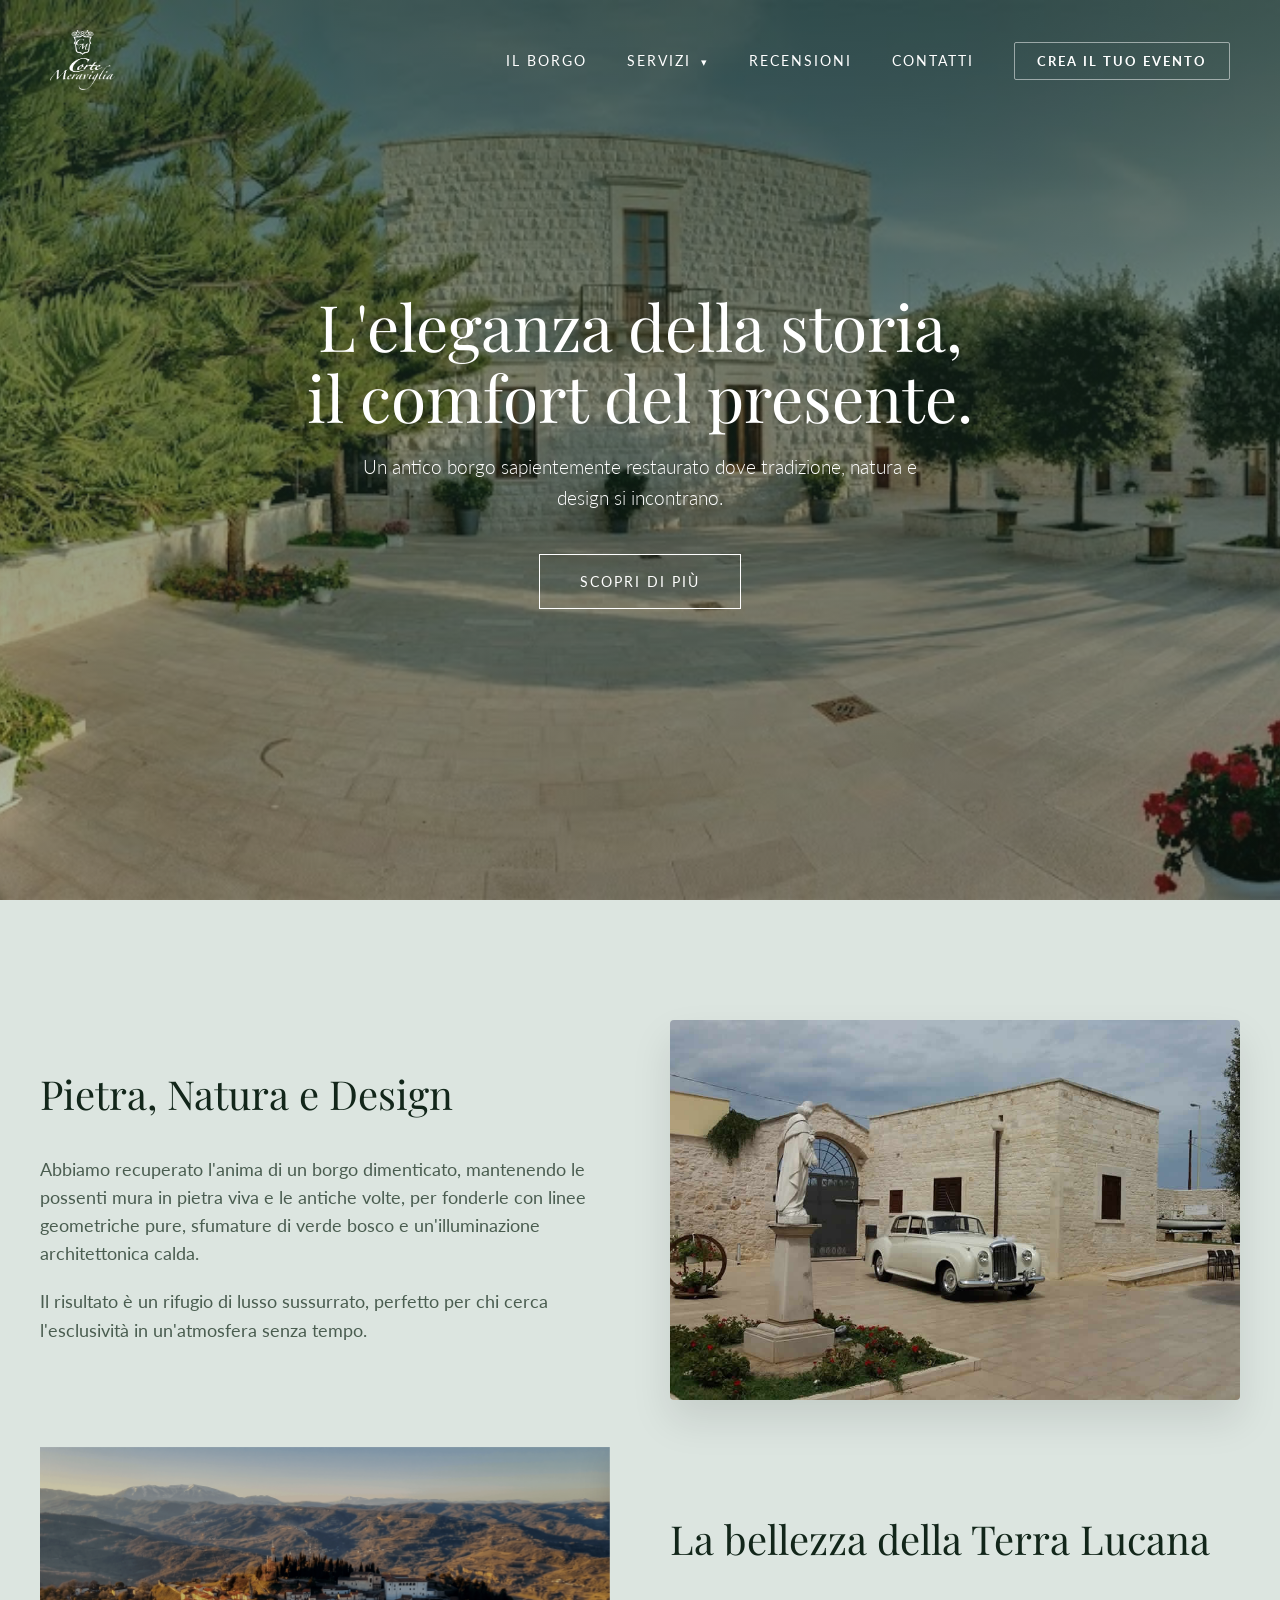
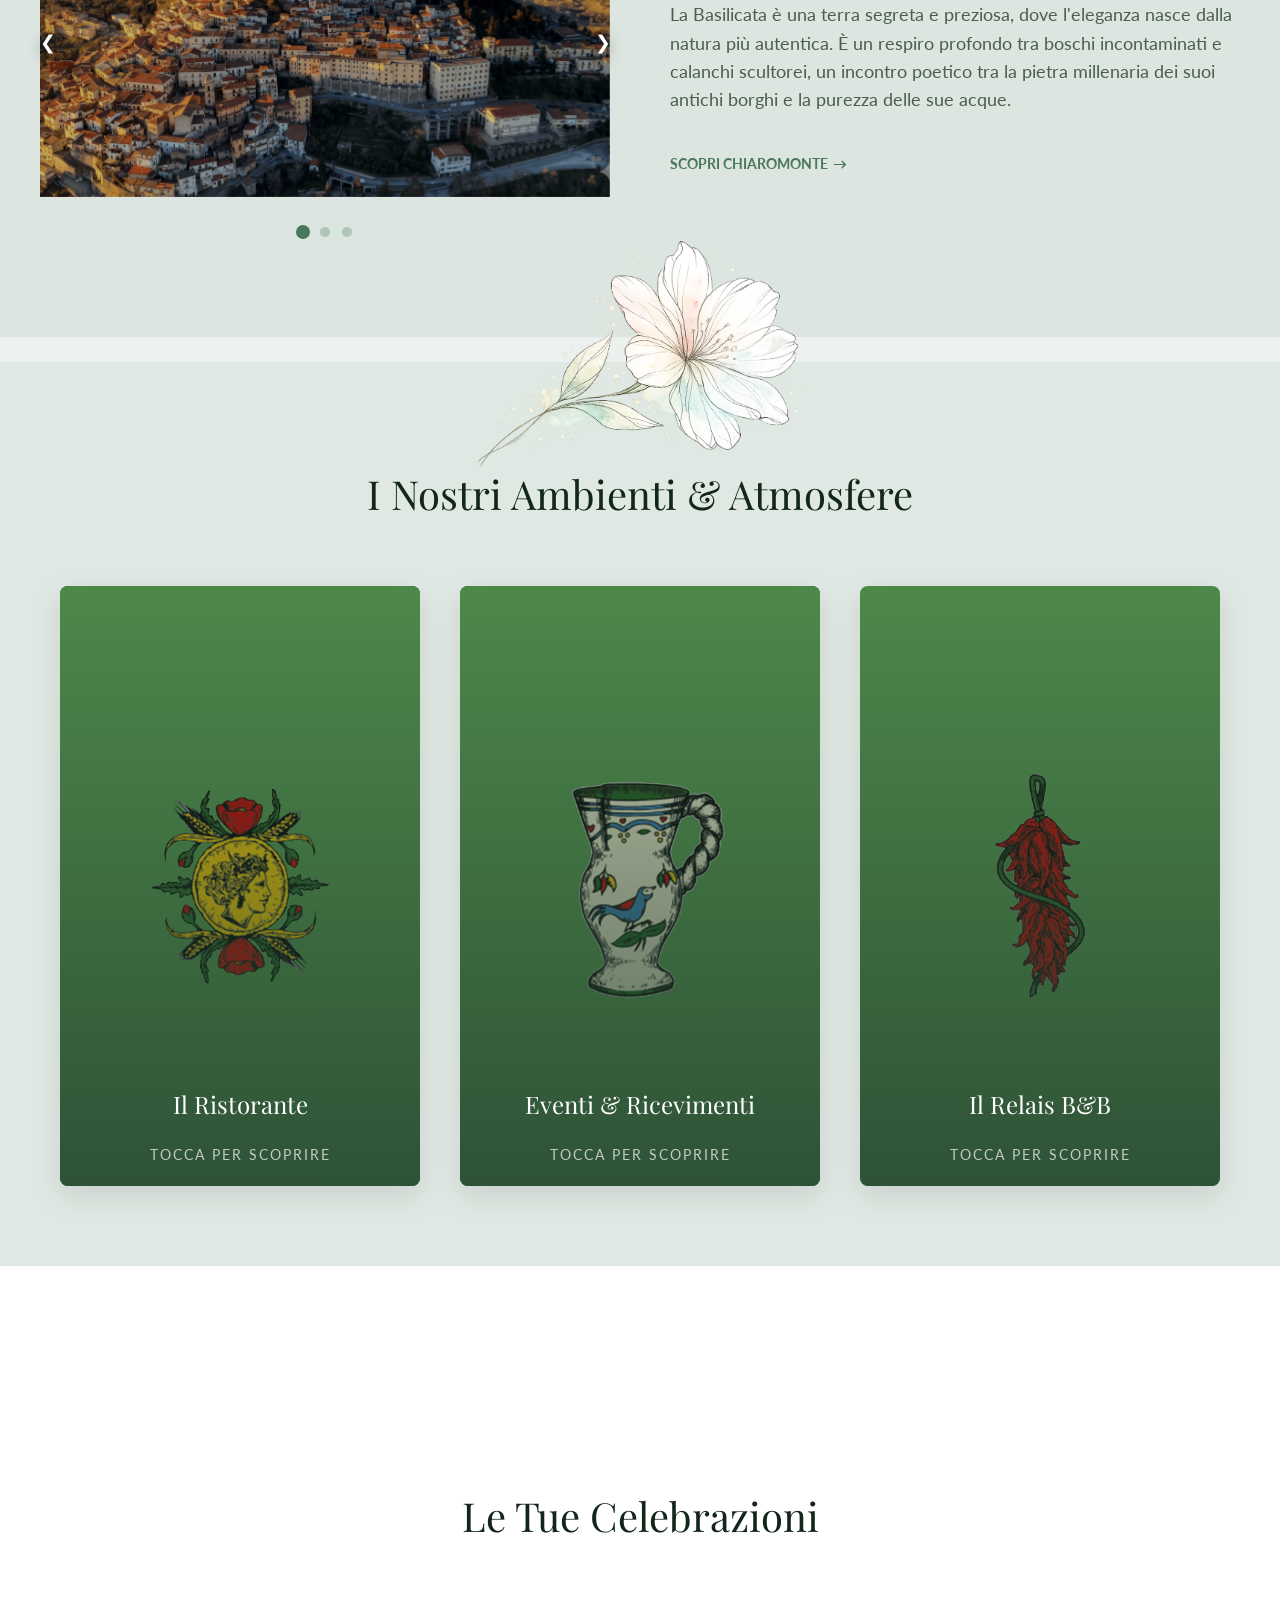
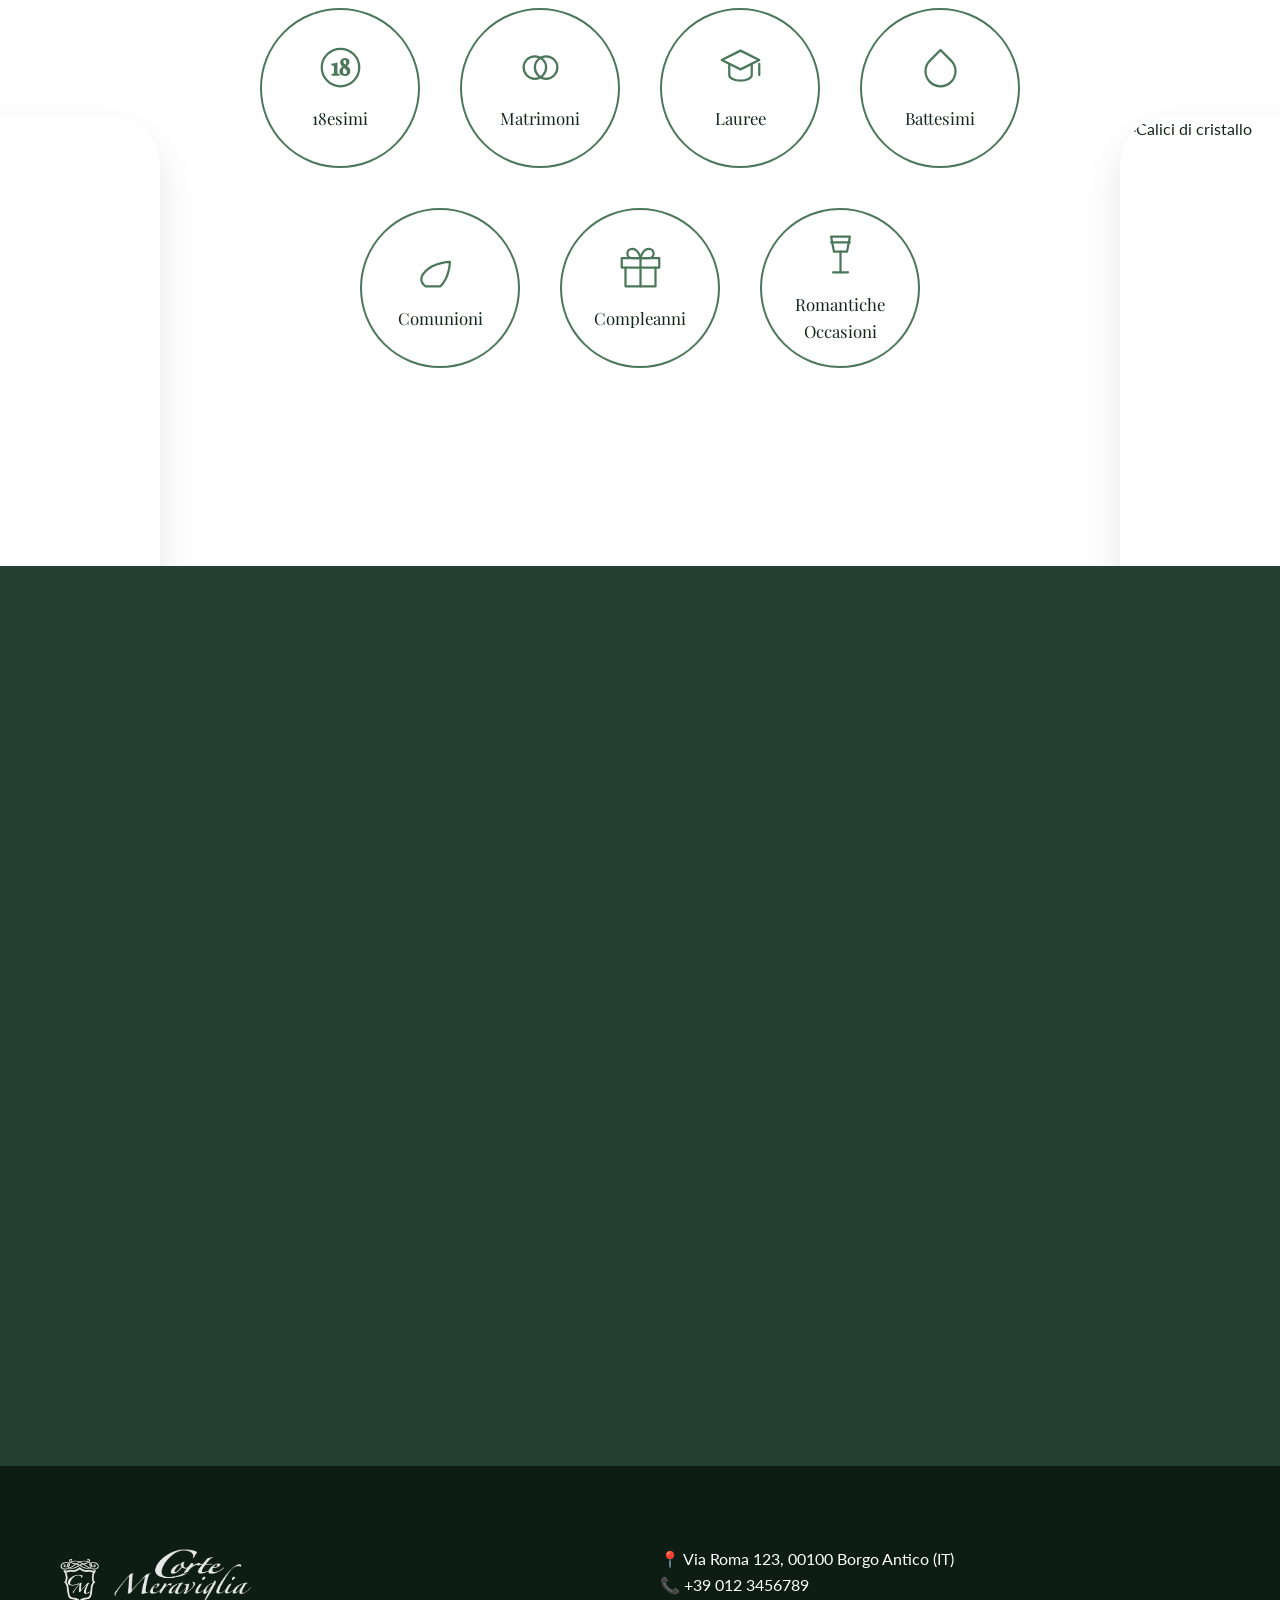
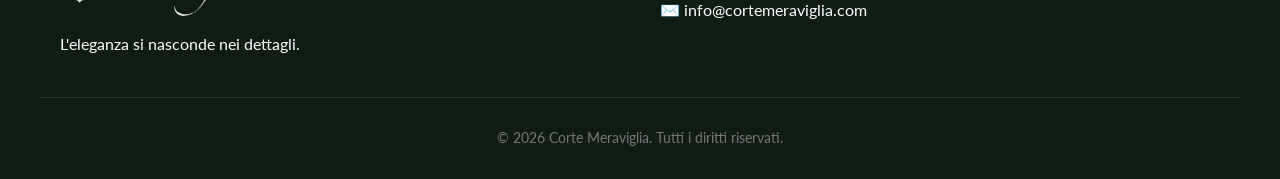
==== index.html @ 845e9ece "aggiornato" ====
<!DOCTYPE html>
<html lang="it">
<head>
    <meta charset="UTF-8">
    <meta name="viewport" content="width=device-width, initial-scale=1.0">
    <title>Corte Meraviglia | Ristorante, Ricevimenti & B&B</title>
    <link href="https://fonts.googleapis.com/css2?family=Lato:wght@300;400;700&family=Playfair+Display:ital,wght@0,400;0,600;1,400&display=swap" rel="stylesheet">
    <link rel="stylesheet" href="style/style.css?v=5.1">
    <link rel="icon" type="image/x-icon" href="assets/favicon.ico">
</head>
<body>

    <!-- =========================================
         SCHERMATA DI CARICAMENTO (Solo prima visita)
         ========================================= -->
    <div id="preloader">
        <div class="loader-content">
            <div class="spinner"></div>
            <p class="headphones-msg">🎧 Per un'esperienza immersiva, si raccomanda l'uso delle cuffie.</p>
        </div>
    </div>

    <header class="navbar fade-in">
        <div class="logo">
            <img src="assets/logo_bianco.png" alt="Corte Meraviglia Logo" class="logo-light">
            <img src="assets/logo_nero.png" alt="Corte Meraviglia Logo" class="logo-dark">
        </div>
        
        <div class="menu-toggle" id="mobile-menu">
            <span class="bar"></span>
            <span class="bar"></span>
            <span class="bar"></span>
        </div>

        <nav id="nav-menu">
            <ul class="nav-links">
                <li><a href="#concept">Il Borgo</a></li>
                <li class="dropdown">
                    <a href="#services" class="dropdown-toggle">Servizi <span class="arrow">▾</span></a>
                    <ul class="submenu">
                        <li><a href="ristorante.html">Il Ristorante</a></li>
                        <li><a href="ricevimenti.html">Ricevimenti</a></li>
                        <li><a href="#link-relais">B&B Relais</a></li>
                    </ul>
                </li>
                <li><a href="#reviews">Recensioni</a></li>
                <li><a href="#contact">Contatti</a></li>
                <li><a href="contatti.html" class="btn-nav">Crea il tuo evento</a></li>
            </ul>
        </nav>
    </header>

    <section class="hero">
        <img src="assets/panoramica-3.jpg" alt="Facciata in pietra dell'Antico Borgo di sera" class="hero-bg-img">
        <div class="hero-overlay"></div>
        <div class="hero-content slide-up">
            <h1>L'eleganza della storia,<br>il comfort del presente.</h1>
            <p>Un antico borgo sapientemente restaurato dove tradizione, natura e design si incontrano.</p>
            <a href="#concept" class="btn">Scopri di più</a>
        </div>
    </section>

    <section id="concept" class="concept-section section-padding">
        
        <!-- PRIMO BLOCCO: Testo e Immagine singola -->
        <div class="container layout-split">
            <div class="text-content reveal">
                <h2>Pietra, Natura e Design</h2>
                <p>Abbiamo recuperato l'anima di un borgo dimenticato, mantenendo le possenti mura in pietra viva e le antiche volte, per fonderle con linee geometriche pure, sfumature di verde bosco e un'illuminazione architettonica calda.</p>
                <p>Il risultato è un rifugio di lusso sussurrato, perfetto per chi cerca l'esclusività in un'atmosfera senza tempo.</p>
            </div>
            <div class="image-content reveal">
                <img src="assets/gal2.jpg" alt="Dettaglio architettonico borgo antico">
            </div>
        </div>
        
        <!-- SECONDO BLOCCO: Carosello e Testo -->
        <div class="container layout-split">
            <div class="carosello-container">
                
                <!-- LE NUOVE FRECCE SQUADRATE -->
                <button class="concept-btn prev-concept">&#10094;</button>
                <button class="concept-btn next-concept">&#10095;</button>
                
                <div class="carosello-scroll" id="concept-carousel">
                    <!-- PRIMA SLIDE -->
                    <div class="image-slide">
                        <img src="assets/chiaromonte/chiaromonte2.png" alt="Musica">
                        
                    </div>

                    <!-- SECONDA SLIDE -->
                    <img src="assets/chiaromonte/chiaromonte1.png" alt="Chef" loading="lazy">
                    
                    <!-- TERZA SLIDE (SPOTIFY) -->
                    <div class="spotify-slide">
                        <img src="assets/chiaromonte/chiaromonte3.jpg" alt="Piatto" loading="lazy">
                        <div class="spotify-overlay"></div>
                        <span class="spotify-caption">Lascia che la bellezza diventi melodia</span>
                        <iframe scrolling="no" src="https://open.spotify.com/embed/track/5puOeyPRpXs6Uy8KCDTmvq?utm_source=generator&theme=0" width="100%" height="80" frameBorder="0" allowfullscreen="" allow="autoplay; clipboard-write; encrypted-media; fullscreen; picture-in-picture" loading="lazy"></iframe>
                    </div>
                </div>
                
                <!-- I PALLINI DI NAVIGAZIONE -->
                <div class="carosello-dots">
                    <span class="dot active" data-index="0"></span>
                    <span class="dot" data-index="1"></span>
                    <span class="dot" data-index="2"></span>
                </div>
                
            </div>
            
            <div class="text-content reveal">
                <h2>La bellezza della Terra Lucana</h2>
                <p>La Basilicata è una terra segreta e preziosa, dove l'eleganza nasce dalla natura più autentica. È un respiro profondo tra boschi incontaminati e calanchi scultorei, un incontro poetico tra la pietra millenaria dei suoi antichi borghi e la purezza delle sue acque.</p>
                <a href="https://www.basilicataturistica.it/territori/chiaromonte/" target="_blank" class="card-link">Scopri Chiaromonte</a>
            </div>
        </div>
        
    </section>

    <!-- DIVISORE PNG -->
    <div class="png-divider" id="div-hero-concept">
        <img src="assets/divisore1.png" alt="Decorazione">
    </div>

    <section id="services" class="services-section section-padding">
        <div class="container">
            <h2 class="section-title reveal">I Nostri Ambienti & Atmosfere</h2>
            <div class="services-grid">
    
    <!-- CARD RISTORANTE (FLIP) -->
    <div class="service-card flip-card reveal">
        <div class="flip-card-inner">
            
            <!-- Fronte della Carta (L'immagine iniziale) -->
            <div class="flip-card-front">
                <!-- Sostituisci con l'immagine di copertina (es. la trama di una foglia o un pattern elegante) -->
                <img src="assets/carte/denari.png" alt="Copertina Ristorante">
                <div class="front-overlay">
                    <h2 style="color: var(--color-primary);">Il Ristorante</h2>
                    <span>Tocca per scoprire</span>
                </div>
            </div>
            
            <!-- Retro della Carta (Contenuto e Carosello) -->
            <div class="flip-card-back">
                <div class="card-image hover-carousel">
                    <img src="assets/sala-della-luce.jpg" alt="Ristorante" class="active">
                    <img src="assets/sera.jpg" alt="Ristorante dettaglio">
                    <img src="assets/mas_2.jpg" alt="Ristorante piatto">
                </div>
                <div class="card-body">
                    <h3>Il Ristorante</h3>
                    <p>Sapori autentici del territorio rielaborati in chiave contemporanea, serviti in un'antica stalla dalle volte a botte.</p>
                    
                    <iframe class="spotify-player" src="https://open.spotify.com/embed/track/5dpZZzyJCuxWbyMiHRv32G?utm_source=generator" width="100%" height="80" frameBorder="0" allowfullscreen="" allow="autoplay; clipboard-write; encrypted-media; fullscreen; picture-in-picture" loading="lazy"></iframe>
                    <a href="ristorante.html" class="card-link">Scopri il menu</a>
                </div>
            </div>
            
        </div>
    </div>

    <!-- CARD RICEVIMENTI (FLIP) -->
    <div class="service-card flip-card reveal" style="transition-delay: 0.1s;">
        <div class="flip-card-inner">
            
            <div class="flip-card-front">
                <!-- Sostituisci con l'immagine di copertina -->
                <img src="assets/carte/coppa.png" alt="Copertina Ricevimenti">
                <div class="front-overlay">
                    <h2 style="color: var(--color-primary);">Eventi & Ricevimenti</h2>
                    <span>Tocca per scoprire</span>
                </div>
            </div>
            
            <div class="flip-card-back">
                <div class="card-image hover-carousel">
                    <img src="assets/grand_pom.jpg" alt="Sala Ricevimenti" class="active">
                    <img src="assets/sala1.jpg" alt="Sala allestita">
                    <img src="assets/sala2.jpg" alt="Dettaglio fiori">
                </div>
                <div class="card-body">
                    <h3>Eventi & Ricevimenti</h3>
                    <p>La corte centrale e la limonaia di vetro offrono una cornice magica per matrimoni e cerimonie esclusive.</p>
                    <iframe class="spotify-player" src="https://open.spotify.com/embed/track/5eHKwCgsc0oJgRe3nOO5lA?utm_source=generator" width="100%" height="80" frameBorder="0" allowfullscreen="" allow="autoplay; clipboard-write; encrypted-media; fullscreen; picture-in-picture" loading="lazy"></iframe>
                    
                    <a href="#link-eventi" class="card-link">Scopri gli spazi</a>
                </div>
            </div>
            
        </div>
    </div>

    <!-- CARD B&B (FLIP) -->
    <div class="service-card flip-card reveal" style="transition-delay: 0.2s;">
        <div class="flip-card-inner">
            
            <div class="flip-card-front">
                <!-- Sostituisci con l'immagine di copertina -->
                <img src="assets/carte/pep.png" alt="Copertina Relais">
                <div class="front-overlay">
                    <h2 style="color: var(--color-primary);">Il Relais B&B</h2>
                    <span>Tocca per scoprire</span>
                </div>
            </div>
            
            <div class="flip-card-back">
                <div class="card-image hover-carousel">
                    <img src="assets/primo-home.jpg" alt="B&B Relais" class="active">
                    <img src="assets/stanza.jpg" alt="Dettaglio letto">
                    <img src="assets/balcone.jpg" alt="Bagno in resina">
                </div>
                <div class="card-body">
                    <h3>Il Relais</h3>
                    <p>Suite ricavate dalle antiche abitazioni. Letti sospesi, vasche in resina e pietra a vista per un riposo rigenerante.</p>
                    
                    <iframe class="spotify-player" src="https://open.spotify.com/embed/track/1usrCGL2J8STwsmm38WHuI?utm_source=generator" width="100%" height="80" frameBorder="0" allowfullscreen="" allow="autoplay; clipboard-write; encrypted-media; fullscreen; picture-in-picture" loading="lazy"></iframe>
                    <a href="#link-relais" class="card-link">Esplora le suite</a>
                </div>
            </div>
            
        </div>
    </div>

</div>
        </div>
    </section>

    <section id="events" class="events-section section-padding">
        <img src="https://images.unsplash.com/photo-1519225421980-715cb0215aed?ixlib=rb-4.0.3&auto=format&fit=crop&w=600&q=80" alt="Decorazione floreale" class="decor-side decor-left reveal">
        <img src="https://images.unsplash.com/photo-1520854221256-17451cc331bf?ixlib=rb-4.0.3&auto=format&fit=crop&w=600&q=80" alt="Calici di cristallo" class="decor-side decor-right reveal">
        
        <div class="container">
            <h2 class="section-title reveal">Le Tue Celebrazioni</h2>
            
            <!-- PULSANTE A SCOMPARSA (Visibile solo su Smartphone) -->
            <button id="mobile-events-toggle" class="btn-events-toggle">
                Scopri tutti gli eventi <span class="arrow">▾</span>
            </button>
            
            <!-- LISTA EVENTI (Senza classe reveal) -->
            <div id="mobile-events-list" class="events-container">
                
                <div class="events-row">
                    <a href="ricevimenti.html" class="event-link">
                        <div class="event-circle">
                            <svg class="event-icon" viewBox="0 0 24 24" fill="none" stroke="currentColor" stroke-width="1.2" stroke-linecap="round" stroke-linejoin="round">
                                <text x="12" y="16" text-anchor="middle" font-size="12" font-family="var(--font-heading)" stroke-width="0.8" fill="currentColor">18</text>
                                <circle cx="12" cy="12" r="10"/>
                            </svg>
                            <h3>18esimi</h3>
                        </div>
                    </a>

                    <a href="ricevimenti.html#matrimoni" class="event-link">
                        <div class="event-circle">
                            <svg class="event-icon" viewBox="0 0 24 24" fill="none" stroke="currentColor" stroke-width="1.2" stroke-linecap="round" stroke-linejoin="round">
                                <circle cx="9" cy="12" r="6"/>
                                <circle cx="15" cy="12" r="6"/>
                            </svg>
                            <h3>Matrimoni</h3>
                        </div>
                    </a>

                    <a href="#lauree" class="event-link">
                        <div class="event-circle">
                            <svg class="event-icon" viewBox="0 0 24 24" fill="none" stroke="currentColor" stroke-width="1.2" stroke-linecap="round" stroke-linejoin="round">
                                <path d="M22 10v6M2 8l10-5 10 5-10 5z"/>
                                <path d="M6 10v6c0 1.66 2.69 3 6 3s6-1.34 6-3v-6"/>
                            </svg>
                            <h3>Lauree</h3>
                        </div>
                    </a>

                    <a href="#battesimi" class="event-link">
                        <div class="event-circle">
                            <svg class="event-icon" viewBox="0 0 24 24" fill="none" stroke="currentColor" stroke-width="1.2" stroke-linecap="round" stroke-linejoin="round">
                                <path d="M12 2.69l5.66 5.66a8 8 0 1 1-11.31 0z"/>
                            </svg>
                            <h3>Battesimi</h3>
                        </div>
                    </a>
                </div>

                <div class="events-row">
                    <a href="#comunioni" class="event-link">
                        <div class="event-circle">
                            <svg class="event-icon" viewBox="0 0 24 24" fill="none" stroke="currentColor" stroke-width="1.2" stroke-linecap="round" stroke-linejoin="round">
                                <path d="M12 22c5-5 5-13 5-13s-8 0-13 5 0 8 0 8 8 0 8 0z"/>
                            </svg>
                            <h3>Comunioni</h3>
                        </div>
                    </a>

                    <a href="#compleanni" class="event-link">
                        <div class="event-circle">
                            <svg class="event-icon" viewBox="0 0 24 24" fill="none" stroke="currentColor" stroke-width="1.2" stroke-linecap="round" stroke-linejoin="round">
                                <polyline points="20 12 20 22 4 22 4 12"/>
                                <rect x="2" y="7" width="20" height="5"/>
                                <line x1="12" y1="22" x2="12" y2="7"/>
                                <path d="M12 7H7.5a2.5 2.5 0 0 1 0-5C11 2 12 7 12 7z"/>
                                <path d="M12 7h4.5a2.5 2.5 0 0 0 0-5C13 2 12 7 12 7z"/>
                            </svg>
                            <h3>Compleanni</h3>
                        </div>
                    </a>

                    <a href="#romantiche" class="event-link">
                        <div class="event-circle">
                            <svg class="event-icon" viewBox="0 0 24 24" fill="none" stroke="currentColor" stroke-width="1.2" stroke-linecap="round" stroke-linejoin="round">
                                <path d="M8 22h8"/>
                                <path d="M12 11v11"/>
                                <path d="M7 3h10l-1.5 8H8.5L7 3z"/>
                                <path d="M7 6h10"/>
                            </svg>
                            <h3>Romantiche Occasioni</h3>
                        </div>
                    </a>
                </div>

            </div>
        </div>
    </section>


    <section id="reviews" class="reviews-section section-padding">
        <div class="container">
            <h2 class="section-title reveal">Dicono di Noi</h2>
            
            <div class="carousel-container reveal">
                <button class="carousel-btn prev-btn" aria-label="Recensione precedente">←</button>

                <div class="carousel-track-wrapper">
                    <div class="carousel-track">
                        
                        <div class="carousel-slide">
                            <div class="review-content">
                                <div class="stars">★★★★★</div>
                                <p class="review-text">"Un'esperienza indimenticabile. L'atmosfera del borgo ti riporta indietro nel tempo, ma con tutti i comfort moderni. Il ristorante è pura poesia."</p>
                                <p class="review-author">— Marco & Giulia</p>
                            </div>
                        </div>

                        <div class="carousel-slide">
                            <div class="review-content">
                                <div class="stars">★★★★★</div>
                                <p class="review-text">"Abbiamo celebrato qui il nostro matrimonio. La sala ricevimenti e la corte esterna hanno lasciato tutti gli ospiti senza fiato. Servizio impeccabile."</p>
                                <p class="review-author">— Elena Rossi</p>
                            </div>
                        </div>

                        <div class="carousel-slide">
                            <div class="review-content">
                                <div class="stars">★★★★★</div>
                                <p class="review-text">"Il silenzio del Relais è rigenerante. La suite con la vasca in resina e il letto sospeso è un vero capolavoro di architettura e design."</p>
                                <p class="review-author">— Alessandro B.</p>
                            </div>
                        </div>

                        <div class="carousel-slide cta-slide">
                            <div class="review-content">
                                <h3 style="font-family: var(--font-heading); font-size: 2rem; margin-bottom: 20px; color: var(--color-primary);">Curioso di leggerne altre?</h3>
                                <p style="margin-bottom: 30px;">Scopri tutte le esperienze dei nostri ospiti sulle piattaforme dedicate.</p>
                                <a href="#" target="_blank" class="btn btn-dark">Scopri su TripAdvisor</a>
                            </div>
                        </div>

                    </div>
                </div>

                <button class="carousel-btn next-btn" aria-label="Prossima recensione">→</button>
            </div>
        </div>
    </section>

    <footer id="contact" class="footer">
        <div class="container footer-content">
            <div class="footer-brand">
                <div class="footer-logo-container">
                    <img src="assets/logo_bianco_piccolo.png" alt="Corte Meraviglia Logo" class="footer-logo">
                    <img src="assets/logo_bianco_scritta.png" alt="Corte Meraviglia Logo testuale" class="footer-logo2">
                </div>
                <p>L'eleganza si nasconde nei dettagli.</p>
            </div>
            <div class="footer-info">
                <p>📍 Via Roma 123, 00100 Borgo Antico (IT)</p>
                <p>📞 +39 012 3456789</p>
                <p>✉️ info@cortemeraviglia.com</p>
            </div>
        </div>
        <div class="footer-bottom">
            <p>&copy; 2026 Corte Meraviglia. Tutti i diritti riservati.</p>
        </div>
    </footer>
    
    <script src="script.js?ver=2.5" defer></script>
</body>
</html>
---- style/style.css ----
/* =========================================
   1. VARIABILI & RESET (Palette Full Green Elegante)
   ========================================= */
:root {
    --color-bg: #EDF1EE; 
    --color-bg-green: #244030; 
    --color-text-dark: #12261A; 
    --color-text-light: #4A5D50; 
    --color-accent: #4B785A; 
    --color-white: #FFFFFF;
    --font-heading: 'Playfair Display', serif;
    --font-body: 'Lato', sans-serif;
}

* { margin: 0; padding: 0; box-sizing: border-box; overflow-wrap: break-word; }
html { scroll-behavior: smooth; }
body {
    font-family: var(--font-body);
    background-color: var(--color-bg);
    color: var(--color-text-dark);
    line-height: 1.6;
    overflow-x: hidden; 
}
html, body { overflow-x: hidden !important; width: 100%; max-width: 100vw; position: relative; }

/* =========================================
   2. TIPOGRAFIA & UTILITIES
   ========================================= */
h1, h2, h3 { font-family: var(--font-heading); font-weight: 400; color: var(--color-text-dark); }
.container { width: 100%; max-width: 1200px; margin: 0 auto; padding: 0 20px; }
.section-padding { padding: 100px 0; }
.section-title { text-align: center; font-size: 2.5rem; margin-bottom: 60px; }

/* SEZIONI A SCHERMO INTERO (SICURE) */
.concept-section, 
.services-section, 
.events-section, 
.reviews-section {
    min-height: 100vh;
    display: flex;
    flex-direction: column;
    justify-content: center;
    padding-top: 100px;
    padding-bottom: 80px;
    width: 100%;
}

/* =========================================
   PRELOADER (Schermata di Caricamento)
   ========================================= */
#preloader {
    position: fixed;
    top: 0;
    left: 0;
    width: 100vw;
    height: 100vh;
    background-color: var(--color-bg-green); /* Usa il tuo verde scuro elegante */
    z-index: 9999; /* Rimane sopra a QUALSIASI cosa */
    display: flex;
    justify-content: center;
    align-items: center;
    transition: opacity 0.8s ease, visibility 0.8s ease; /* Transizione morbida per sparire */
}

.loader-content {
    text-align: center;
    color: var(--color-white);
    padding: 20px;
}

/* Cerchio che gira minimalista */
.spinner {
    width: 45px;
    height: 45px;
    border: 2px solid rgba(255, 255, 255, 0.1);
    border-top: 2px solid var(--color-accent); /* Il verde chiaro che gira */
    border-radius: 50%;
    margin: 0 auto 30px auto;
    animation: spin 1s linear infinite;
}

@keyframes spin {
    0% { transform: rotate(0deg); }
    100% { transform: rotate(360deg); }
}

/* Testo che appare dolcemente */
.headphones-msg {
    font-family: var(--font-body);
    font-size: 1rem;
    text-transform: uppercase;
    letter-spacing: 2px;
    opacity: 0;
    animation: fadeInMsg 1.5s ease 0.5s forwards; 
}

@keyframes fadeInMsg {
    to { opacity: 0.8; }
}

/* Classi che aggiungerà Javascript per far sparire tutto */
.preloader-hidden {
    opacity: 0 !important;
    visibility: hidden !important;
}

/* Blocca lo scorrimento del sito finché sta caricando */
body.no-scroll {
    overflow: hidden !important;
}

/* =========================================
   3. HEADER & NAVIGAZIONE
   ========================================= */
.navbar { position: fixed; top: 0; left: 0; width: 100%; padding: 30px 50px; display: flex; justify-content: space-between; align-items: center; z-index: 1000; background-color: transparent; transition: all 0.4s ease-in-out; }
.navbar.scrolled { padding: 15px 50px; background-color: rgba(237, 241, 238, 0.98); box-shadow: 0 4px 20px rgba(0,0,0,0.08); }
.logo { position: relative; height: 60px; z-index: 1002; }
.logo img { height: 100%; width: auto; transition: opacity 0.4s ease; }
.logo-dark { position: absolute; top: 0; left: 0; opacity: 0; }
.navbar.scrolled .logo-light { opacity: 0; }
.navbar.scrolled .logo-dark { opacity: 1; }

.nav-links { list-style: none; display: flex; gap: 40px; }
.nav-links a { text-decoration: none; font-size: 0.9rem; text-transform: uppercase; letter-spacing: 2px; position: relative; color: var(--color-white); transition: color 0.4s ease; }
.navbar.scrolled .nav-links a { color: var(--color-text-dark); }
.nav-links a::after { content: ''; position: absolute; width: 0; height: 1px; bottom: -5px; left: 0; background-color: currentColor; transition: width 0.3s ease; }
.nav-links a:hover::after { width: 100%; }

.dropdown { position: relative; }
.dropdown-toggle .arrow { font-size: 0.7rem; margin-left: 4px; display: inline-block; transition: transform 0.3s ease; }
.dropdown:hover .dropdown-toggle .arrow { transform: rotate(180deg); }
.submenu { position: absolute; top: 150%; left: 50%; transform: translateX(-50%) translateY(15px); background-color: var(--color-bg); min-width: 220px; list-style: none; padding: 15px 0; box-shadow: 0 15px 35px rgba(0,0,0,0.1); border-radius: 4px; opacity: 0; visibility: hidden; transition: all 0.4s ease; z-index: 1000; }
.dropdown:hover .submenu { opacity: 1; visibility: visible; transform: translateX(-50%) translateY(0); top: 100%; }
.submenu a { display: block; padding: 12px 25px; color: var(--color-text-dark) !important; font-size: 0.75rem; text-transform: uppercase; letter-spacing: 1.5px; transition: background-color 0.3s ease, padding-left 0.3s ease; text-decoration: none;}
.submenu a:hover { background-color: rgba(75, 120, 90, 0.1); padding-left: 30px; }

.btn-nav { padding: 10px 22px; border: 1px solid; border-radius: 2px; text-transform: uppercase; font-size: 0.8rem !important; letter-spacing: 2px; font-weight: 700; transition: all 0.4s ease-in-out; text-decoration: none; }
.navbar .btn-nav { color: var(--color-white) !important; border-color: rgba(255, 255, 255, 0.5); }
.navbar.scrolled .btn-nav { color: var(--color-text-dark) !important; border-color: var(--color-accent); }
.navbar .btn-nav:hover { background-color: var(--color-white); color: var(--color-text-dark) !important; }
.navbar.scrolled .btn-nav:hover { background-color: var(--color-accent); color: var(--color-white) !important; }

.menu-toggle { display: none; cursor: pointer; z-index: 1002; }
.menu-toggle .bar { display: block; width: 25px; height: 2px; margin: 5px auto; background-color: var(--color-white); transition: all 0.3s ease-in-out; }
.navbar.scrolled .menu-toggle .bar { background-color: var(--color-text-dark); }

/* =========================================
   4. HERO SECTION
   ========================================= */
.hero { position: relative; height: 100vh; display: flex; align-items: center; justify-content: center; text-align: center; color: var(--color-white); padding: 0 20px; overflow: hidden; }
.hero-bg-img { position: absolute; top: 0; left: 0; width: 100%; height: 100%; object-fit: cover; z-index: 0; }
.hero-overlay { position: absolute; top: 0; left: 0; width: 100%; height: 100%; background: linear-gradient(rgba(26, 51, 36, 0.65), rgba(26, 51, 36, 0.3)); z-index: 1; }
.hero-content { position: relative; z-index: 2; }
.hero h1 { color: var(--color-white); font-size: 4rem; line-height: 1.1; margin-bottom: 20px; }
.hero p { font-size: 1.2rem; font-weight: 300; max-width: 600px; margin: 0 auto 40px auto; }
.btn { display: inline-block; padding: 15px 40px; border: 1px solid var(--color-white); color: var(--color-white); text-decoration: none; text-transform: uppercase; letter-spacing: 2px; font-size: 0.9rem; transition: all 0.4s ease; background: transparent; }
.btn:hover { background: var(--color-white); color: var(--color-text-dark); }

/* =========================================
   5. CONCEPT SECTION (Il Borgo) - DESIGN LUXURY
   ========================================= */
#concept { background-color: #DCE5E0; }
.layout-split { display: grid; grid-template-columns: 1fr 1fr; gap: 60px; align-items: center; padding: 20px 0; }
.text-content h2 { font-size: 2.5rem; margin-bottom: 30px; }
.text-content p { color: var(--color-text-light); margin-bottom: 20px; font-size: 1.1rem; }
.image-content img { width: 100%; height: auto; border-radius: 4px; box-shadow: 0 20px 40px rgba(0,0,0,0.1); }

/* 1. CONTENITORE E SCROLL */
.carosello-container { flex: 1; width: 100%; min-width: 0; position: relative; }
.carosello-scroll { 
    display: flex; gap: 0; overflow-x: auto; scroll-snap-type: x mandatory; 
    scrollbar-width: none !important; -ms-overflow-style: none !important; padding: 0 !important; 
}
.carosello-scroll::-webkit-scrollbar { display: none !important; }

/* 2. FORMA DELLA SLIDE (100% larghezza, orizzontale) */
.carosello-scroll > img,
.carosello-scroll .image-slide,
.carosello-scroll .spotify-slide {
    flex: 0 0 100% !important; max-width: 100% !important; height: 350px; 
    position: relative; border-radius: 0 !important; scroll-snap-align: center; 
    box-shadow: 0 10px 30px rgba(0,0,0,0.15); overflow: hidden; border: none; object-fit: cover;
}

/* 3. CONTENUTI INTERNI (Testi e Player centrati) */
.carosello-scroll .image-slide,
.carosello-scroll .spotify-slide { 
    display: flex; flex-direction: column; justify-content: center; align-items: center; 
    padding: 40px; text-align: center;
}

.carosello-scroll .slide-title { 
    position: relative; z-index: 5; color: var(--color-white); 
    font-family: var(--font-heading); font-size: 2.2rem; margin: 0; pointer-events: none;
}

.carosello-scroll .spotify-caption { 
    position: relative; z-index: 5; color: var(--color-white); 
    font-family: var(--font-body); font-size: 0.85rem; text-transform: uppercase; 
    letter-spacing: 3px; margin-bottom: 20px; pointer-events: none; max-width: 80%; 
}

.carosello-scroll .spotify-slide iframe { 
    position: relative; z-index: 5; width: 100%; 
    max-width: 320px !important; /* L'important previene i conflitti con le regole globali */
    margin: 0 auto;
}

/* 4. IMMAGINI SFONDO E PATINA (IL FIX FATALE) */
/* A) Obbliga le foto delle slide 1 e 3 a stare dritte sullo sfondo */
.carosello-scroll .image-slide img,
.carosello-scroll .spotify-slide img { 
    position: absolute; top: 0; left: 0; width: 100%; height: 100%; z-index: 0; object-fit: cover;
}

/* B) Patina Anti-Sfocatura */
.carosello-scroll .image-slide img,
.carosello-scroll .spotify-slide img,
.carosello-scroll > img { 
    transition: transform 0.8s ease, filter 0.8s ease; 
    filter: brightness(0.75) contrast(1.15) saturate(0.85);
    -webkit-backface-visibility: hidden; backface-visibility: hidden; transform: translateZ(0); 
}

/* C) Animazione Hover */
.carosello-scroll .image-slide:hover img, 
.carosello-scroll .spotify-slide:hover img,
.carosello-scroll > img:hover { 
    transform: scale(1.03) translateZ(0); filter: brightness(1) contrast(1.1) saturate(1.1); 
}

/* 5. OVERLAY (Gradiente di lettura) */
.carosello-scroll .slide-overlay, 
.carosello-scroll .spotify-overlay { 
    position: absolute; top: 0; left: 0; width: 100%; height: 100%; z-index: 1; 
    background: linear-gradient(to bottom, rgba(0,0,0,0.1) 0%, rgba(0,0,0,0.4) 50%, rgba(0,0,0,0.8) 100%); 
    pointer-events: none; 
}

/* 6. FRECCE SQUADRATE E PALLINI */
.concept-btn {
    position: absolute; 
    top: 50%; 
    transform: translateY(-50%);
    background: transparent !important; /* Rimuove il quadrato verde */
    color: var(--color-white);          /* Colore della freccia */
    border: none; 
    width: 45px; 
    height: 45px; 
    font-size: 2.2rem;                  /* Freccia più grande ed elegante */
    cursor: pointer; 
    z-index: 10;
    transition: all 0.3s ease; 
    display: flex; 
    align-items: center; 
    justify-content: center;
    text-shadow: 0 4px 15px rgba(0,0,0,0.6); /* Ombra per farla risaltare su foto chiare */
}
.concept-btn:hover { 
    background: transparent !important; 
    color: var(--color-accent); 
    transform: translateY(-50%) scale(1.1);
}

.prev-concept { left: -15px; }
.next-concept { right: -15px; }

.carosello-dots { display: flex; justify-content: center; align-items: center; gap: 12px; margin-top: 30px; }
.carosello-dots .dot { width: 10px; height: 10px; background-color: rgba(75, 120, 90, 0.3); border-radius: 50%; cursor: pointer; transition: all 0.4s ease; }
.carosello-dots .dot.active { background-color: var(--color-accent); transform: scale(1.4); }

/* =========================================
   1. CAROSELLO CONCEPT: CONTENITORE (Stile Singola Slide)
   ========================================= */
.carosello-container { flex: 1; width: 100%; min-width: 0; position: relative; }

.carosello-scroll { 
    display: flex; 
    gap: 0; /* Azzeriamo lo spazio tra una foto e l'altra */
    overflow-x: auto; 
    scroll-snap-type: x mandatory; 
    scrollbar-width: none !important; 
    -ms-overflow-style: none !important; 
    padding: 0 !important; /* Rimuoviamo ogni margine interno */
}
.carosello-scroll::-webkit-scrollbar { display: none !important; }

/* =========================================
   2. DESIGN FOTO (Orizzontale, 1 sola foto per volta)
   ========================================= */
.carosello-scroll > img,
.carosello-scroll .image-slide,
.carosello-scroll .spotify-slide {
    flex: 0 0 100% !important; /* La magia: prende il 100% dello spazio nascondendo le altre */
    max-width: 100% !important; 
    height: 350px; /* Mantiene un'altezza fissa creando un formato panoramico orizzontale */
    position: relative; 
    border-radius: 0 !important; 
    scroll-snap-align: center; 
    box-shadow: 0 10px 30px rgba(0,0,0,0.15); 
    overflow: hidden; 
    border: none;
    object-fit: cover;
}

/* =========================================
   3. IMMAGINI: POSIZIONAMENTO E PATINA NITIDA
   ========================================= */
/* Allineamento per Slide con Titolo (Slide 1) e Slide con Spotify (Slide 3) */
.carosello-scroll .image-slide,
.carosello-scroll .spotify-slide { 
    display: flex; 
    flex-direction: column; /* Impila gli elementi verticalmente */
    justify-content: center; /* Centra perfettamente in verticale */
    align-items: center;     /* Centra perfettamente in orizzontale */
    padding: 40px;           /* Più respiro ora che la slide è larga */
    text-align: center;
}

/* Titolo slide 1: centratura assoluta */
.carosello-scroll .slide-title { 
    position: relative; 
    z-index: 5; 
    color: var(--color-white); 
    font-family: var(--font-heading); 
    font-size: 2.2rem; 
    margin: 0; 
    pointer-events: none;
}

/* Caption Spotify slide 3: centratura e spazio */
.carosello-scroll .spotify-caption { 
    position: relative; 
    z-index: 5; 
    color: var(--color-white); 
    font-family: var(--font-body); 
    font-size: 0.8rem; 
    text-transform: uppercase; 
    letter-spacing: 3px; 
    margin-bottom: 20px; /* Distanza dal player */
    pointer-events: none;
    max-width: 80%; /* Evita che il testo tocchi i bordi */
}

/* Player Spotify: centrato e con larghezza controllata */
.carosello-scroll .spotify-slide iframe { 
    position: relative; 
    z-index: 5; 
    width: 100%; 
    max-width: 320px; /* Impedisce al player di allungarsi troppo nel nuovo spazio largo */
    margin: 0 auto;
}

/* B) Applichiamo la Patina nitida e i trucchi Anti-Sfocatura a TUTTE le foto */
.carosello-scroll .image-slide img,
.carosello-scroll .spotify-slide img,
.carosello-scroll > img { 
    transition: transform 0.8s ease, filter 0.8s ease; 
    
    /* PATINA PURA: Abbassa un po' la luce e il colore, ma alza il contrasto per non perdere dettagli */
    filter: brightness(0.75) contrast(1.15) saturate(0.85);
    
    /* TRUCCHI HARDWARE: Impediscono al browser di sgranare l'immagine durante lo zoom */
    -webkit-backface-visibility: hidden;
    backface-visibility: hidden;
    transform: translateZ(0); 
}

/* C) Hover: l'immagine si ingrandisce e torna ai colori originali brillanti */
.carosello-scroll .image-slide:hover img, 
.carosello-scroll .spotify-slide:hover img,
.carosello-scroll > img:hover { 
    transform: scale(1.03) translateZ(0); 
    filter: brightness(1) contrast(1.1) saturate(1.1); 
}

/* =========================================
   4. GRADIENTE E TESTI INTERNI
   ========================================= */
.carosello-scroll .slide-overlay, 
.carosello-scroll .spotify-overlay { 
    position: absolute; top: 0; left: 0; width: 100%; height: 100%; z-index: 1; 
    background: linear-gradient(to bottom, rgba(0,0,0,0) 0%, rgba(0,0,0,0.2) 50%, rgba(0,0,0,0.7) 100%); 
    pointer-events: none; 
}

.carosello-scroll .slide-title { 
    position: relative; z-index: 2; color: var(--color-white); 
    font-family: var(--font-heading); font-size: 2rem; text-align: center; margin: 0; 
    pointer-events: none;
}

.carosello-scroll .spotify-caption { 
    position: relative; z-index: 2; color: var(--color-white); 
    font-family: var(--font-body); font-size: 0.75rem; text-transform: uppercase; 
    letter-spacing: 2px; margin-bottom: 20px; text-align: center; 
    pointer-events: none;
}

.carosello-scroll .spotify-slide iframe { position: relative; z-index: 2; width: 100%; max-width: 300px; }

/* =========================================
   5. FRECCE SQUADRATE E PALLINI
   ========================================= */
.concept-btn {
    position: absolute;
    top: 50%;
    transform: translateY(-50%);
    background-color: var(--color-bg-green);
    color: var(--color-white);
    border: none;
    width: 45px;
    height: 45px;
    font-size: 1.2rem;
    cursor: pointer;
    z-index: 10;
    transition: all 0.3s ease;
    border-radius: 0; 
}
.concept-btn:hover { background-color: var(--color-accent); }
.prev-concept { left: -15px; }
.next-concept { right: -15px; }

.carosello-dots { display: flex; justify-content: center; align-items: center; gap: 12px; margin-top: 30px; }
.carosello-dots .dot { width: 10px; height: 10px; background-color: rgba(75, 120, 90, 0.3); border-radius: 50%; cursor: pointer; transition: all 0.4s ease; }
.carosello-dots .dot.active { background-color: var(--color-accent); transform: scale(1.4); }
/* =========================================
   6. SERVICES GRID & FLIP CARDS
   ========================================= */
.services-section { background-color: #DFE8E2; }
.services-grid { display: grid; grid-template-columns: repeat(auto-fit, minmax(300px, 1fr)); gap: 40px; width: 100%; }

.flip-card { background-color: transparent; border: none; perspective: 1000px; height: 600px; width: 100%; }
.flip-card-inner { position: relative; width: 100%; height: 100%; text-align: center; transition: transform 0.8s cubic-bezier(0.175, 0.885, 0.32, 1.275); transform-style: preserve-3d; box-shadow: 0 10px 30px rgba(0,0,0,0.1); border-radius: 8px; }
@media (hover: hover) { .flip-card:hover .flip-card-inner { transform: rotateY(180deg); } }
.flip-card.is-flipped .flip-card-inner { transform: rotateY(180deg); }

.flip-card-front, .flip-card-back { position: absolute; width: 100%; height: 100%; -webkit-backface-visibility: hidden; backface-visibility: hidden; border-radius: 8px; overflow: hidden; }
.flip-card-front { background-color: var(--color-bg-green); }
.flip-card-front img { width: 100%; height: 100%; object-fit: cover; }

.front-overlay { position: absolute; top: 0; left: 0; width: 100%; height: 100%; background: linear-gradient(to bottom, rgba(36, 64, 48, 0.2), rgba(36, 64, 48, 0.8)); display: flex; flex-direction: column; justify-content: flex-end; align-items: center; padding: 40px 20px; color: var(--color-white); }
.front-overlay h3 { font-size: 2.2rem; margin-bottom: 10px; transform: translateY(20px); transition: transform 0.4s ease; color: var(--color-white); }
.front-overlay span { font-family: var(--font-body); font-size: 0.9rem; text-transform: uppercase; letter-spacing: 2px; opacity: 0.7; transform: translateY(20px); transition: transform 0.4s ease 0.1s; }
.flip-card:hover .front-overlay h3, .flip-card:hover .front-overlay span { transform: translateY(0); }

.flip-card-back { background-color: var(--color-white); color: var(--color-text-dark); transform: rotateY(180deg); display: flex; flex-direction: column; }
.card-image { position: relative; width: 100%; height: 250px; overflow: hidden; }
.card-image img { position: absolute; top: 0; left: 0; width: 100%; height: 100%; object-fit: cover; opacity: 0; transition: opacity 0.6s ease; }
.card-image img.active { opacity: 1; }
.flip-card:hover .card-image img.active { transform: scale(1.05); }

.card-body { padding: 20px; }
.card-link { display: inline-block; margin-top: 20px; color: var(--color-accent); text-decoration: none; text-transform: uppercase; font-size: 0.85rem; font-weight: 700; transition: all 0.3s ease; }
.card-link::after { content: '→'; margin-left: 5px; transition: margin-left 0.3s ease; }
.card-link:hover { color: var(--color-text-dark); }
.card-link:hover::after { margin-left: 10px; }

/* =========================================
   7. EVENTI
   ========================================= */
.events-section { background-color: var(--color-white); position: relative; overflow: hidden; }
.events-container { display: flex; flex-direction: column; align-items: center; gap: 40px; position: relative; z-index: 2; width: 100%; }
.btn-events-toggle { display: none; }

.decor-side { position: absolute; top: 50%; transform: translateY(-50%); width: 320px; height: 500px; object-fit: cover; border-radius: 50px; z-index: 0; opacity: 0.8; box-shadow: 0 20px 40px rgba(0,0,0,0.1); }
.decor-left { left: -160px; }
.decor-right { right: -160px; }

.events-row { display: flex; justify-content: center; flex-wrap: wrap; gap: 40px; width: 100%; }
.event-link { text-decoration: none; display: block; }
.event-circle { width: 160px; height: 160px; border-radius: 50%; border: 2px solid var(--color-accent); display: flex; flex-direction: column; align-items: center; justify-content: center; background-color: var(--color-white); transition: all 0.4s ease; text-align: center; }
.event-icon { width: 45px; height: 45px; margin-bottom: 15px; color: var(--color-accent); transition: color 0.4s ease; }
.event-circle h3 { font-size: 1.05rem; font-family: var(--font-heading); color: var(--color-text-dark); margin: 0; transition: color 0.4s ease; }

.event-link:hover .event-circle { background-color: var(--color-bg-green); border-color: var(--color-bg-green); transform: translateY(-10px); box-shadow: 0 15px 30px rgba(36, 64, 48, 0.3); }
.event-link:hover .event-icon, .event-link:hover .event-circle h3 { color: var(--color-white); }

/* =========================================
   8. RECENSIONI & FOOTER
   ========================================= */
.reviews-section { background-color: var(--color-bg-green); color: var(--color-white); }
.reviews-section .section-title { color: var(--color-white); }
.carousel-container { position: relative; max-width: 900px; margin: 0 auto; display: flex; align-items: center; }
.carousel-track-wrapper { overflow: hidden; width: 100%; padding: 20px 0; }
.carousel-track { display: flex; transition: transform 0.6s cubic-bezier(0.25, 1, 0.5, 1); }
.carousel-slide { min-width: 100%; padding: 0 50px; text-align: center; box-sizing: border-box; }
.review-content { max-width: 700px; margin: 0 auto; }
.stars { color: #A3C2A3; font-size: 1.2rem; letter-spacing: 2px; margin-bottom: 20px; }
.review-text { font-family: var(--font-heading); font-size: 1.8rem; font-style: italic; line-height: 1.5; margin-bottom: 30px; color: var(--color-white); }
.review-author { font-size: 0.9rem; text-transform: uppercase; letter-spacing: 2px; color: var(--color-white); }
.carousel-btn { background: transparent; border: none; font-size: 2.5rem; color: var(--color-white); opacity: 0.7; cursor: pointer; padding: 10px; z-index: 10; }
.carousel-btn:hover { opacity: 1; transform: scale(1.1); }

.footer { background-color: #0E1D14; color: var(--color-white); padding: 80px 0 30px; }
.footer-content { display: grid; grid-template-columns: 1fr 1fr; gap: 40px; border-bottom: 1px solid rgba(255,255,255,0.1); padding-bottom: 40px; margin-bottom: 30px; }
.footer-logo-container { display: flex; align-items: center; gap: 15px; margin-bottom: 15px; }
.footer-logo { height: 45px; opacity: 0.9; }
.footer-logo2 { height: 70px; opacity: 0.9; }
.footer-bottom { width: 100%; text-align: center; color: #777; font-size: 0.85rem; padding: 0 20px; display: flex; justify-content: center; align-items: center; }
.footer-bottom p { margin: 0; text-align: center; }

/* =========================================
   9. ANIMAZIONI & FIX SPOTIFY GLOBALE
   ========================================= */
.fade-in { animation: fadeIn 1s ease-in; }
.slide-up { animation: slideUp 1.2s cubic-bezier(0.23, 1, 0.32, 1) forwards; }
@keyframes fadeIn { from { opacity: 0; } to { opacity: 1; } }
@keyframes slideUp { from { opacity: 0; transform: translateY(40px); } to { opacity: 1; transform: translateY(0); } }
.reveal { opacity: 0; transform: translateY(30px); transition: all 0.8s cubic-bezier(0.23, 1, 0.32, 1); }
.reveal.active { opacity: 1; transform: translateY(0); }

iframe[src*="spotify.com"], .spotify-player {
    display: block !important;
    height: 82px !important; 
    min-height: 82px !important;
    max-height: 82px !important;
    width: 100% !important;
    overflow: hidden !important; 
    border: none !important;
    margin-top: 15px !important;
    
    /* IL TUO FILTRO RIPRISTINATO */
    filter: sepia(0.7) hue-rotate(70deg) saturate(0.8);
}
iframe[src*="spotify.com"]::-webkit-scrollbar, .spotify-player::-webkit-scrollbar {
    display: none !important; width: 0 !important; height: 0 !important;
}

/* =========================================
   REGOLE BASE DIVISORI PNG (Comuni a tutti)
   ========================================= */
.png-divider {
    width: 100%;
    display: flex;
    justify-content: center;
    align-items: center;
    line-height: 0;
    position: relative;
    z-index: 99;
    pointer-events: none; 
}
.png-divider img {
    height: auto;
    max-width: 90%; /* Protezione per non sbordare mai */
}

/* =========================================
   MISURE SPECIFICHE PER OGNI DIVISORE (Su PC)
   ========================================= */

/* Divisore 1: Hero -> Concept */
#div-hero-concept {
    margin-top: -100px;    /* Regola lo spazio sopra */
    margin-bottom: -140px; /* Regola lo spazio sotto */
}
#div-hero-concept img {
    width: 400px;         /* Regola la grandezza di questa specifica immagine */
}

/* Divisore 2: Concept -> Ambienti */
#div-concept-ambienti {
    margin-top: -180px;    /* Magari qui serve tirare su di più... */
    margin-bottom: -180px; /* ...e spingere giù di meno */
}
#div-concept-ambienti img {
    width: 400px;         /* Magari questo disegnino lo vuoi più piccolo */
}

/* =========================================
   10. MEDIA QUERIES (RESPONSIVE UNIFICATO)
   ========================================= */

/* --- TABLET (Fino a 1024px) --- */
@media (max-width: 1024px) {
    .hero h1 { font-size: 3.2rem; }
    .layout-split { gap: 30px; } 
    .decor-side { width: 200px; height: 350px; border-radius: 100px; }
    .decor-left { left: -100px; }
    .decor-right { right: -100px; }

    /* Fix Flip Cards su Tablet: Trasforma in carosello orizzontale sicuro */
    .services-grid { 
        display: flex; 
        overflow-x: auto; 
        scroll-snap-type: x mandatory; 
        gap: 20px; 
        padding-bottom: 20px; 
        scrollbar-width: none !important; 
        -ms-overflow-style: none !important; 
        align-items: center; /* Impedisce l'allungamento in verticale */
    }
    .services-grid::-webkit-scrollbar { display: none !important; }
    
    .services-grid .flip-card { 
        flex: 0 0 65% !important; /* Non si schiaccia */
        max-width: 400px;
        height: 500px !important; 
        scroll-snap-align: center; 
    }
}

/* --- MENU MOBILE E LAYOUT (Fino a 920px) --- */
@media (max-width: 920px) {
    .navbar { padding: 15px 25px; }
    .logo { height: 45px; }
    .hero h1 { font-size: 2.5rem; }
    .menu-toggle { display: block; }
    nav { position: fixed; top: 0; left: 0; width: 100%; height: 100vh; background: rgba(26, 51, 36, 0.98); backdrop-filter: blur(10px); display: flex; align-items: center; justify-content: center; opacity: 0; visibility: hidden; transition: all 0.4s ease-in-out; z-index: 1001; }
    nav.active { opacity: 1; visibility: visible; }
    .nav-links { flex-direction: column; gap: 30px; text-align: center; }
    
    /* Colori del menu corretti */
    .navbar .nav-links a, .navbar.scrolled .nav-links a, .navbar .btn-nav, .navbar.scrolled .btn-nav { font-family: var(--font-heading); font-size: 2rem; color: var(--color-white) !important; text-transform: none; border-color: var(--color-accent) !important; }
    .navbar .submenu a, .navbar.scrolled .submenu a { font-family: var(--font-body); font-size: 1.1rem; color: rgba(255, 255, 255, 0.8) !important; padding: 10px 0; }
    
    .menu-toggle.active .bar:nth-child(2) { opacity: 0; }
    .menu-toggle.active .bar:nth-child(1) { transform: translateY(7px) rotate(45deg); }
    .menu-toggle.active .bar:nth-child(3) { transform: translateY(-7px) rotate(-45deg); }
    
    .dropdown { display: flex; flex-direction: column; align-items: center; width: 100%; }
    .submenu { position: static; transform: none; background-color: transparent !important; box-shadow: none !important; min-width: 100%; padding: 0; max-height: 0; overflow: hidden; opacity: 0; visibility: hidden; transition: all 0.5s ease; }
    .submenu.open { max-height: 250px; padding-top: 20px; opacity: 1; visibility: visible; }
    
    .layout-split { grid-template-columns: 1fr; gap: 40px; text-align: center; }
    .layout-split .text-content { order: -1; }
    .text-content h2 { font-size: 2.2rem; margin-bottom: 20px; }
    .text-content p { padding: 0 25px !important; line-height: 1.7; }
}

/* --- SMARTPHONE (Fino a 768px) --- */
@media (max-width: 768px) {
    .hero h1 { font-size: 2.2rem; }
    .section-title { font-size: 1.6rem; margin-bottom: 30px; }
    .text-content h2 { font-size: 1.8rem; }
    .front-overlay h3 { font-size: 1.6rem; }
    .decor-side { display: none; } 
    .footer-content { grid-template-columns: 1fr; text-align: center; gap: 30px; }
    .footer-logo-container { justify-content: center; }

    /* Flip Cards Mobile: Più larghe e leggermente più basse */
    .services-grid .flip-card { flex: 0 0 85% !important; height: 490px !important; }
    .card-body { padding: 20px 10px !important; }
    .card-body p { padding: 0 15px !important; font-size: 0.95rem; }
    .card-image { height: 200px !important; }

    /* Eventi Mobile */
    .btn-events-toggle { display: flex; align-items: center; justify-content: center; width: 100%; padding: 15px; background-color: transparent; border: 1px solid var(--color-accent); color: var(--color-text-dark); border-radius: 30px; font-family: var(--font-heading); font-size: 1.2rem; cursor: pointer; transition: all 0.3s ease; margin-bottom: 20px; }
    .btn-events-toggle .arrow { margin-left: 10px; transition: transform 0.4s ease; }
    .btn-events-toggle.open { background-color: var(--color-bg-green); color: var(--color-white); border-color: var(--color-bg-green); }
    .btn-events-toggle.open .arrow { transform: rotate(180deg); }
    #mobile-events-list { max-height: 0; overflow: hidden; opacity: 0; transition: all 0.5s ease-in-out; margin: 0; padding-top: 0 !important; padding-bottom: 0 !important; }
    #mobile-events-list.open { max-height: 2000px; opacity: 1; padding-top: 20px !important; }
    #mobile-events-list.events-container, .events-row { gap: 15px !important; }
    .events-row { flex-direction: column; align-items: center; width: 100%; }
    .event-link { width: 100%; }
    .event-circle { width: 100%; height: auto; flex-direction: row; justify-content: flex-start; background: transparent; border: none; padding: 10px 0; border-radius: 0; }
    .event-icon { width: 65px; height: 65px; min-width: 65px; border-radius: 50%; border: 2px solid var(--color-accent); background-color: var(--color-white); padding: 16px; margin-bottom: 0; margin-right: 20px; color: var(--color-accent); transition: all 0.4s ease; }
    .event-circle h3 { font-size: 1.2rem; letter-spacing: 1px; text-align: left; color: var(--color-text-dark); }
    .event-link:hover .event-circle { transform: translateX(10px); background: transparent; }
    .event-link:hover .event-icon { background-color: var(--color-bg-green); border-color: var(--color-bg-green); color: var(--color-white); box-shadow: 0 10px 20px rgba(36, 64, 48, 0.2); }
    .event-link:hover .event-circle h3 { color: var(--color-bg-green); }

    /* Recensioni Mobile */
    /* --- TOGLIAMO LO SCHERMO INTERO A EVENTI E RECENSIONI SU MOBILE --- */
    .events-section, 
    .reviews-section {
        min-height: auto !important;   /* Annulla il 100vh */
        padding-top: 60px !important;  /* Margini più proporzionati per il telefono */
        padding-bottom: 60px !important;
    }

   /* Recensioni Mobile */
    .carousel-container { display: block !important; position: relative; }
    
    /* 1. Stringiamo il testo per fare spazio alle frecce (da 15px a 40px di margine laterale) */
    .carousel-slide { padding: 0 40px !important; } 
    .review-text { font-size: 1.15rem !important; line-height: 1.5; margin-bottom: 20px; }
    
    /* 2. Sistemiamo le frecce e le blocchiamo */
    .carousel-btn { 
        position: absolute !important; 
        top: 50%; /* Le centriamo perfettamente in verticale */
        transform: translateY(-50%) !important; /* L' !important blocca eventuali movimenti indesiderati */
        background: transparent !important; 
        width: auto !important; 
        height: auto !important; 
        border-radius: 0 !important;
        display: flex; 
        align-items: center; 
        justify-content: center; 
        padding: 10px !important; 
        font-size: 1.8rem !important; /* Leggermente più fini */
        z-index: 10;
    }
    
    /* 3. Uccidiamo l'effetto zoom (vibrazione) quando premi col dito sul telefono */
    .carousel-btn:hover,
    .carousel-btn:active,
    .carousel-btn:focus {
        transform: translateY(-50%) !important; 
    }

    /* 4. Le appoggiamo dolcemente ai bordi dello schermo */
    .prev-btn { left: -5px; }
    .next-btn { right: -5px; }
    /* --- REGOLAZIONE DIVISORI PER SMARTPHONE --- */
    
    /* Divisore 1 su Mobile */
    #div-hero-concept {
        margin-top: -70px;    /* Margini ridotti per il telefono */
        margin-bottom: -70px;
    }
    #div-hero-concept img {
        width: 190px;         /* Immagine rimpicciolita per il telefono */
    }

    /* Divisore 2 su Mobile */
    #div-concept-ambienti {
        margin-top: -80px;
        margin-bottom: -80px;
    }
    #div-concept-ambienti img {
        width: 190px;
    }

    /* Frecce Carosello Concept visibili su mobile */
    .prev-concept { left: 0px !important; }
    .next-concept { right: 0px !important; }

}

/* --- SCHERMI MICROSCOPICI (Fino a 400px) --- */
@media (max-width: 400px) {
    .hero h1 { font-size: 1.8rem !important; }
    .section-title { font-size: 1.4rem !important; }
    .text-content h2 { font-size: 1.5rem !important; }
    .front-overlay h3 { font-size: 1.4rem !important; }
    .carosello-scroll .slide-title { font-size: 1.8rem !important; }
    .carosello-scroll > img, .carosello-scroll .image-slide, .carosello-scroll .spotify-slide { height: 350px !important; }
}
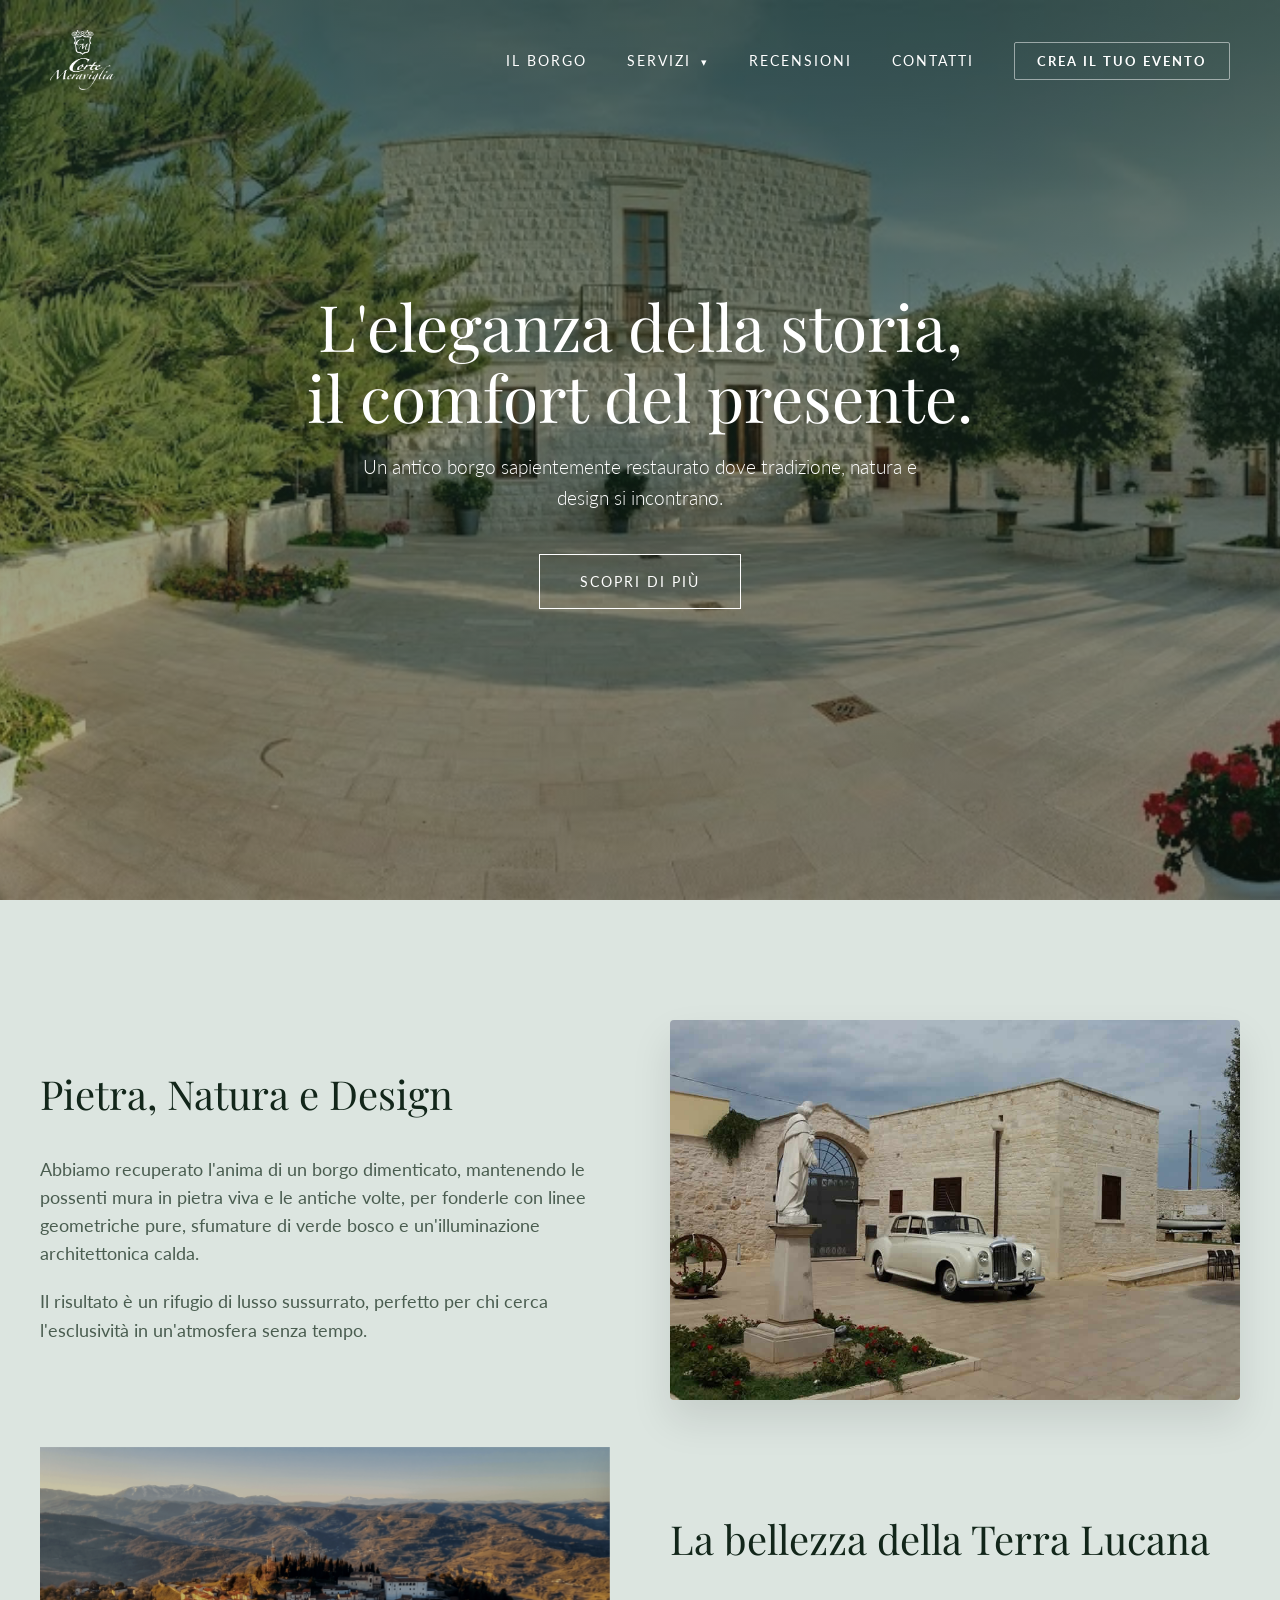
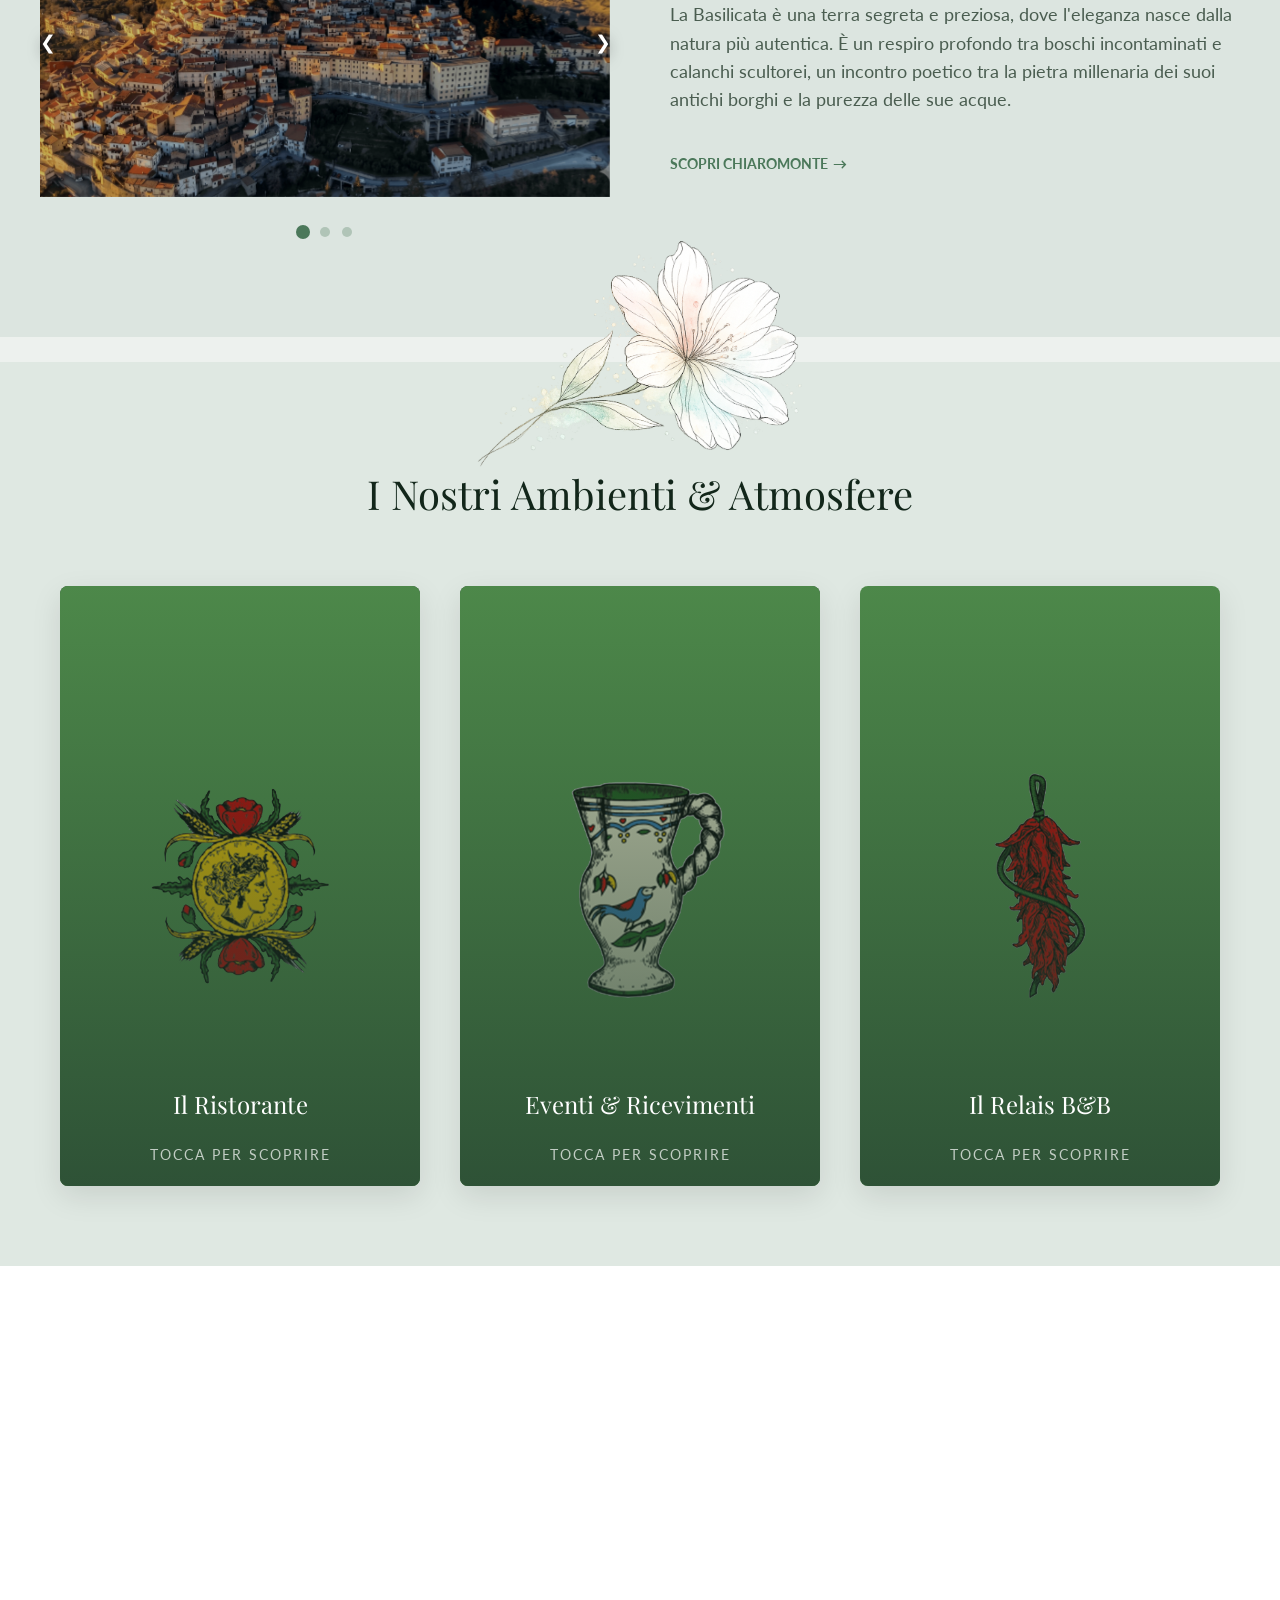
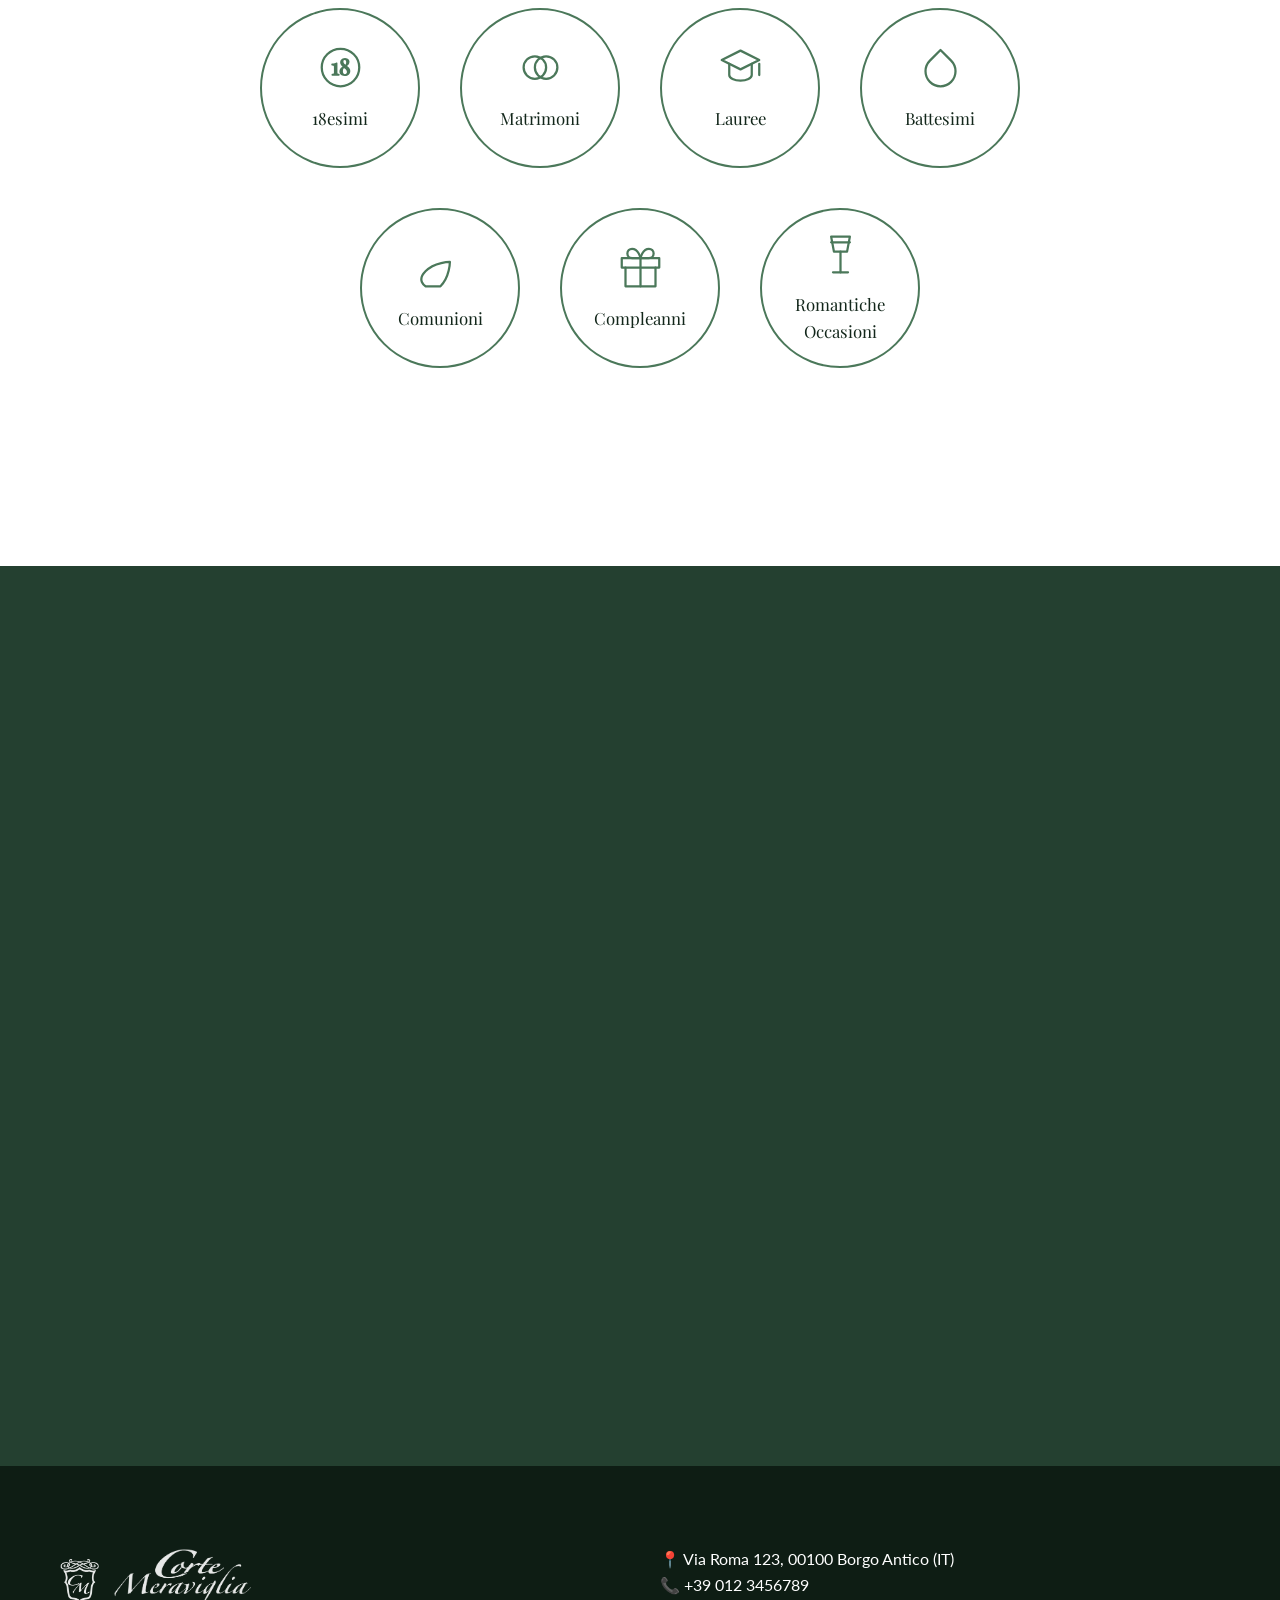
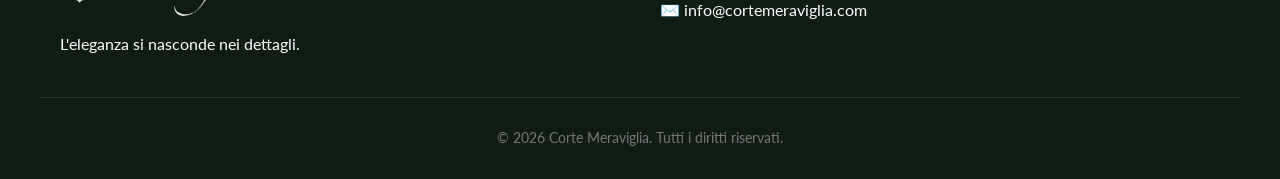
==== commit 60bf2f29: "aggiunta logo" ====
--- a/index.html
+++ b/index.html
@@ -5,16 +5,19 @@
     <meta name="viewport" content="width=device-width, initial-scale=1.0">
     <title>Corte Meraviglia | Ristorante, Ricevimenti & B&B</title>
     <link href="https://fonts.googleapis.com/css2?family=Lato:wght@300;400;700&family=Playfair+Display:ital,wght@0,400;0,600;1,400&display=swap" rel="stylesheet">
-    <link rel="stylesheet" href="style/style.css?v=5.1">
+    <link rel="stylesheet" href="style/style.css?v=5.2">
     <link rel="icon" type="image/x-icon" href="assets/favicon.ico">
 </head>
 <body>
 
     <!-- =========================================
-         SCHERMATA DI CARICAMENTO (Solo prima visita)
+         SCHERMATA DI CARICAMENTO
          ========================================= -->
     <div id="preloader">
         <div class="loader-content">
+            <!-- IL TUO LOGO IN PICCOLO -->
+            <img src="assets/logo_bianco_piccolo.png" alt="Logo Borgo" class="preloader-logo">
+            
             <div class="spinner"></div>
             <p class="headphones-msg">🎧 Per un'esperienza immersiva, si raccomanda l'uso delle cuffie.</p>
         </div>
--- a/style/style.css
+++ b/style/style.css
@@ -107,6 +107,19 @@
 /* Blocca lo scorrimento del sito finché sta caricando */
 body.no-scroll {
     overflow: hidden !important;
+}
+
+/* Logo nel preloader */
+.preloader-logo {
+    width: 80px; /* Misura elegante e non invadente. Aumentala a 100px se ti sembra troppo piccola */
+    height: auto;
+    margin-bottom: 25px; /* Spazio tra il logo e la rotellina */
+    opacity: 0;
+    animation: fadeInLogo 1s ease forwards; /* Lo fa apparire dolcemente */
+}
+
+@keyframes fadeInLogo {
+    to { opacity: 1; }
 }
 
 /* =========================================
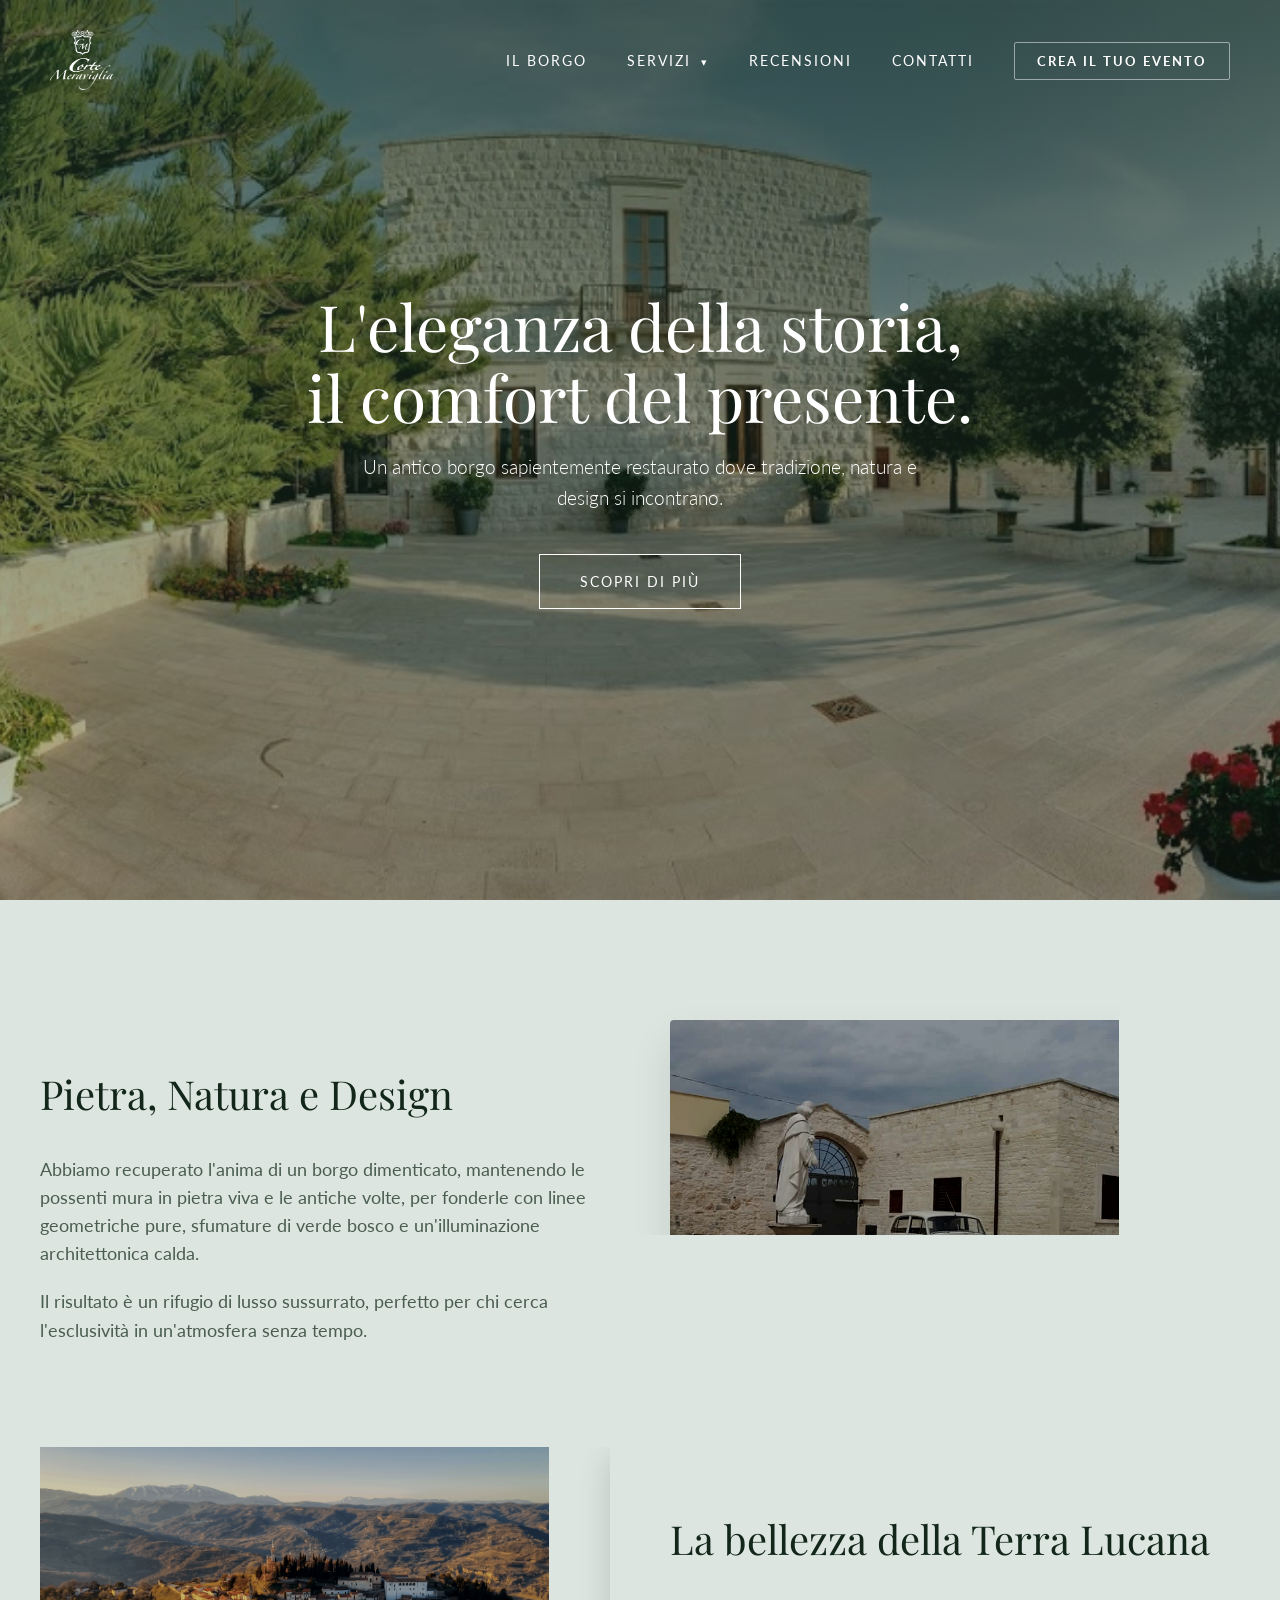
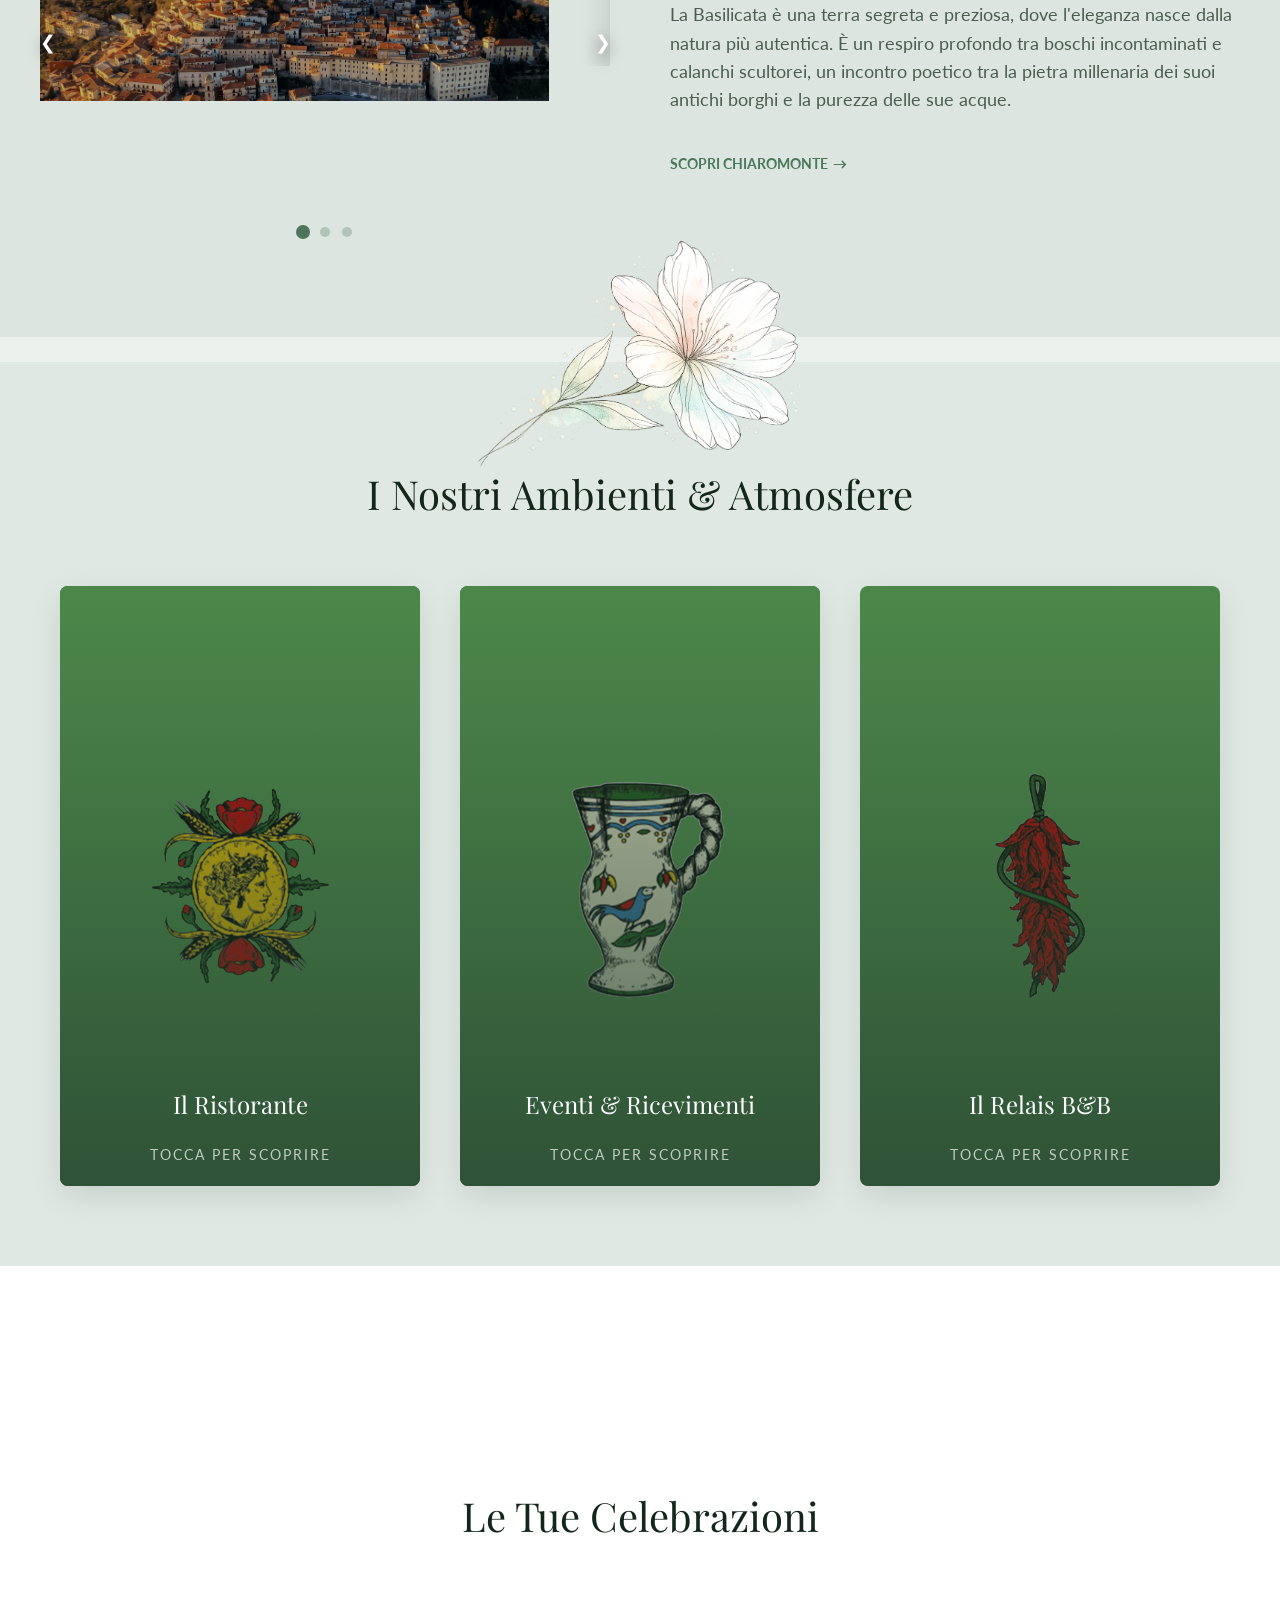
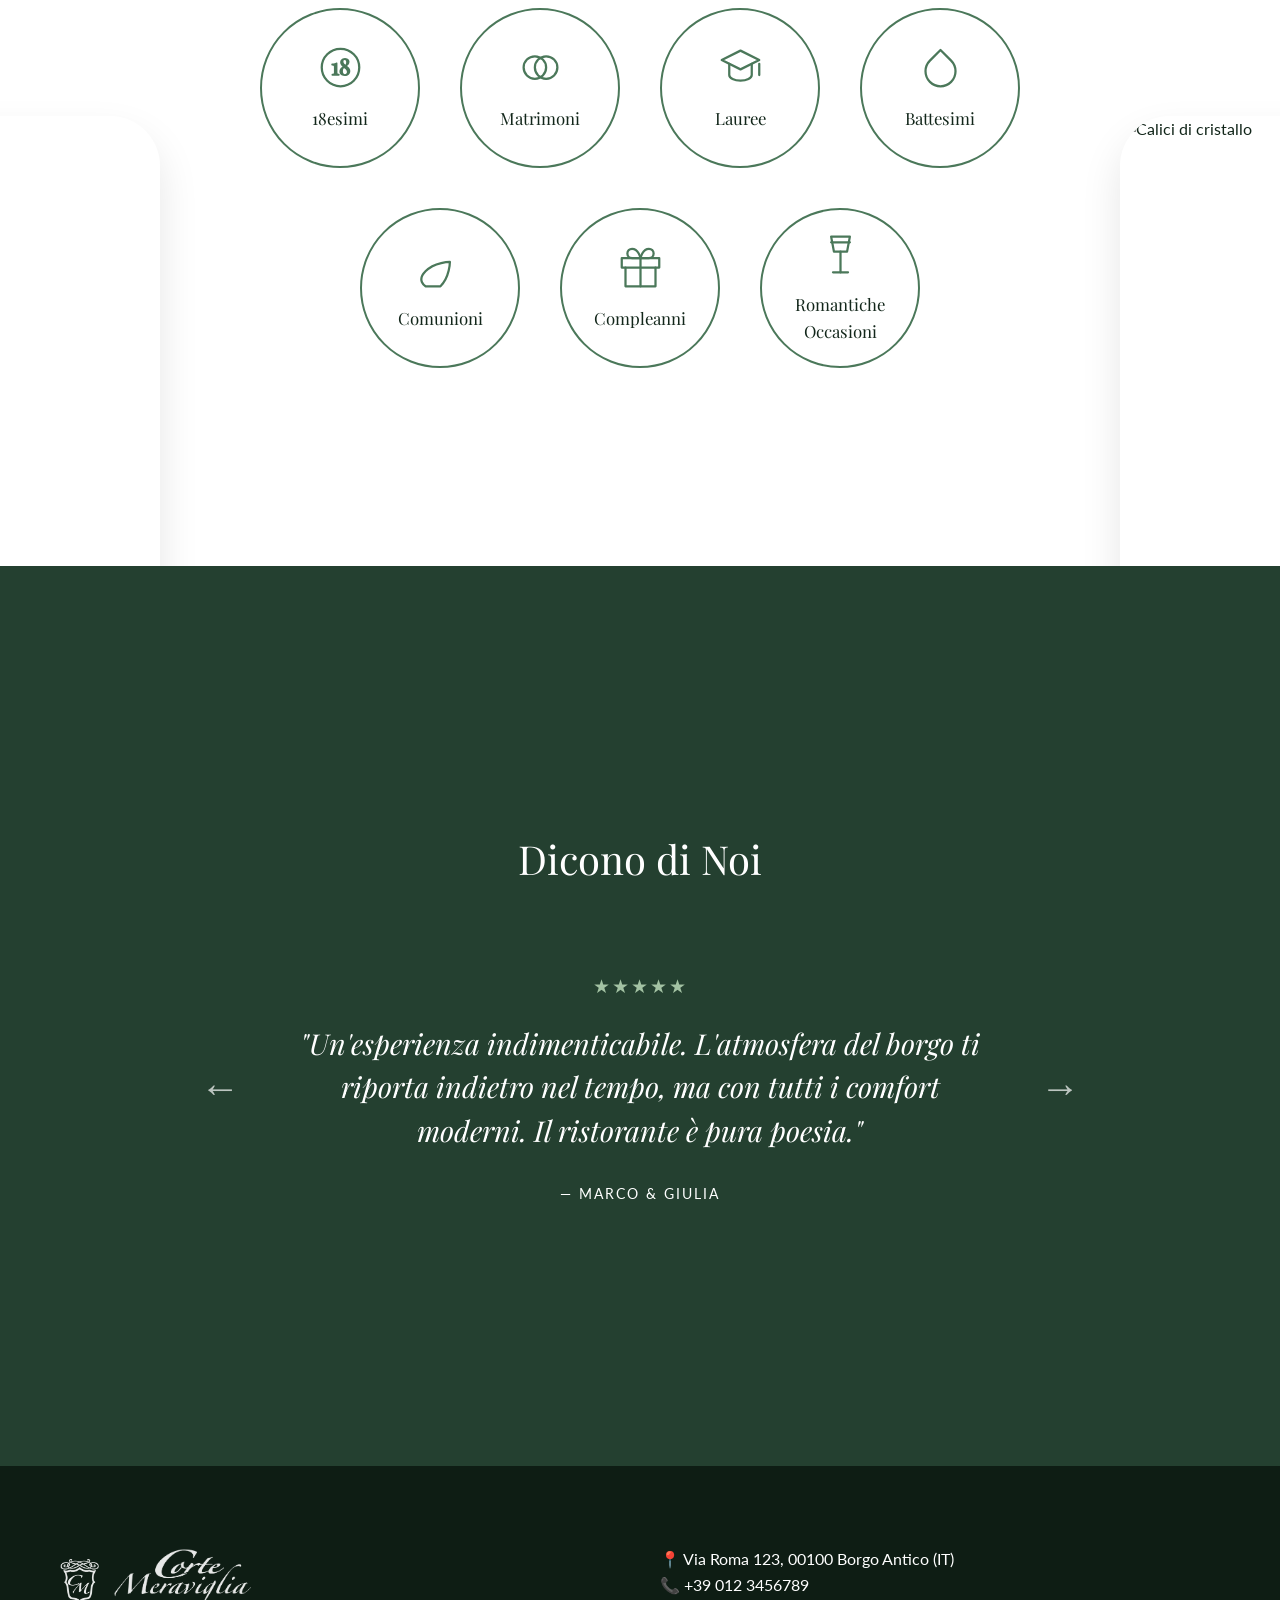
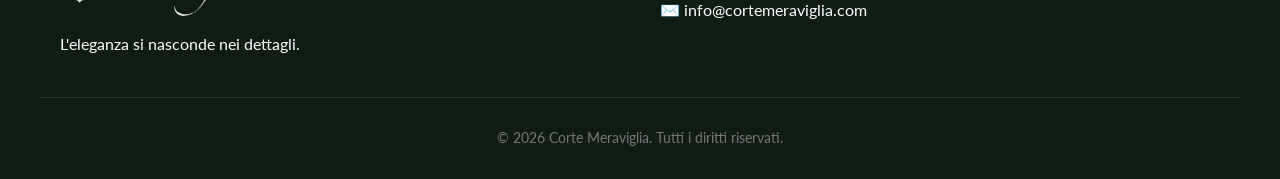
==== commit 019a0da2: "filtro prima immagine" ====
--- a/index.html
+++ b/index.html
@@ -73,7 +73,8 @@
                 <p>Il risultato è un rifugio di lusso sussurrato, perfetto per chi cerca l'esclusività in un'atmosfera senza tempo.</p>
             </div>
             <div class="image-content reveal">
-                <img src="assets/gal2.jpg" alt="Dettaglio architettonico borgo antico">
+                <div class="prima-slide-overlay"></div>
+                <img class="prima-slide" src="assets/gal2.jpg" alt="Dettaglio architettonico borgo antico">
             </div>
         </div>
         
--- a/style/style.css
+++ b/style/style.css
@@ -227,7 +227,7 @@
 }
 
 /* B) Patina Anti-Sfocatura */
-.carosello-scroll .image-slide img,
+.prima-slide, .carosello-scroll .image-slide img,
 .carosello-scroll .spotify-slide img,
 .carosello-scroll > img { 
     transition: transform 0.8s ease, filter 0.8s ease; 
@@ -236,7 +236,10 @@
 }
 
 /* C) Animazione Hover */
-.carosello-scroll .image-slide:hover img, 
+.prima-slide:hover{
+    transform: translateZ(0); filter: brightness(1) contrast(1.1) saturate(1.1);
+}
+ .carosello-scroll .image-slide:hover img, 
 .carosello-scroll .spotify-slide:hover img,
 .carosello-scroll > img:hover { 
     transform: scale(1.03) translateZ(0); filter: brightness(1) contrast(1.1) saturate(1.1); 
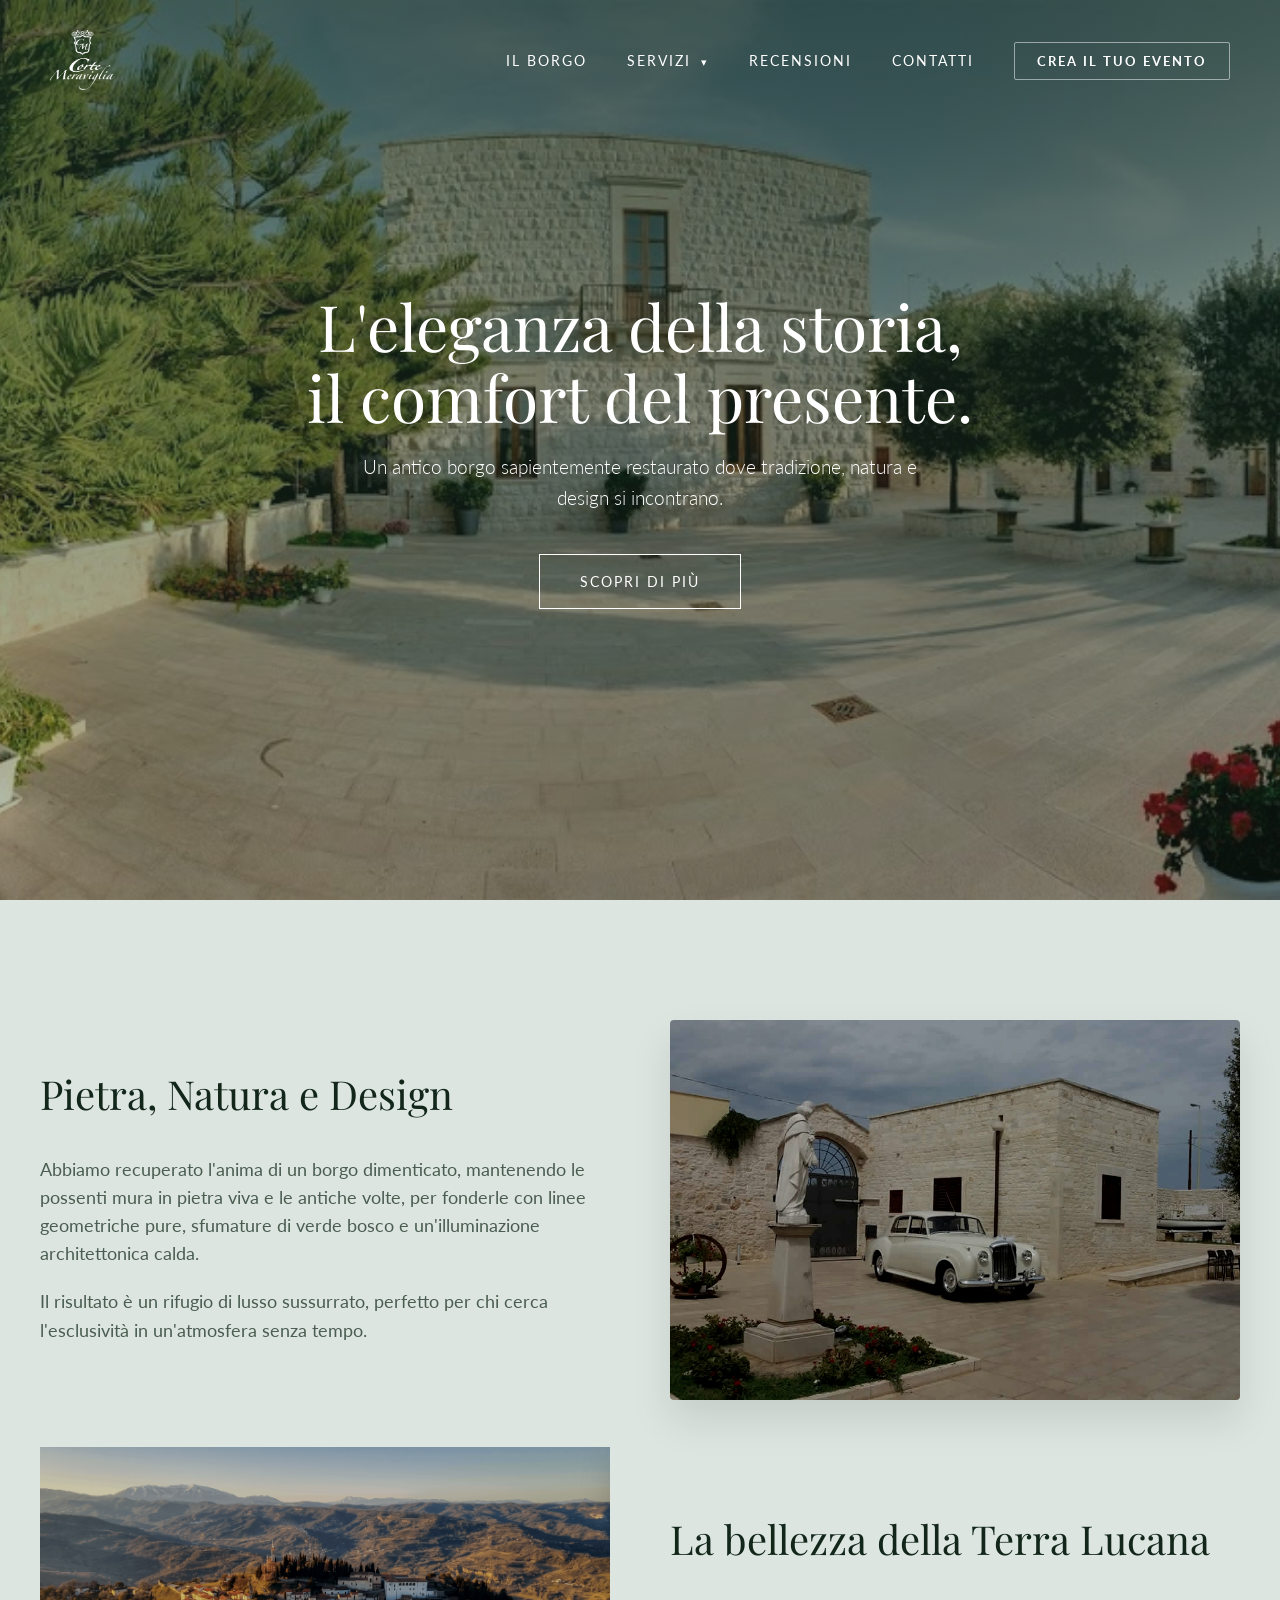
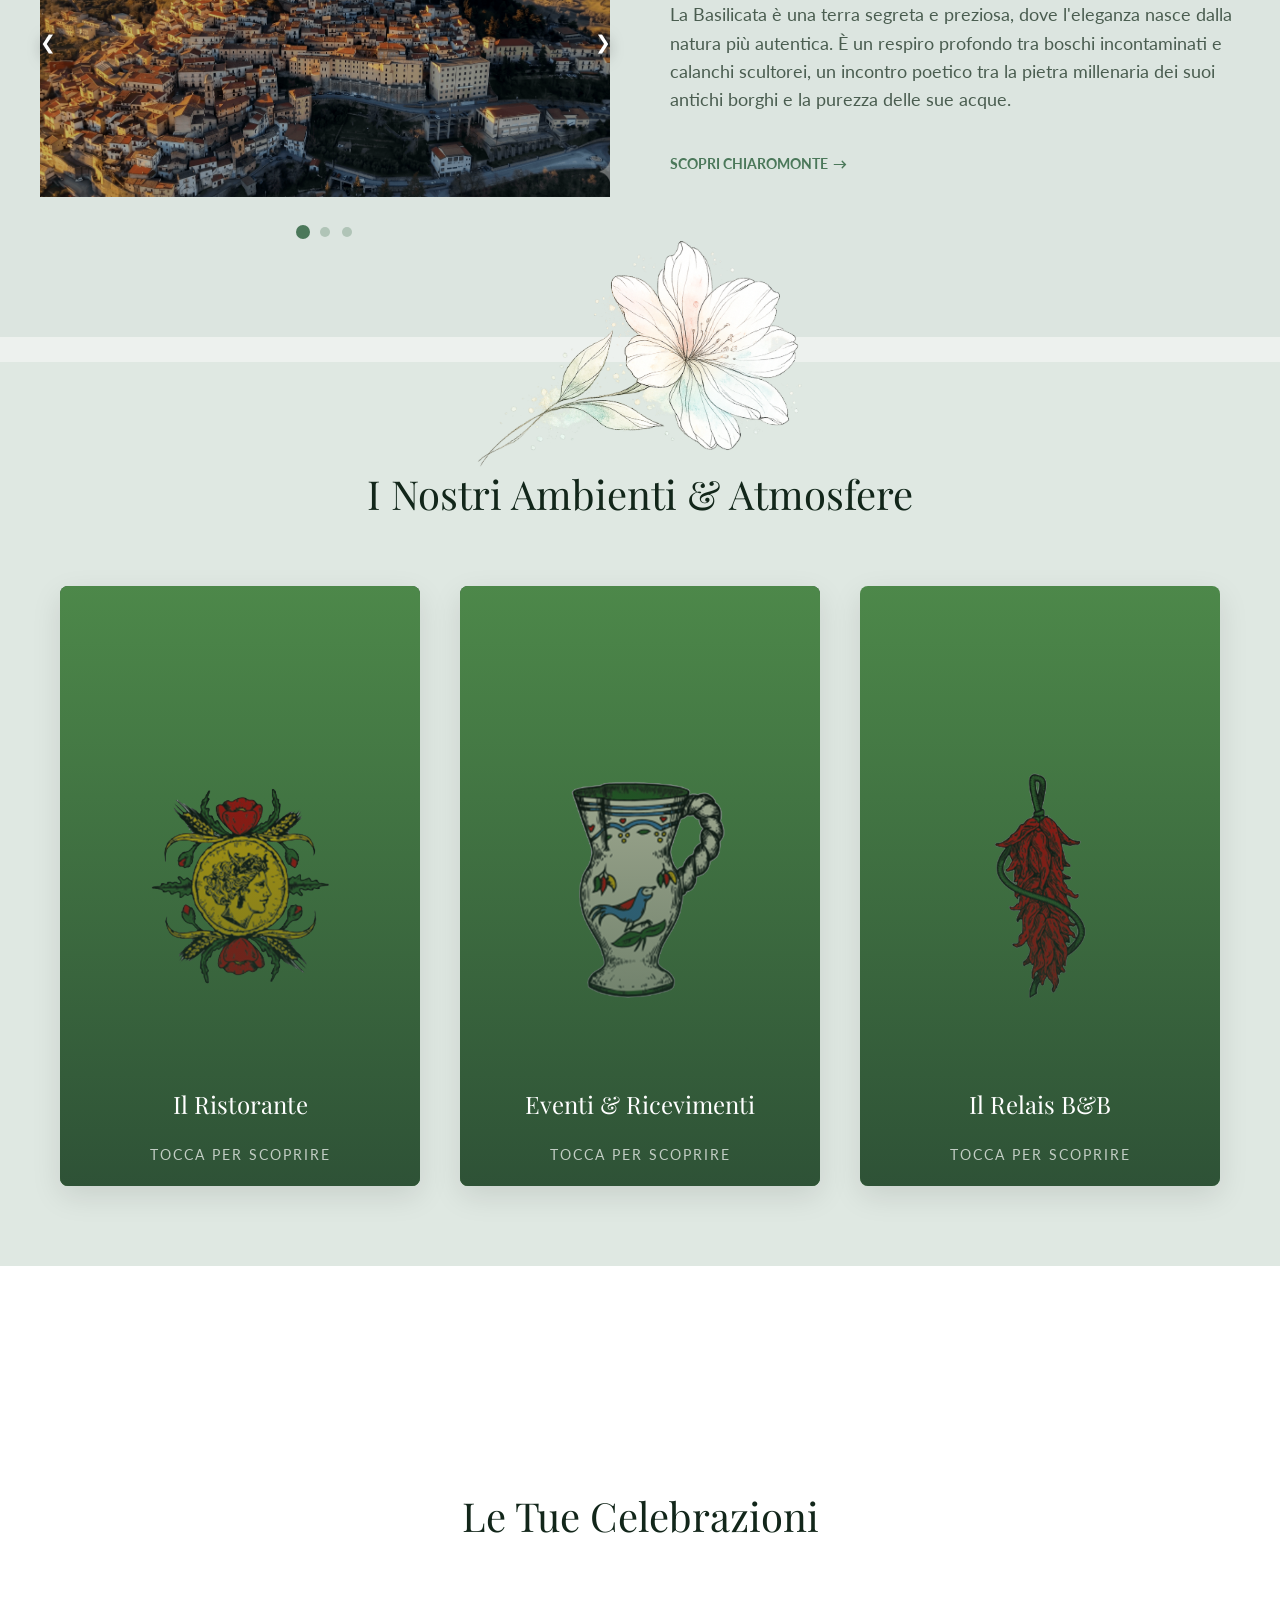
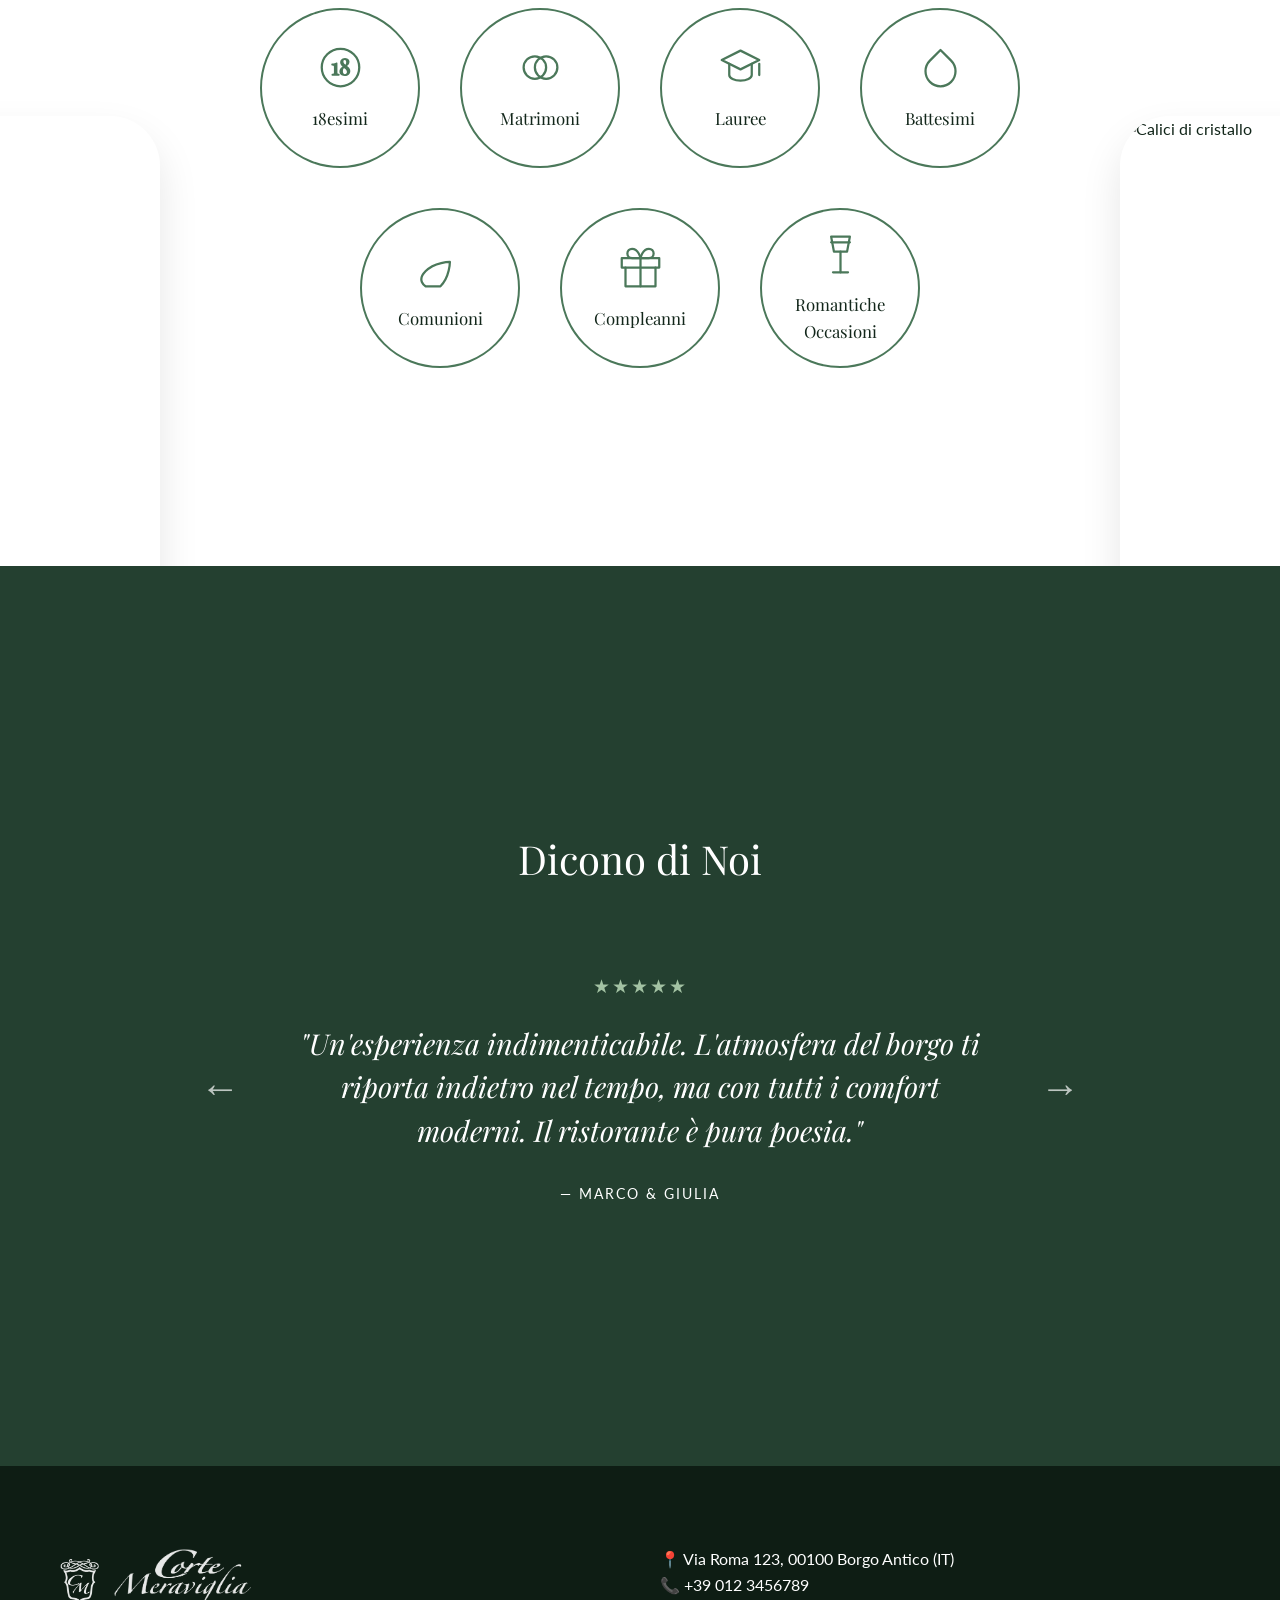
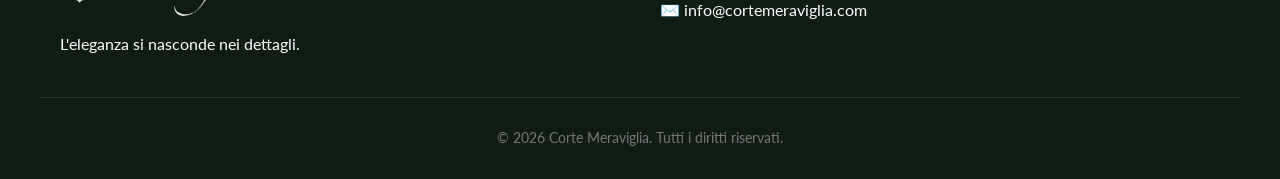
==== commit a91db042: "aggiornamento" ====
--- a/index.html
+++ b/index.html
@@ -5,7 +5,7 @@
     <meta name="viewport" content="width=device-width, initial-scale=1.0">
     <title>Corte Meraviglia | Ristorante, Ricevimenti & B&B</title>
     <link href="https://fonts.googleapis.com/css2?family=Lato:wght@300;400;700&family=Playfair+Display:ital,wght@0,400;0,600;1,400&display=swap" rel="stylesheet">
-    <link rel="stylesheet" href="style/style.css?v=5.2">
+    <link rel="stylesheet" href="style/style.css?v=5.3">
     <link rel="icon" type="image/x-icon" href="assets/favicon.ico">
 </head>
 <body>
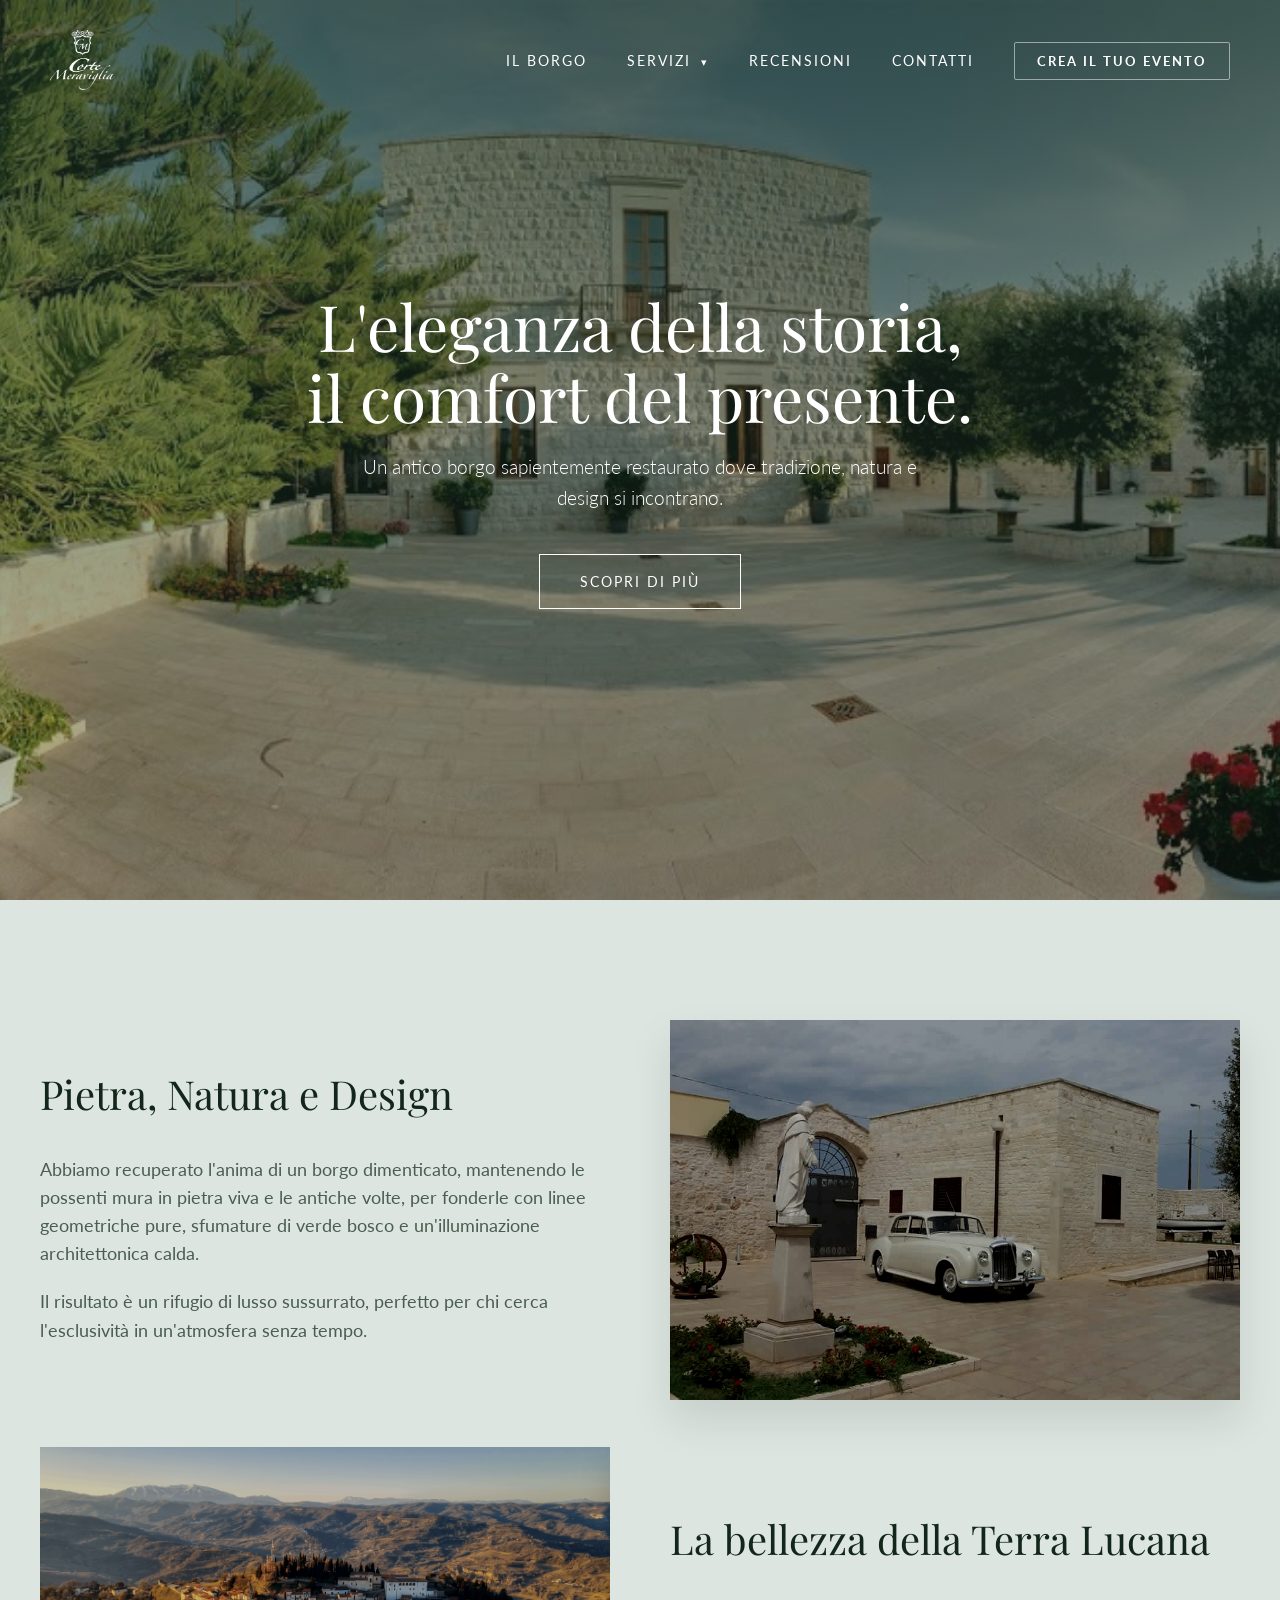
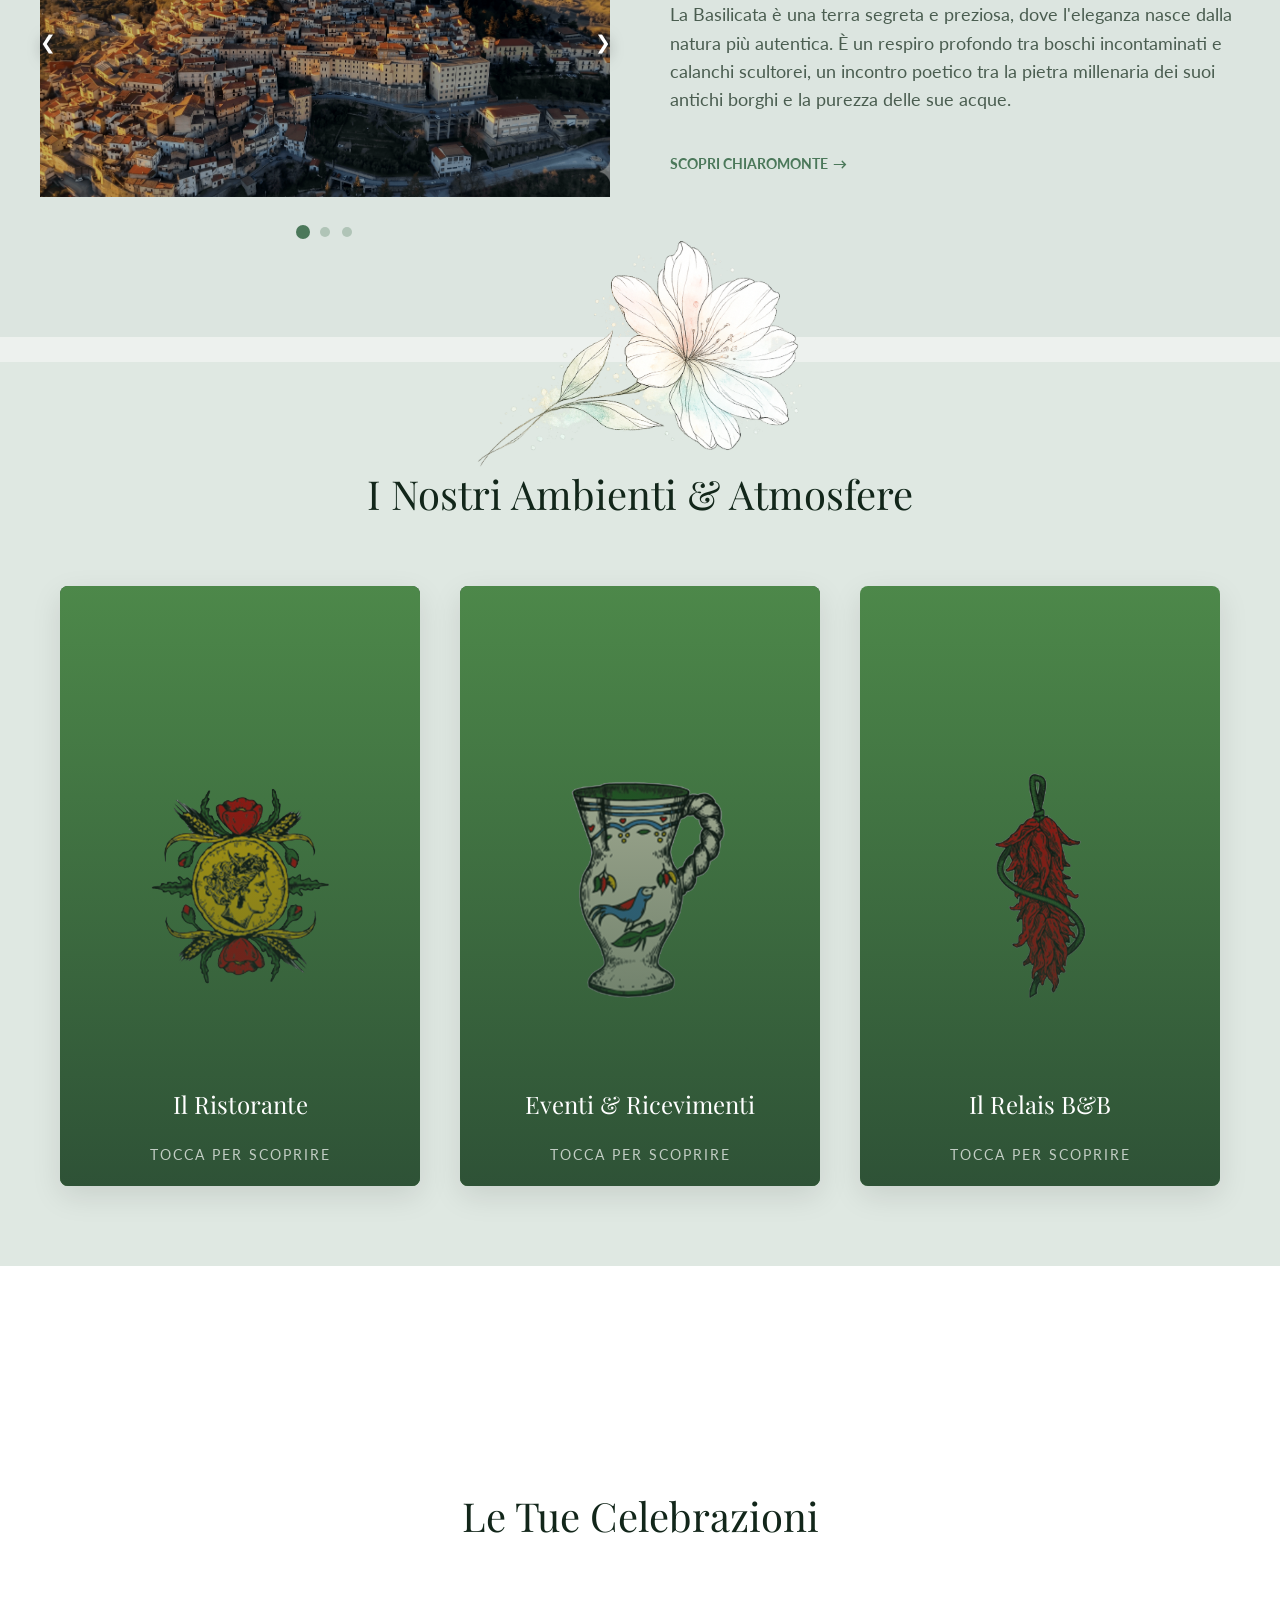
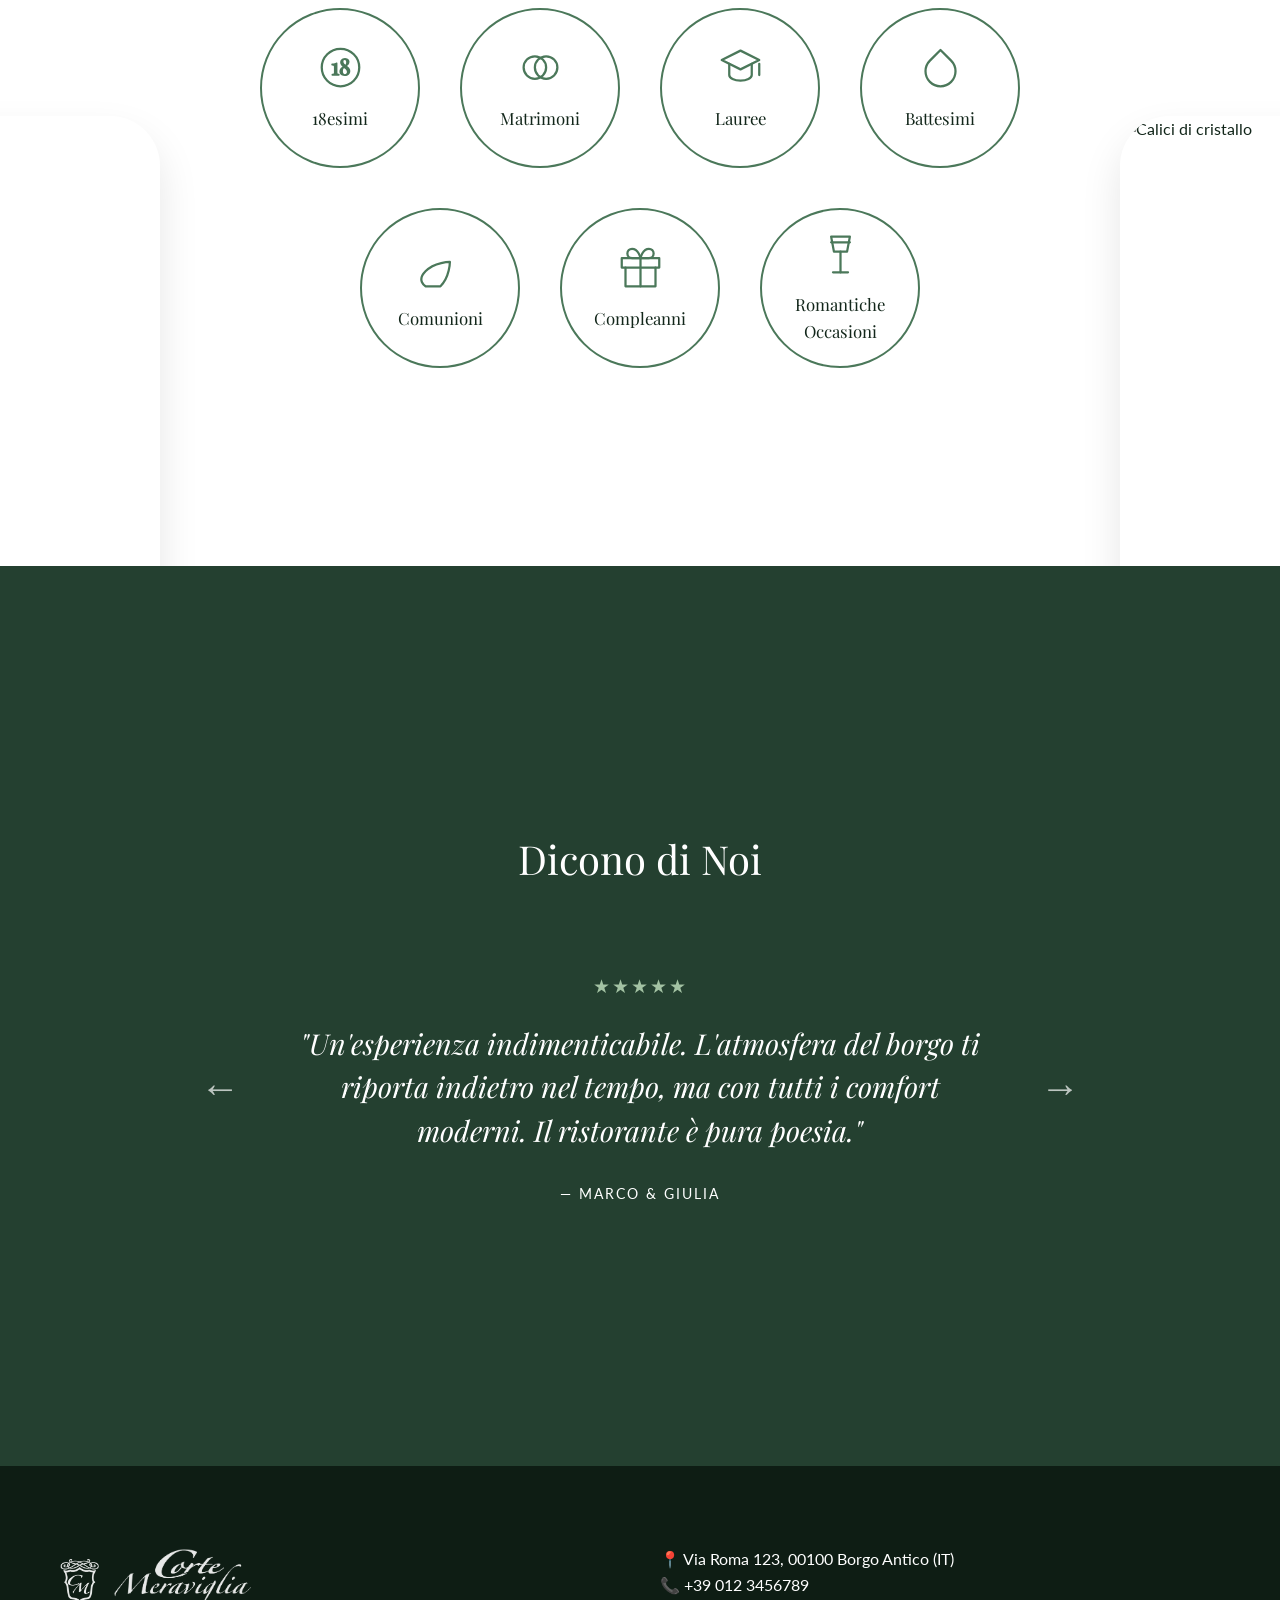
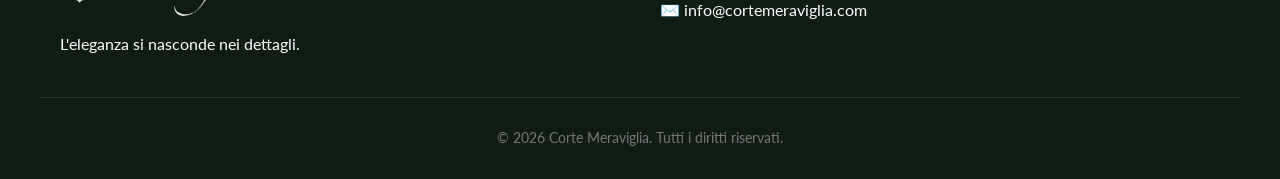
==== commit ade531fc: "aggioramento immagine" ====
--- a/index.html
+++ b/index.html
@@ -5,7 +5,7 @@
     <meta name="viewport" content="width=device-width, initial-scale=1.0">
     <title>Corte Meraviglia | Ristorante, Ricevimenti & B&B</title>
     <link href="https://fonts.googleapis.com/css2?family=Lato:wght@300;400;700&family=Playfair+Display:ital,wght@0,400;0,600;1,400&display=swap" rel="stylesheet">
-    <link rel="stylesheet" href="style/style.css?v=5.3">
+    <link rel="stylesheet" href="style/style.css?v=5.4">
     <link rel="icon" type="image/x-icon" href="assets/favicon.ico">
 </head>
 <body>
@@ -73,7 +73,6 @@
                 <p>Il risultato è un rifugio di lusso sussurrato, perfetto per chi cerca l'esclusività in un'atmosfera senza tempo.</p>
             </div>
             <div class="image-content reveal">
-                <div class="prima-slide-overlay"></div>
                 <img class="prima-slide" src="assets/gal2.jpg" alt="Dettaglio architettonico borgo antico">
             </div>
         </div>
--- a/style/style.css
+++ b/style/style.css
@@ -176,7 +176,7 @@
 .layout-split { display: grid; grid-template-columns: 1fr 1fr; gap: 60px; align-items: center; padding: 20px 0; }
 .text-content h2 { font-size: 2.5rem; margin-bottom: 30px; }
 .text-content p { color: var(--color-text-light); margin-bottom: 20px; font-size: 1.1rem; }
-.image-content img { width: 100%; height: auto; border-radius: 4px; box-shadow: 0 20px 40px rgba(0,0,0,0.1); }
+.image-content img { width: 100%; height: auto; border-radius: 0px; box-shadow: 0 20px 40px rgba(0,0,0,0.1); }
 
 /* 1. CONTENITORE E SCROLL */
 .carosello-container { flex: 1; width: 100%; min-width: 0; position: relative; }
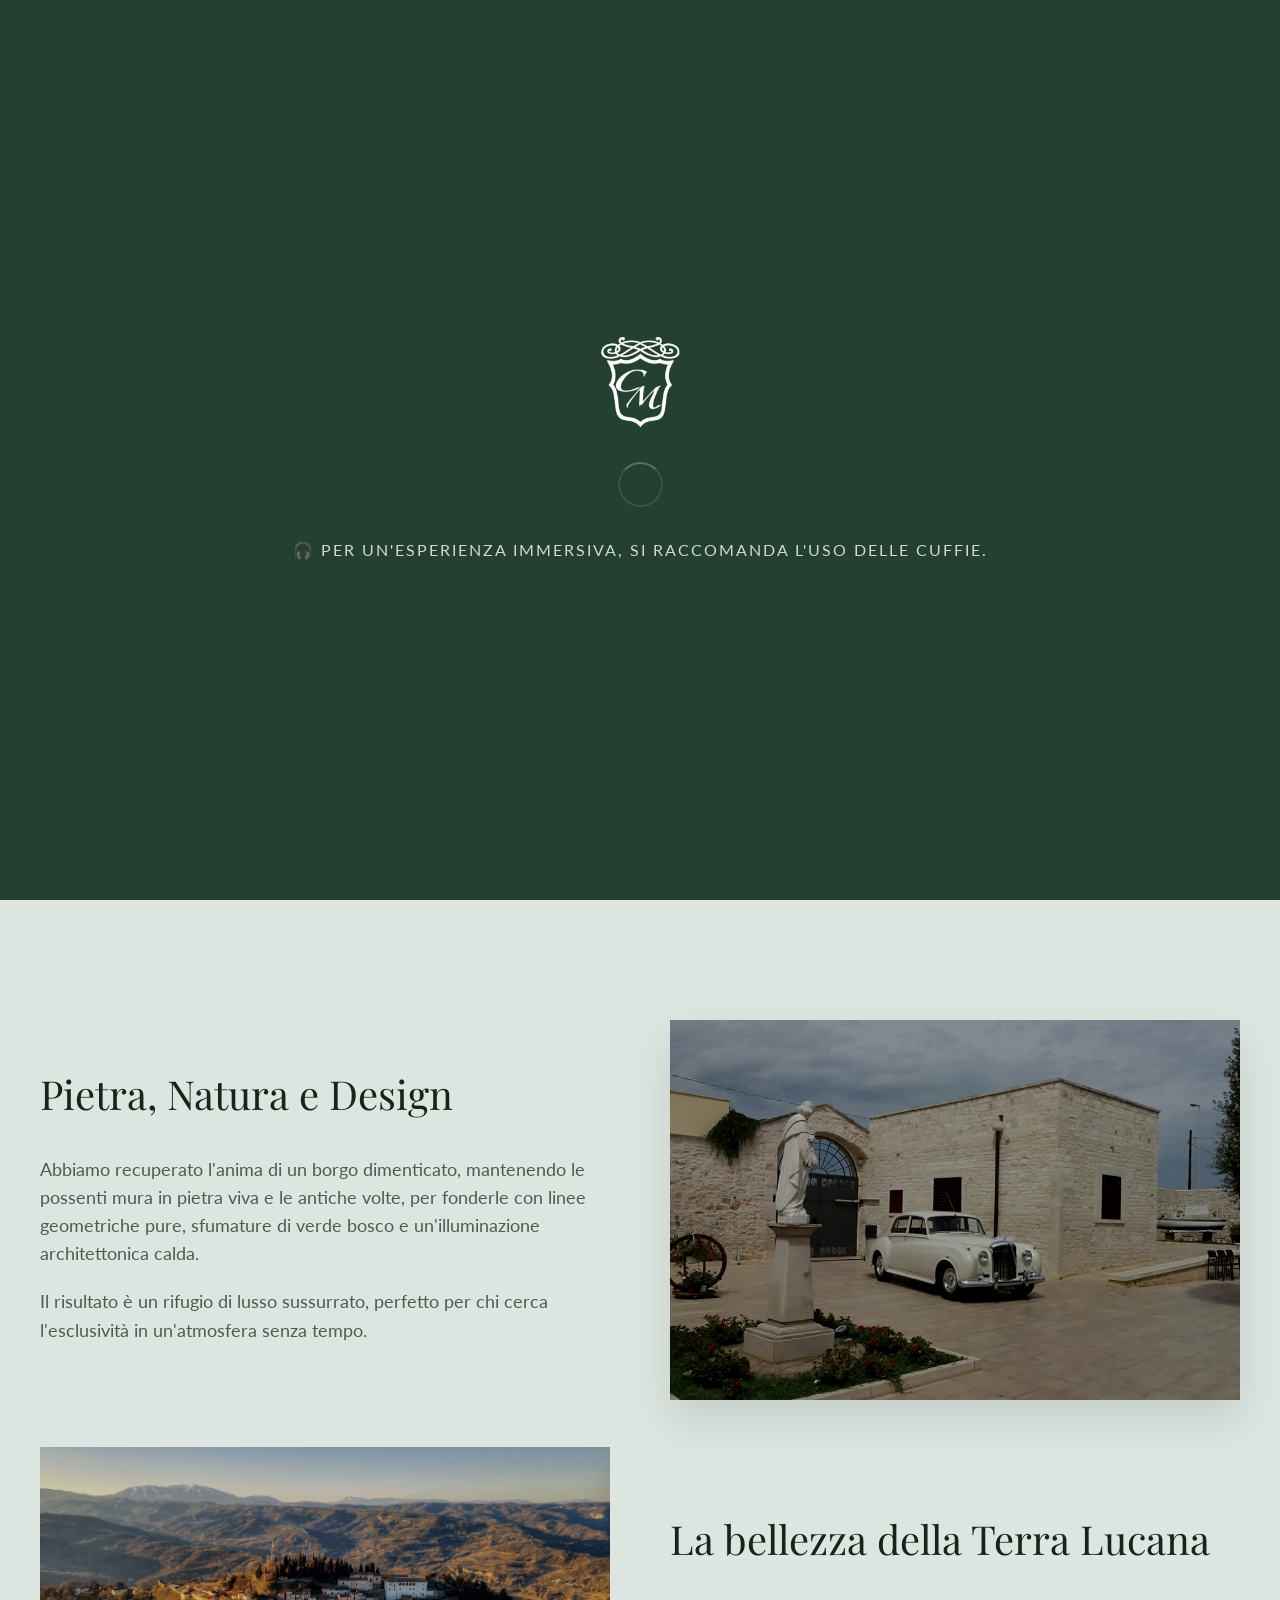
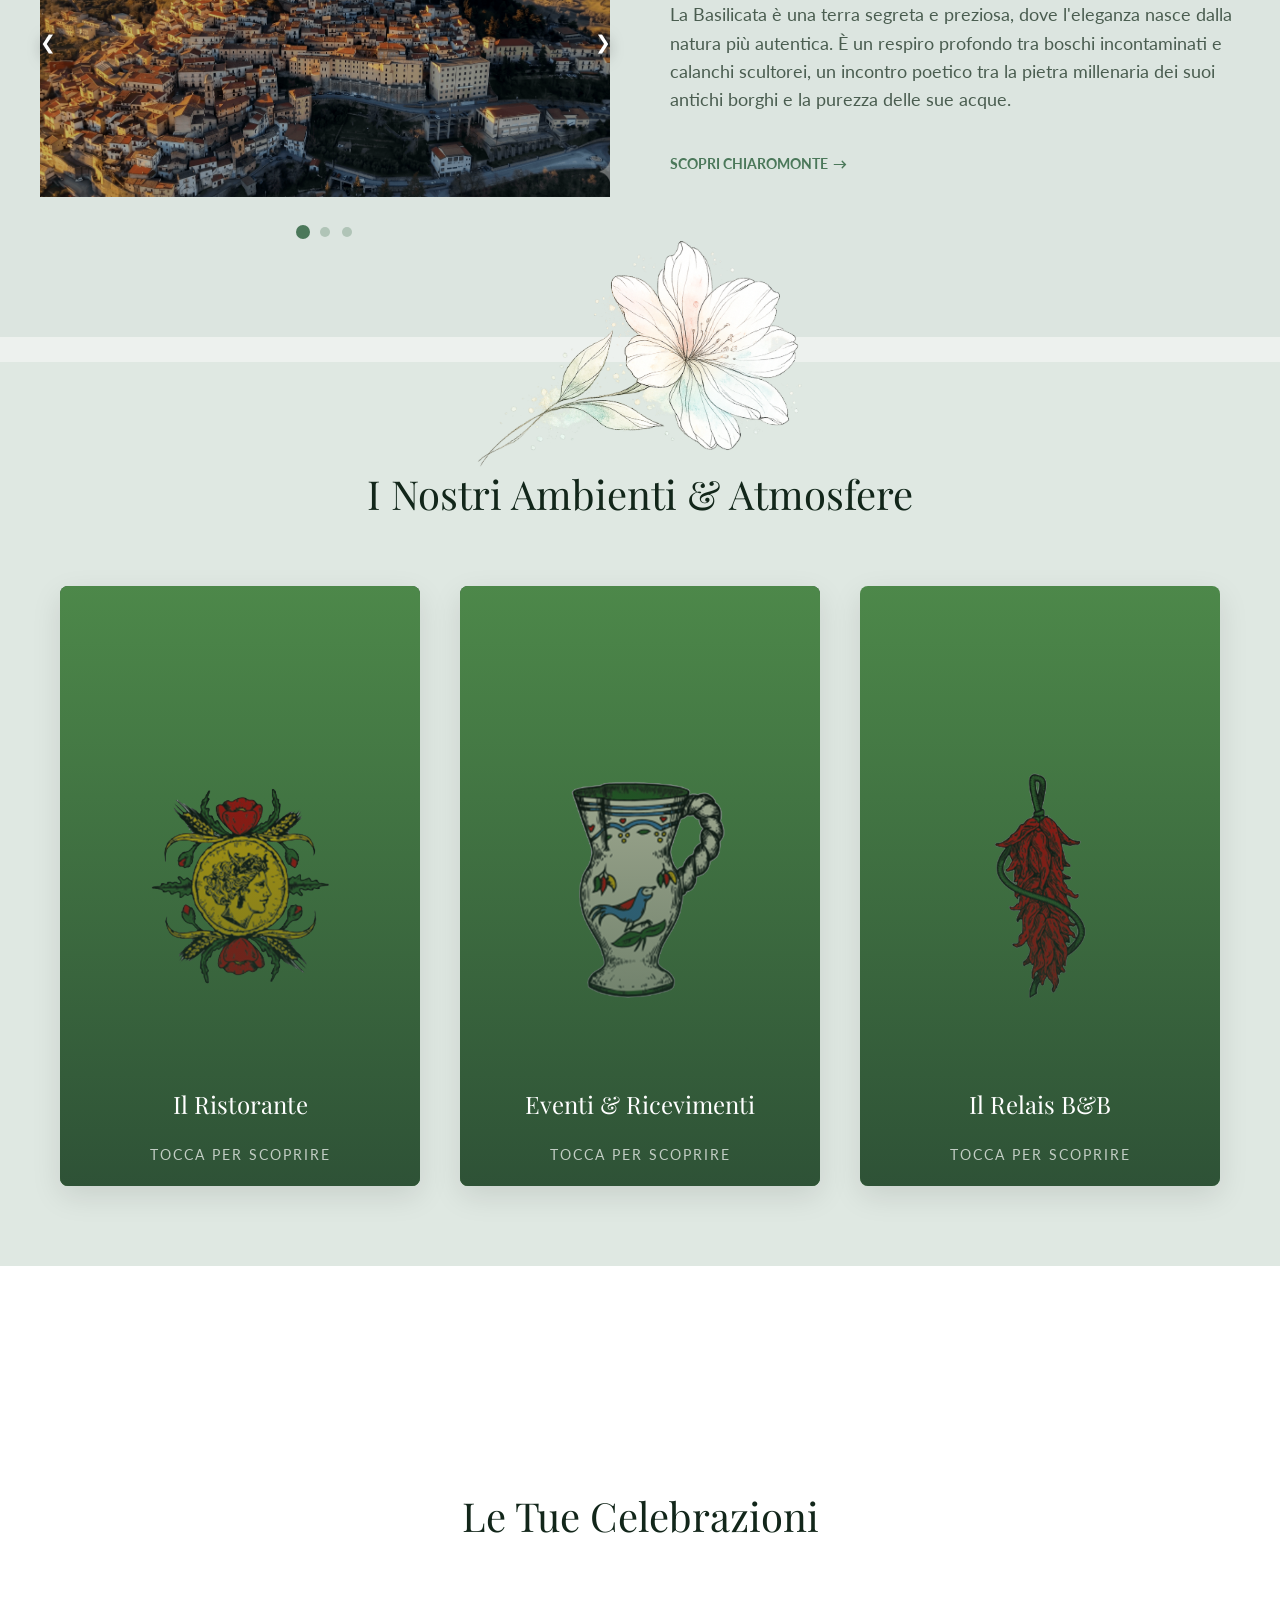
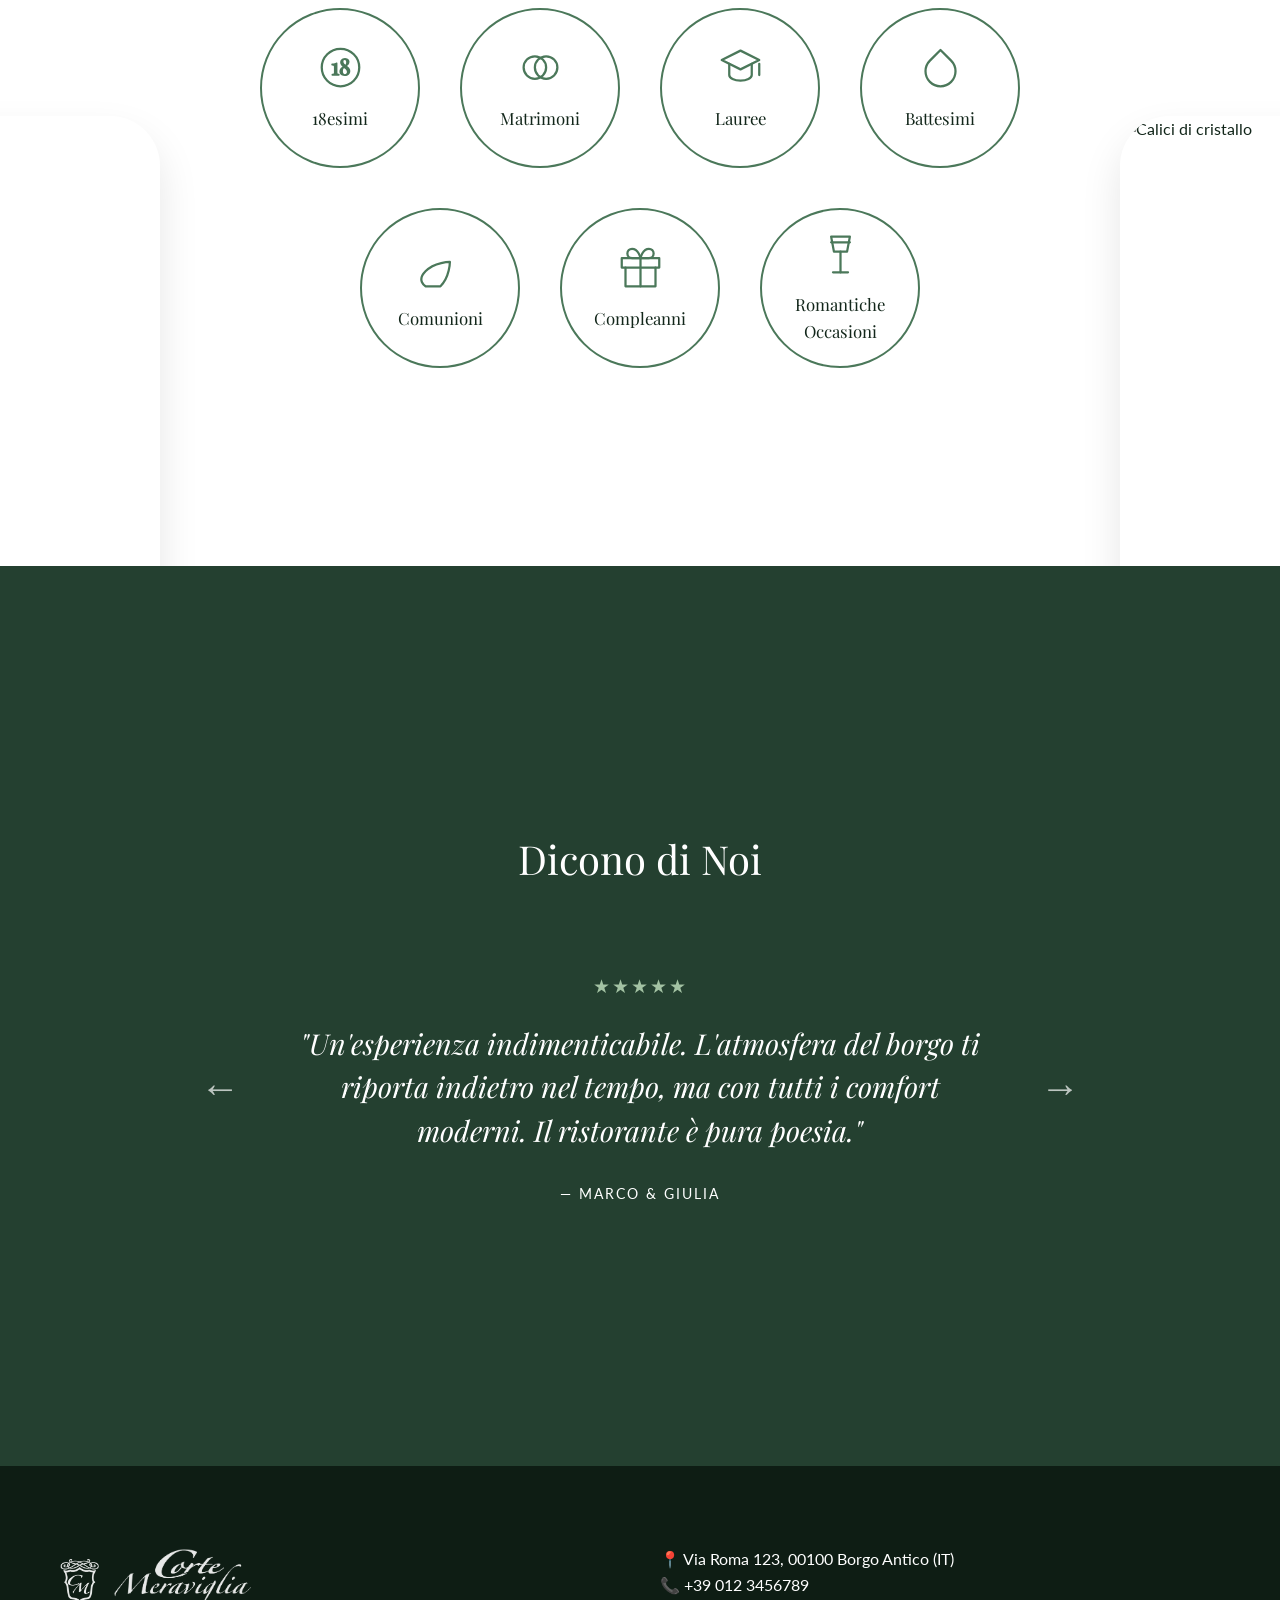
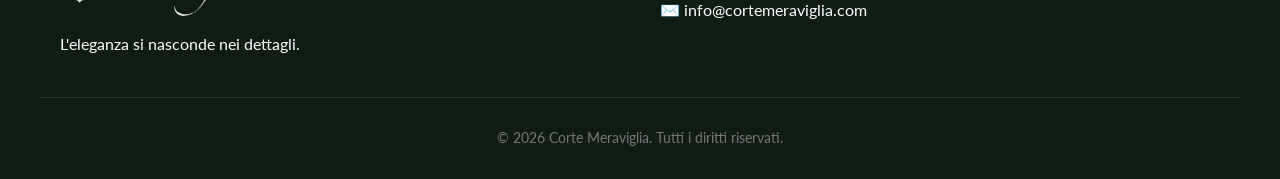
==== commit 18ef10db: "modifica carosello" ====
--- a/index.html
+++ b/index.html
@@ -398,7 +398,7 @@
         </div>
     </footer>
     
-    <script src="script.js?ver=2.5" defer></script>
+    <script src="script.js?ver=2.6" defer></script>
 </body>
 </html>
 
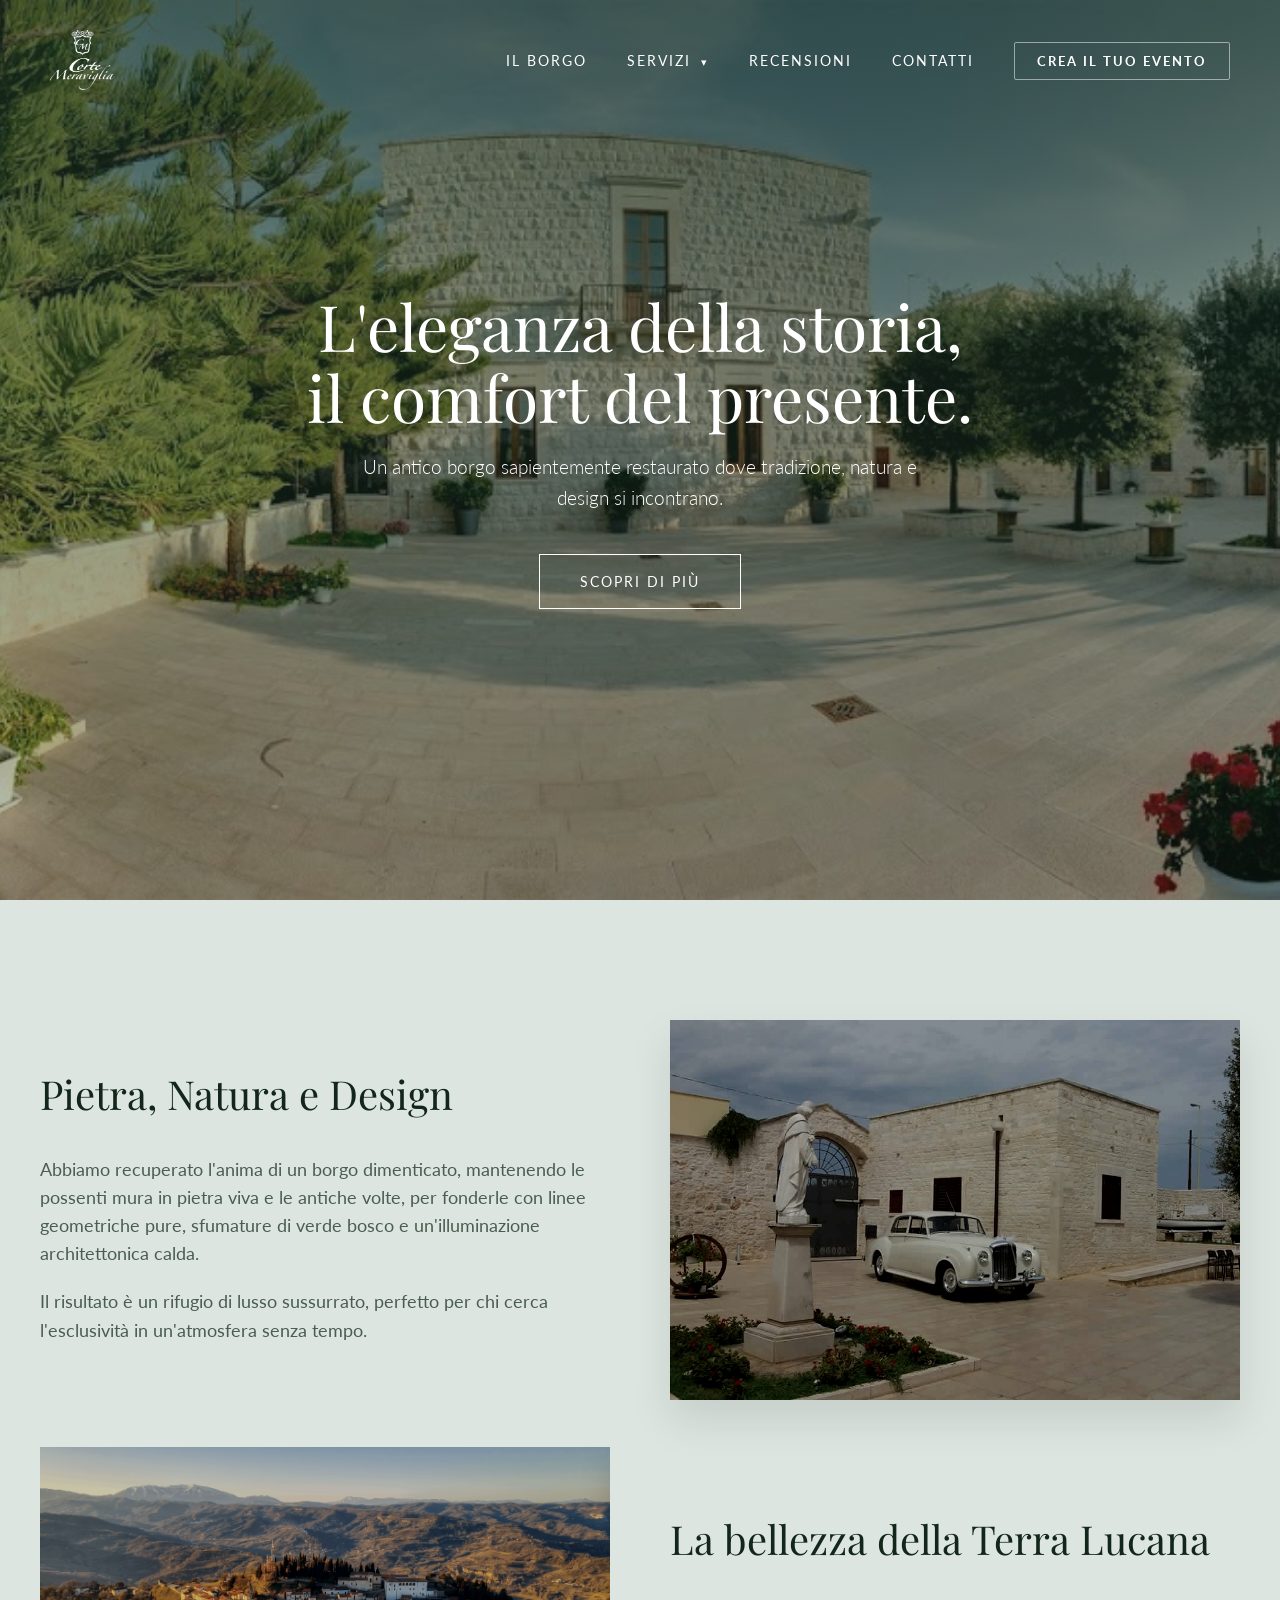
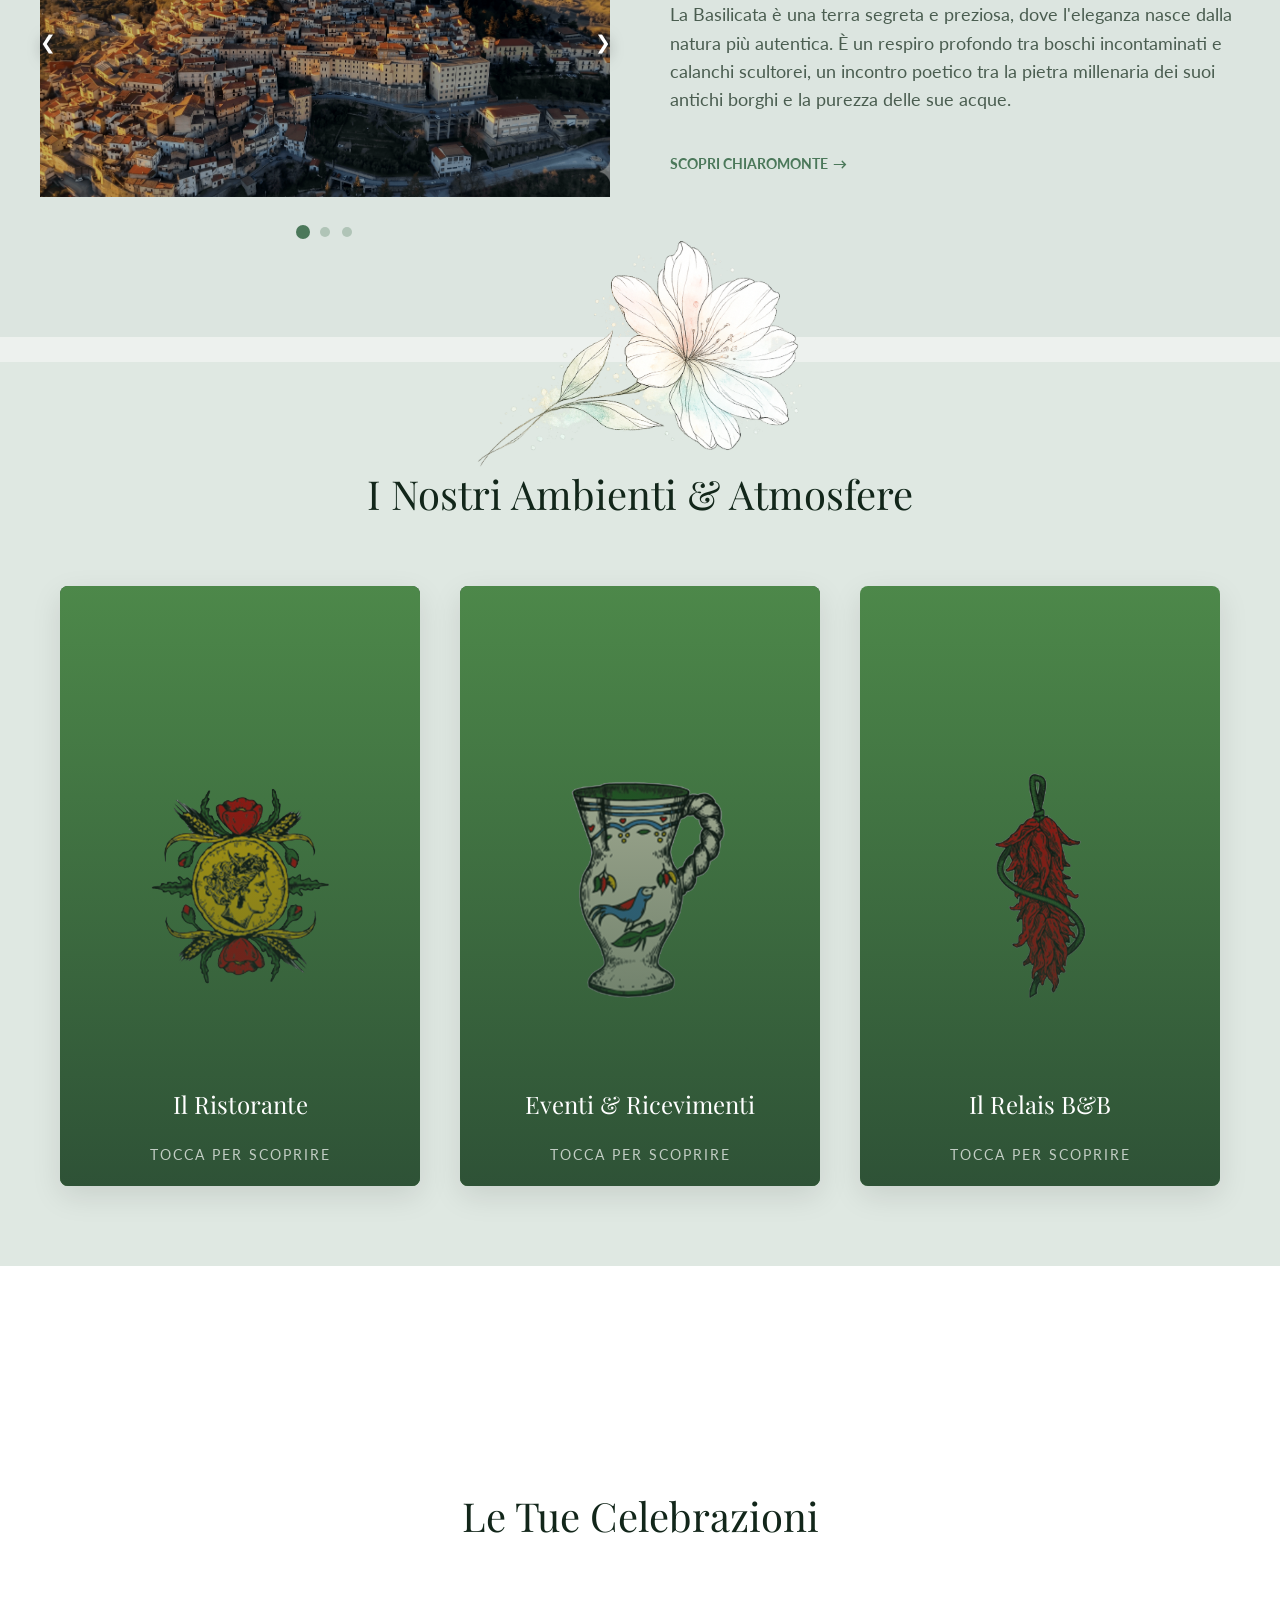
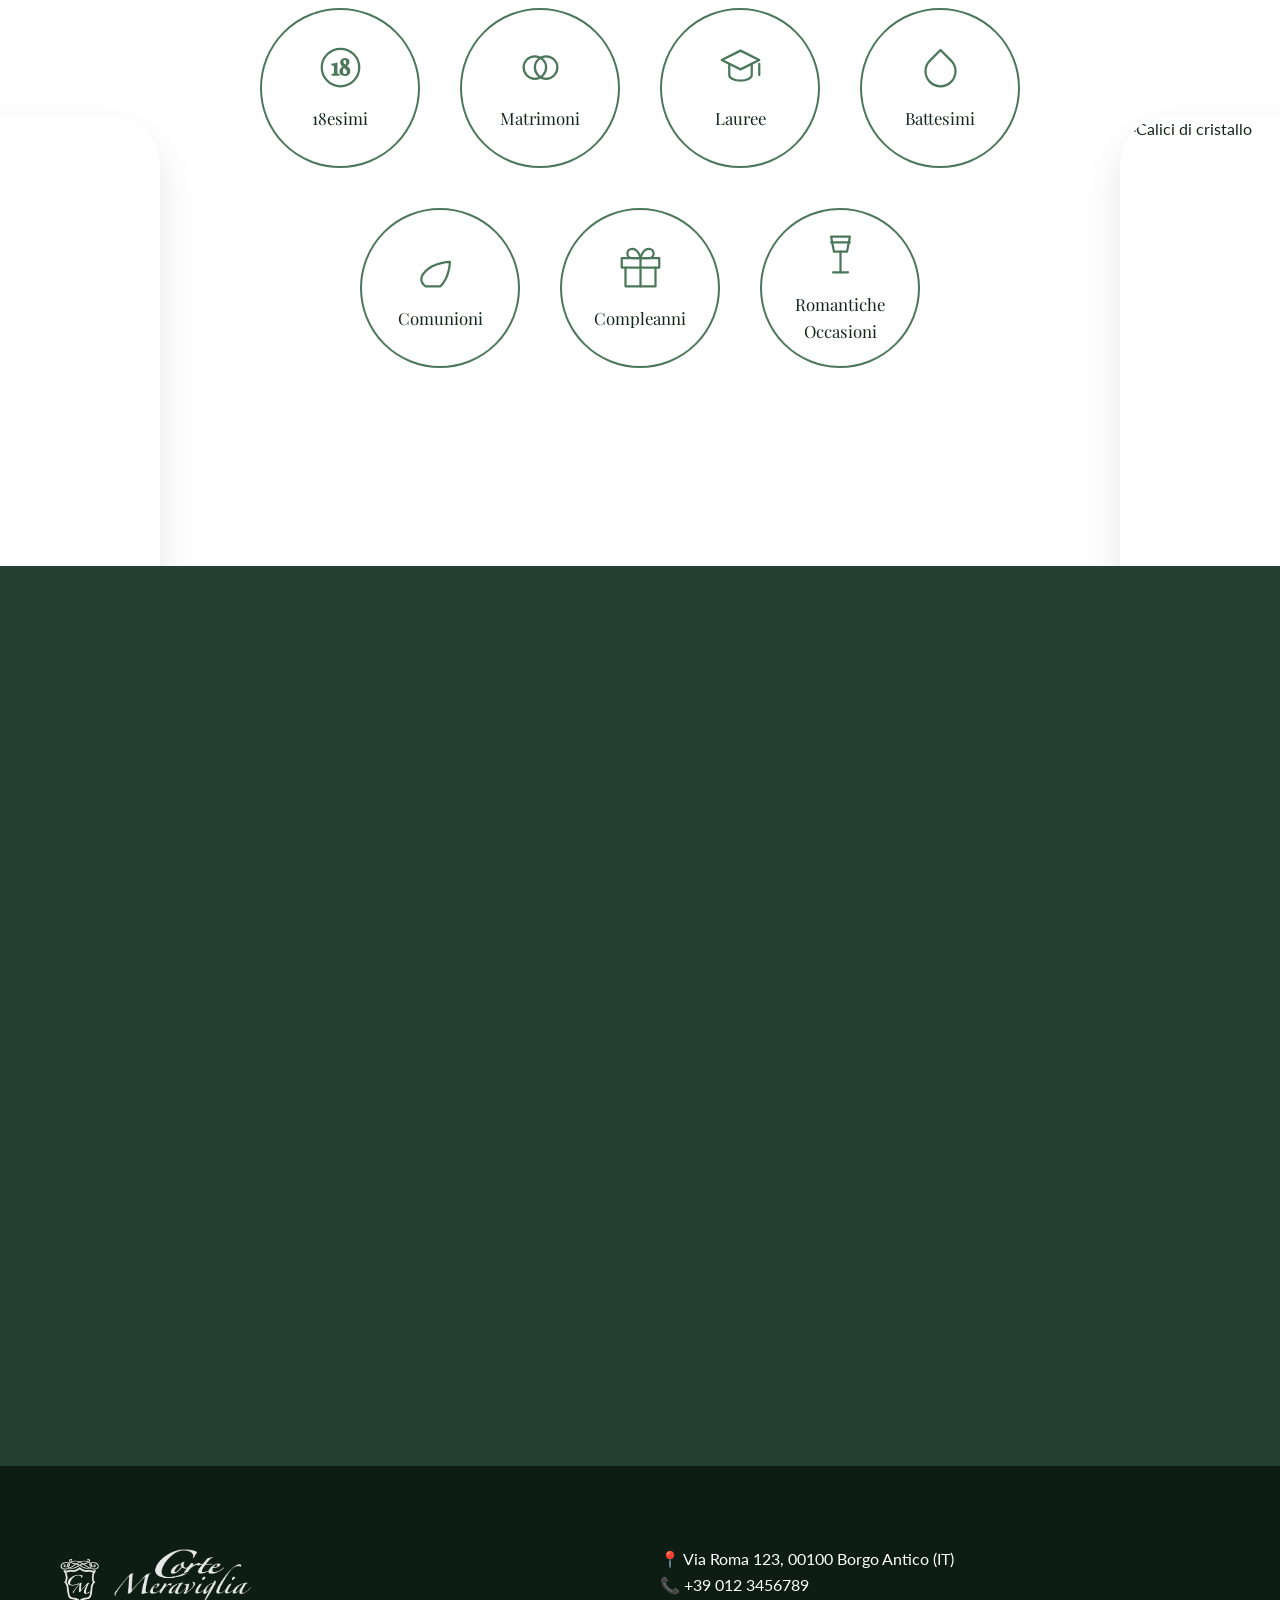
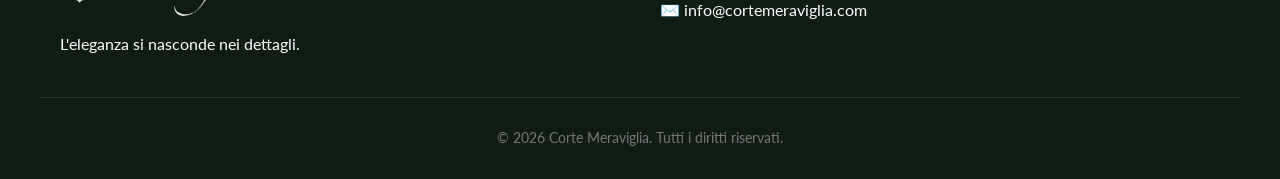
==== commit e0f44b71: "aggiustato carosello" ====
--- a/index.html
+++ b/index.html
@@ -398,7 +398,7 @@
         </div>
     </footer>
     
-    <script src="script.js?ver=2.6" defer></script>
+    <script src="script.js?ver=2.7" defer></script>
 </body>
 </html>
 
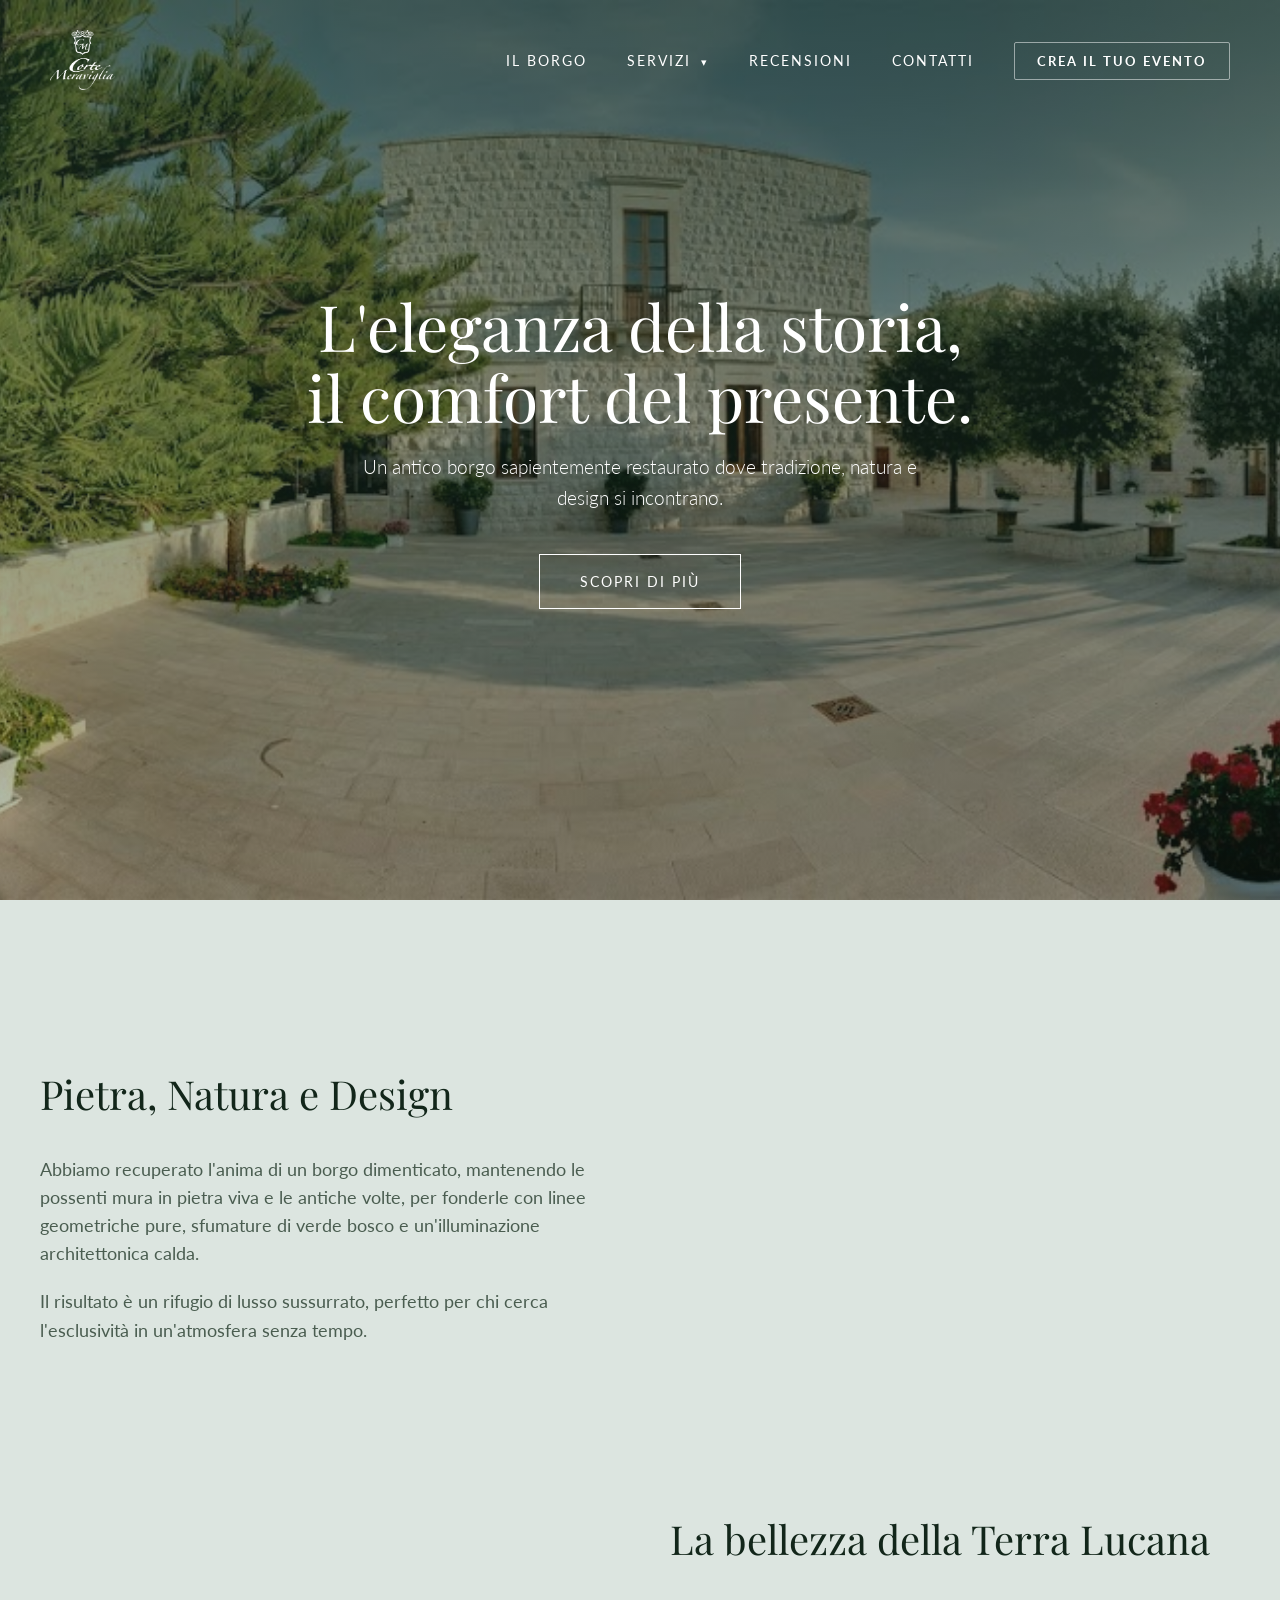
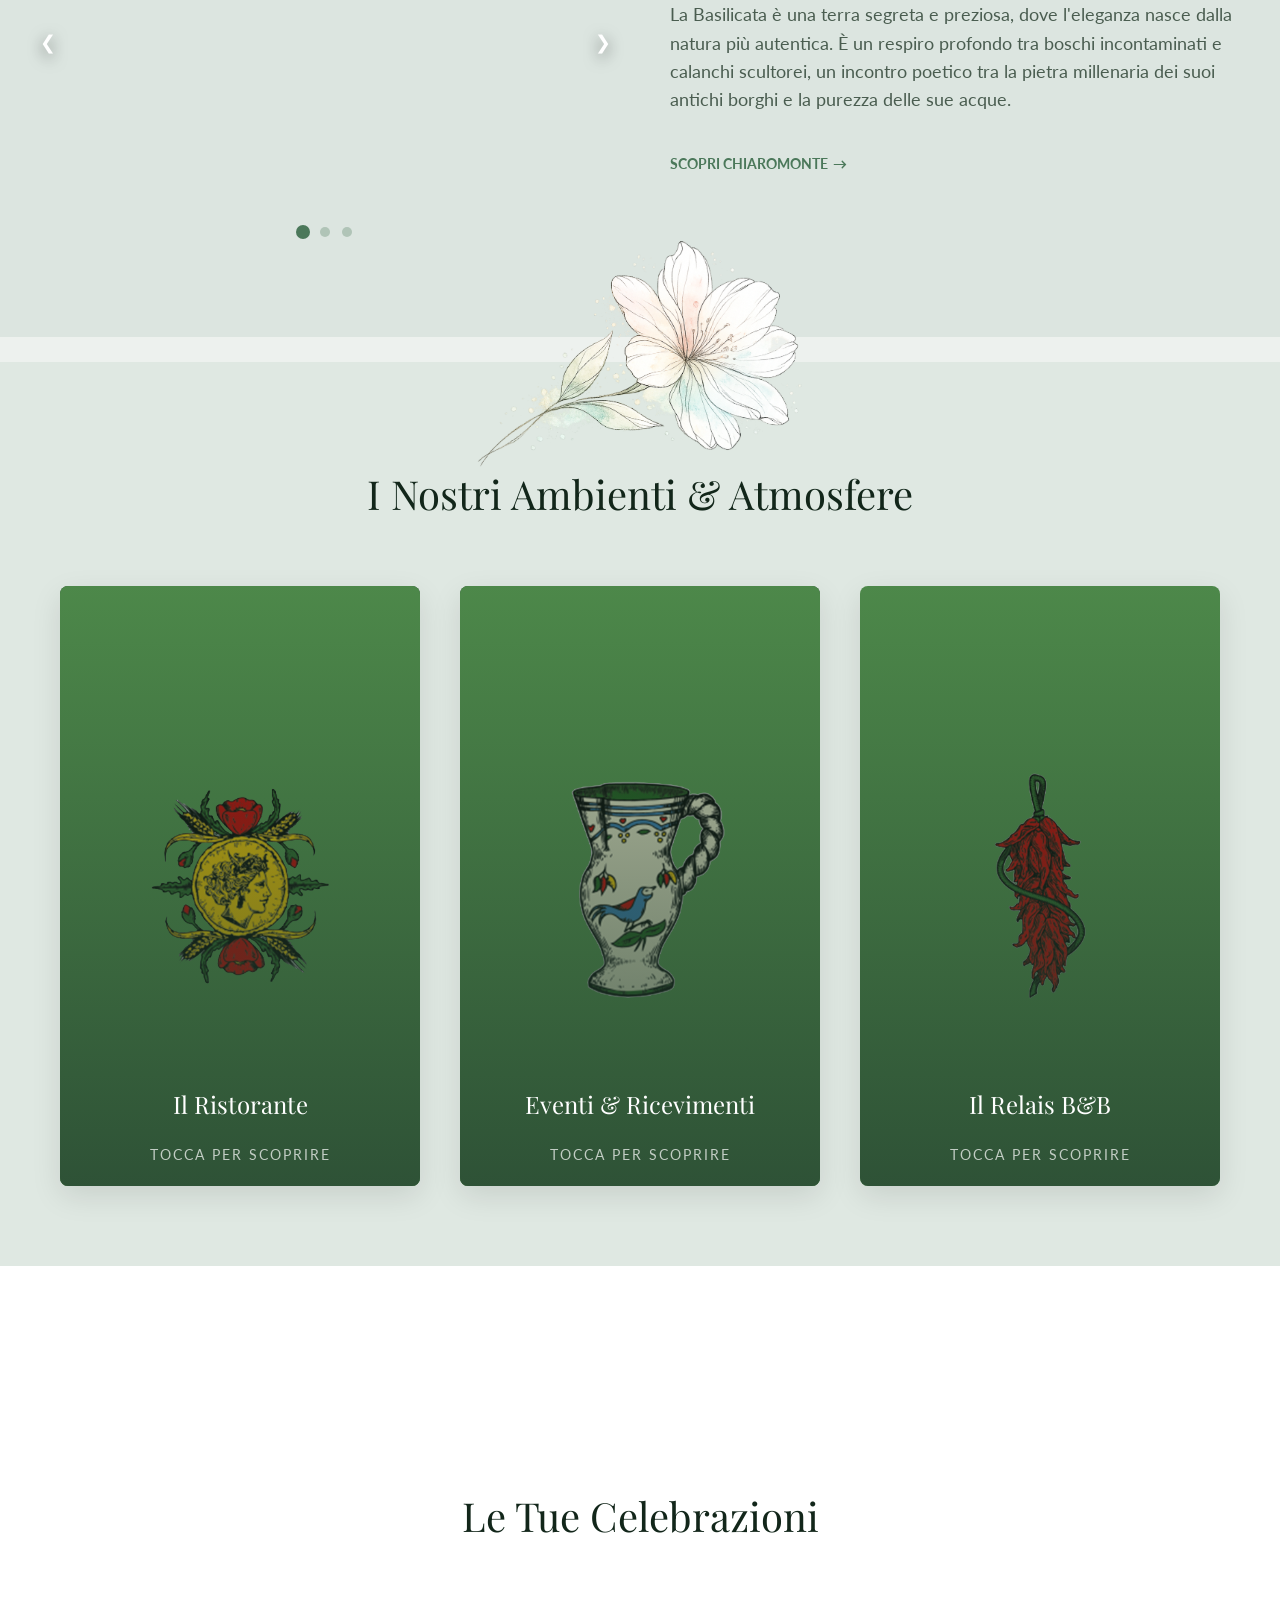
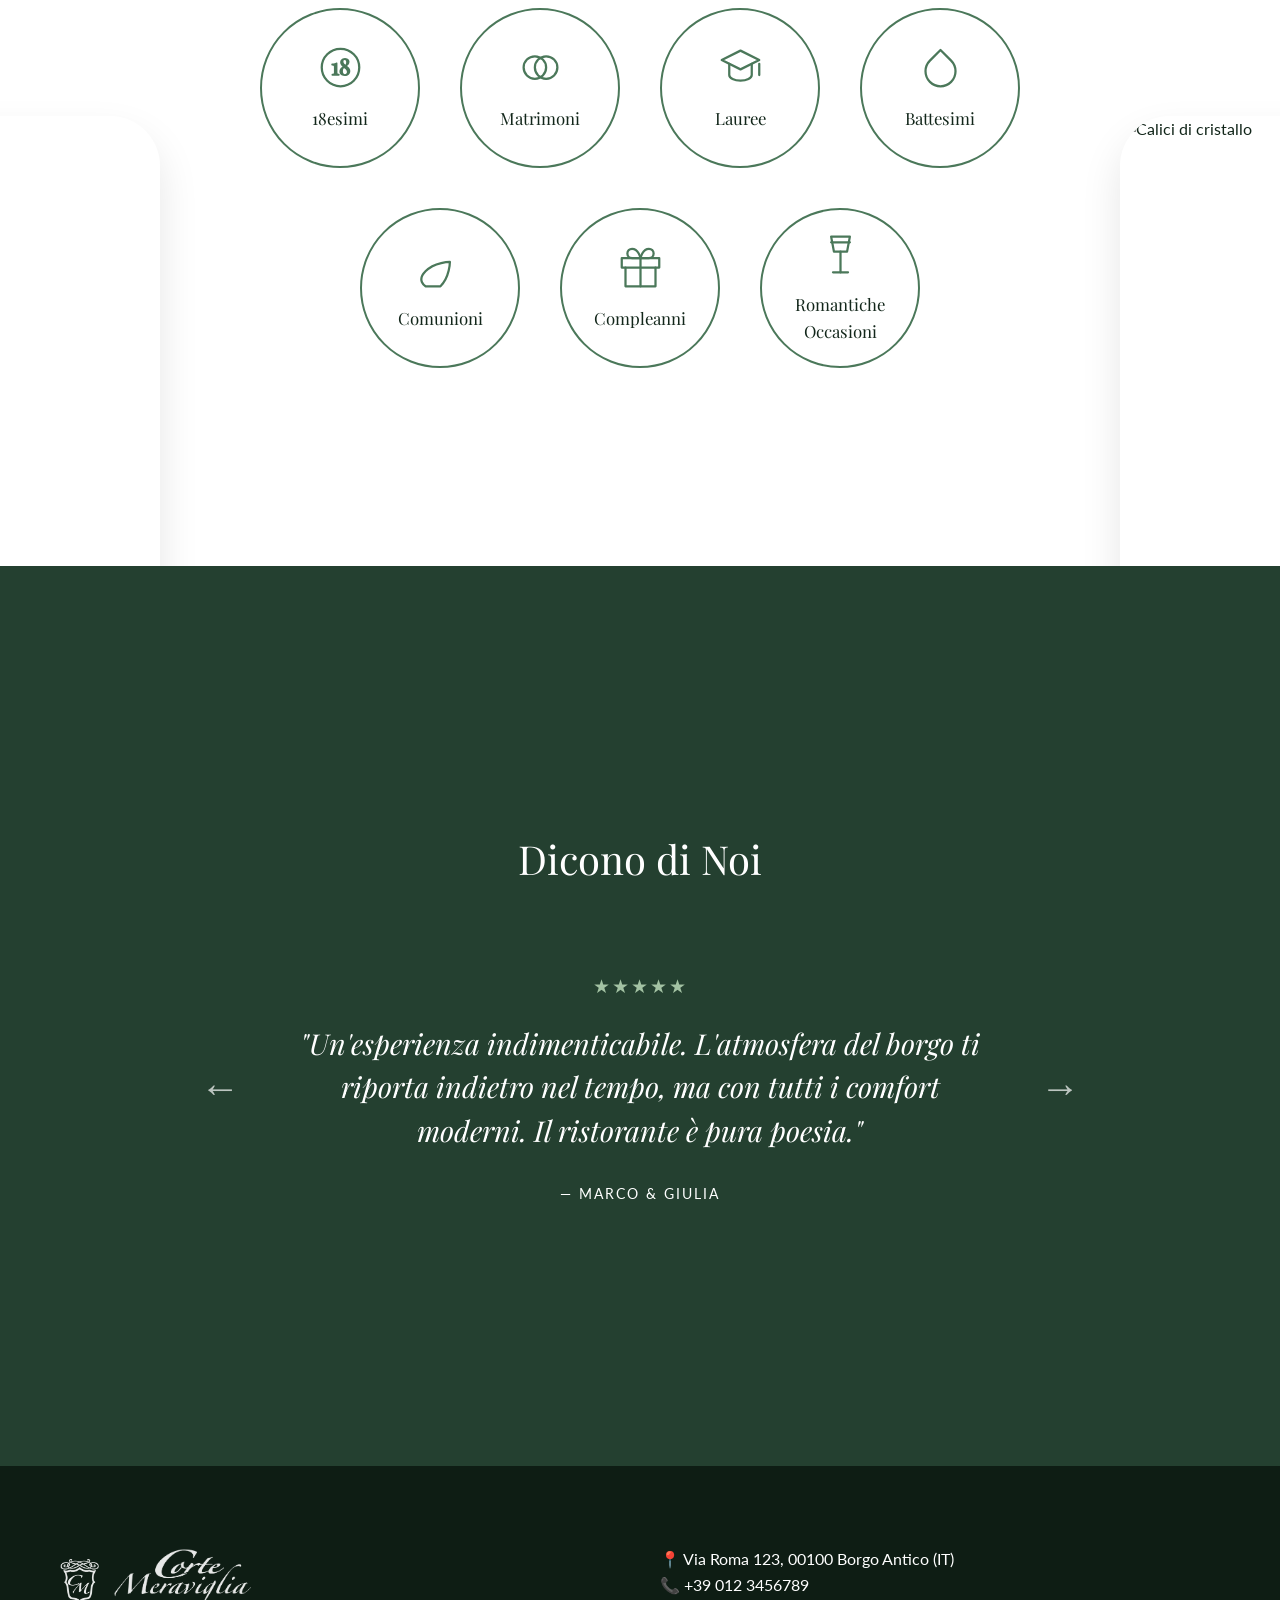
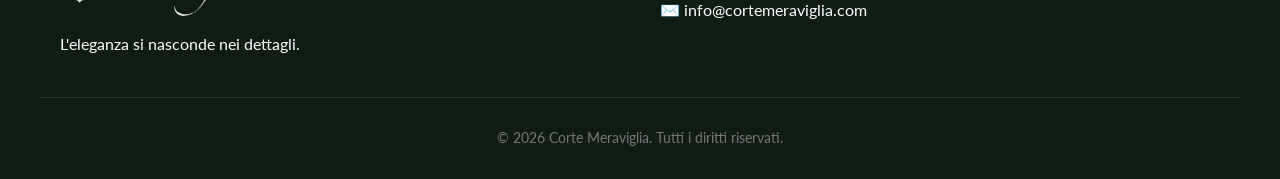
==== commit 055cbd88: "aumentata dimensione carte mobile" ====
--- a/index.html
+++ b/index.html
@@ -5,7 +5,7 @@
     <meta name="viewport" content="width=device-width, initial-scale=1.0">
     <title>Corte Meraviglia | Ristorante, Ricevimenti & B&B</title>
     <link href="https://fonts.googleapis.com/css2?family=Lato:wght@300;400;700&family=Playfair+Display:ital,wght@0,400;0,600;1,400&display=swap" rel="stylesheet">
-    <link rel="stylesheet" href="style/style.css?v=5.4">
+    <link rel="stylesheet" href="style/style.css?v=5.5">
     <link rel="icon" type="image/x-icon" href="assets/favicon.ico">
 </head>
 <body>
--- a/style/style.css
+++ b/style/style.css
@@ -655,7 +655,7 @@
     .footer-logo-container { justify-content: center; }
 
     /* Flip Cards Mobile: Più larghe e leggermente più basse */
-    .services-grid .flip-card { flex: 0 0 85% !important; height: 490px !important; }
+    .services-grid .flip-card { flex: 0 0 85% !important; height: 510px !important; }
     .card-body { padding: 20px 10px !important; }
     .card-body p { padding: 0 15px !important; font-size: 0.95rem; }
     .card-image { height: 200px !important; }
